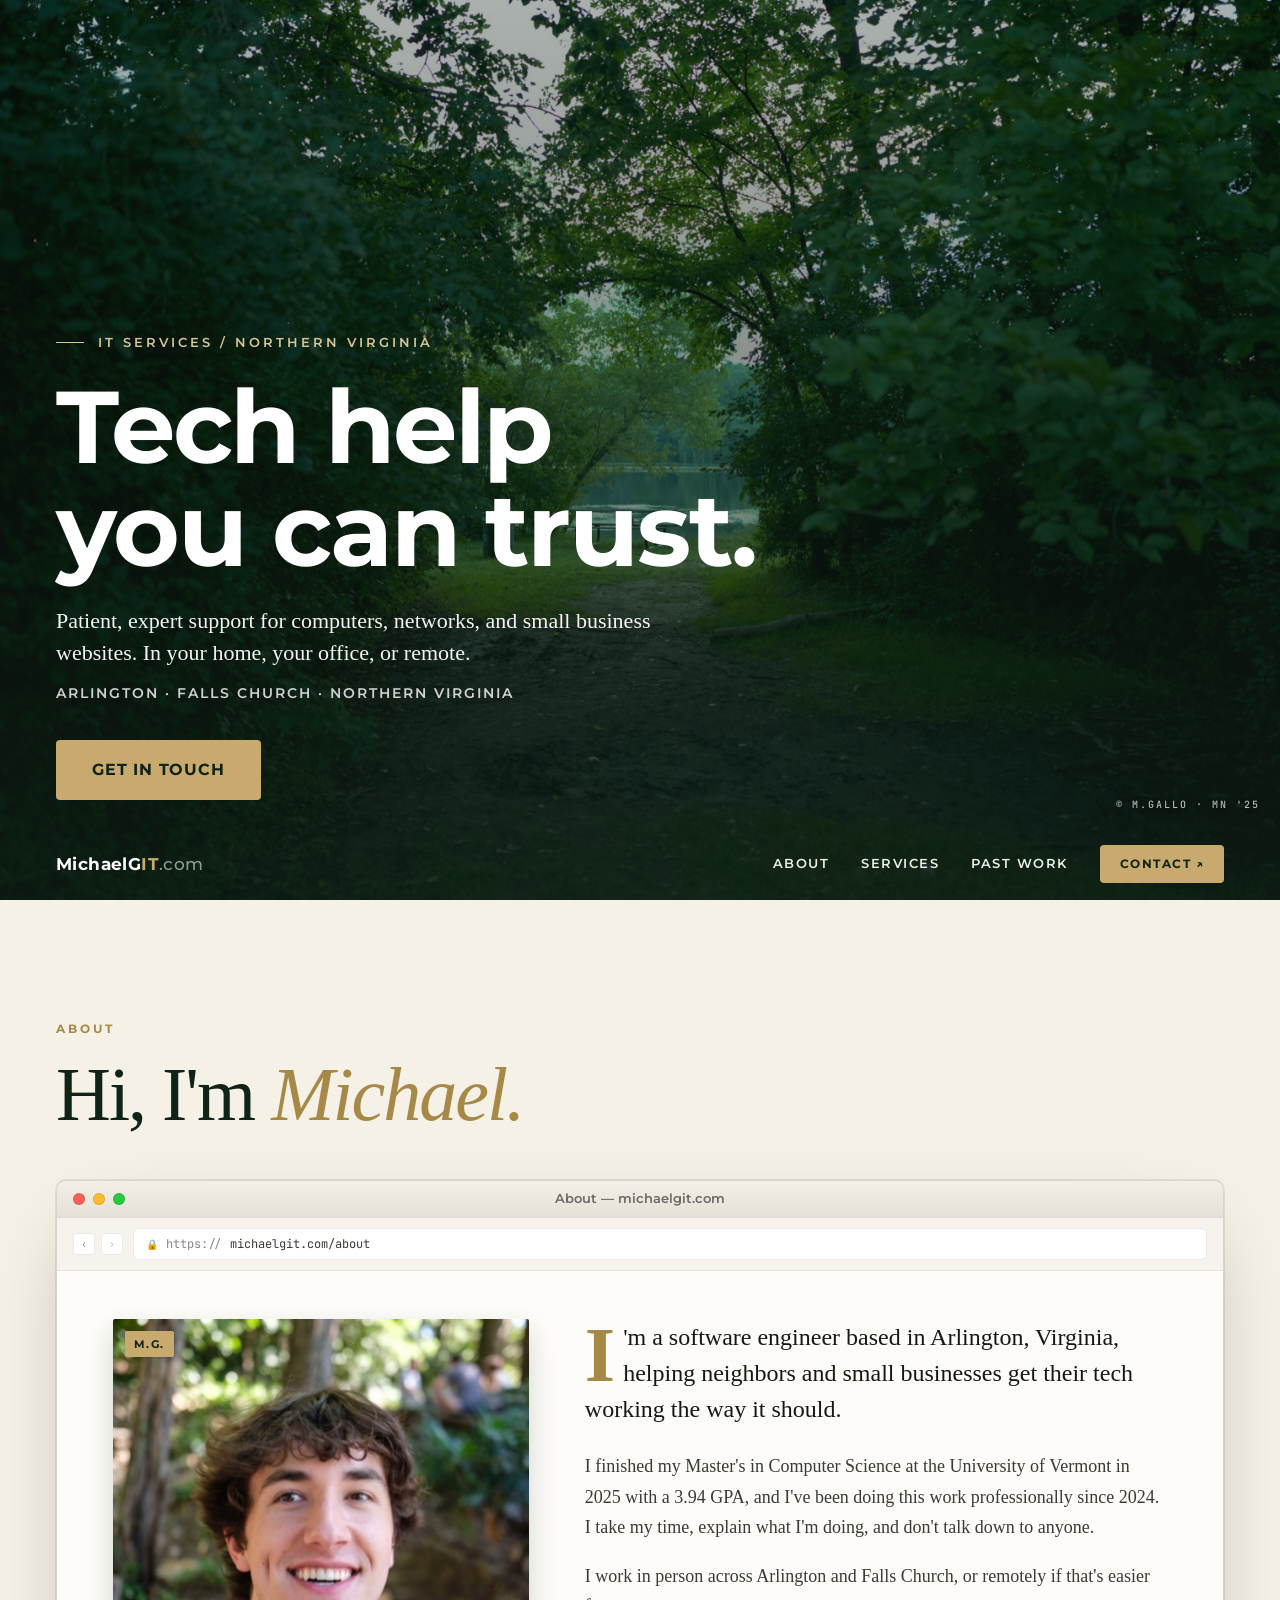
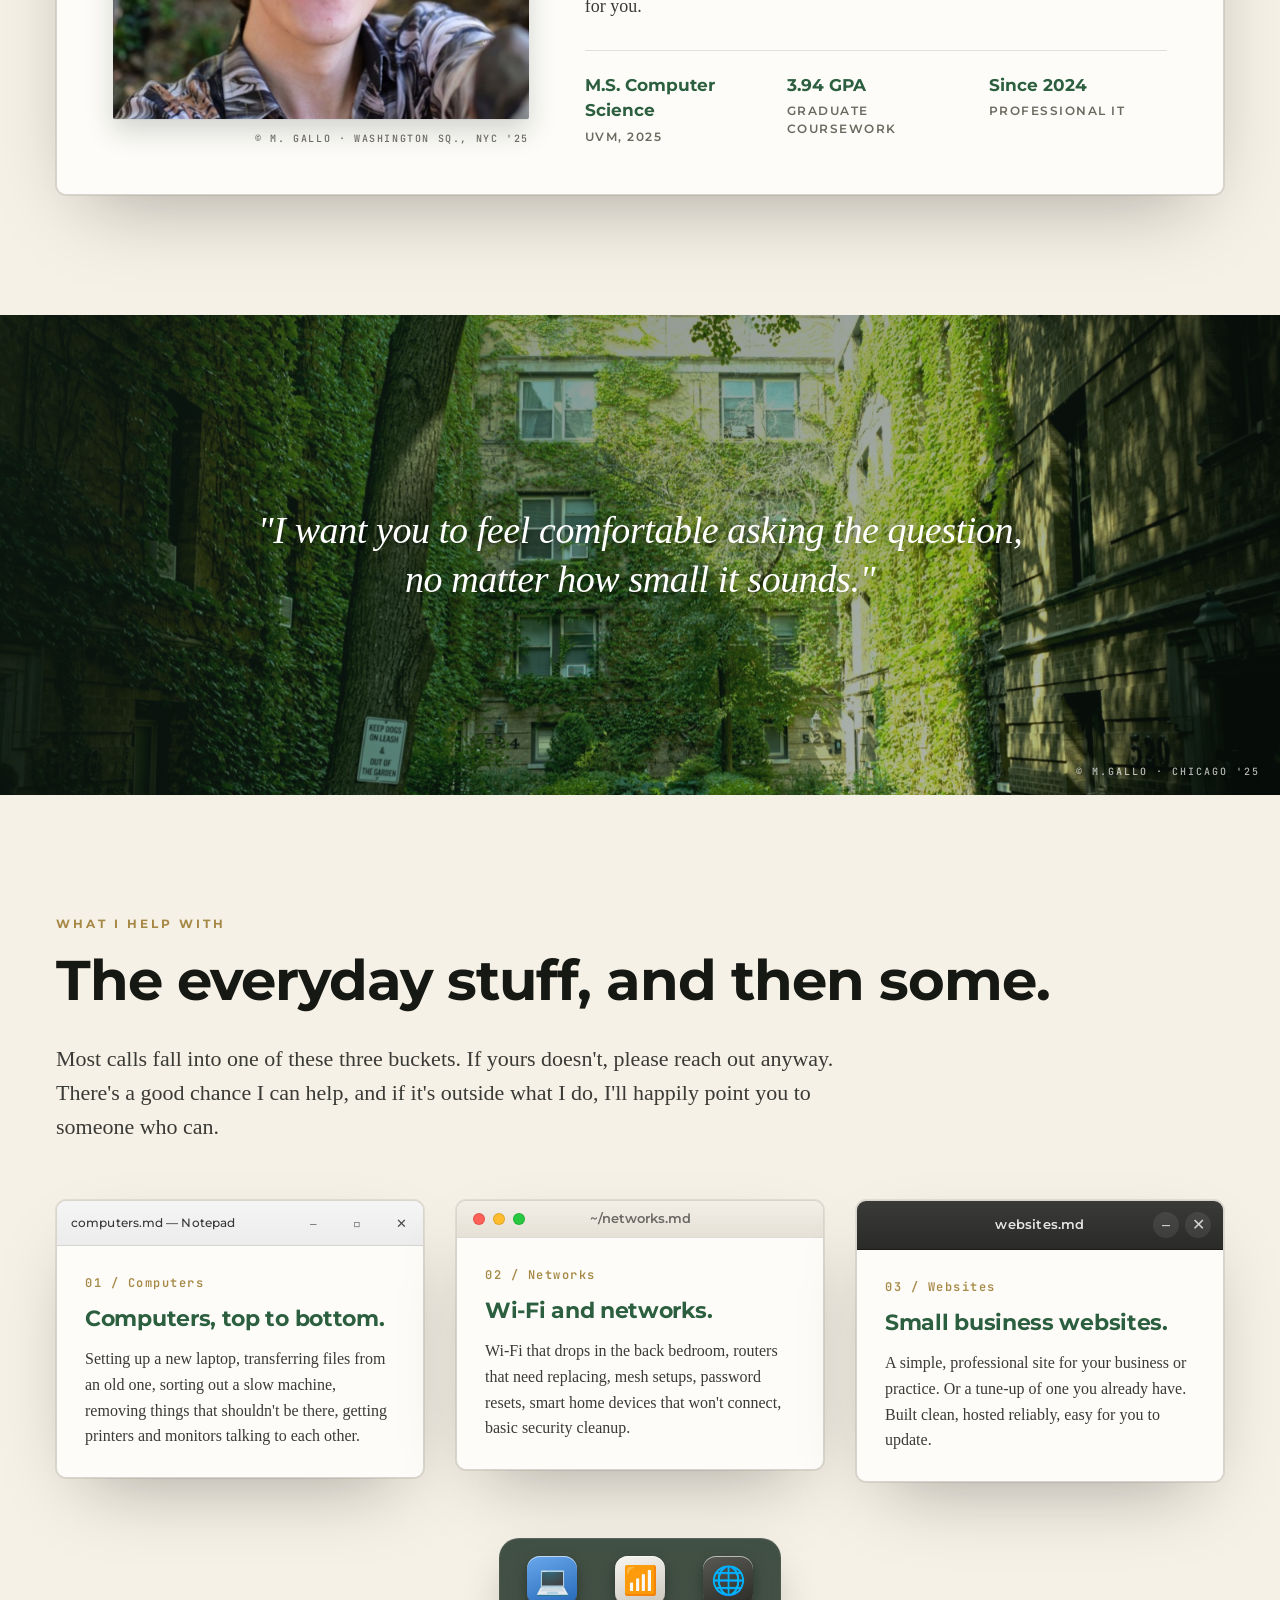
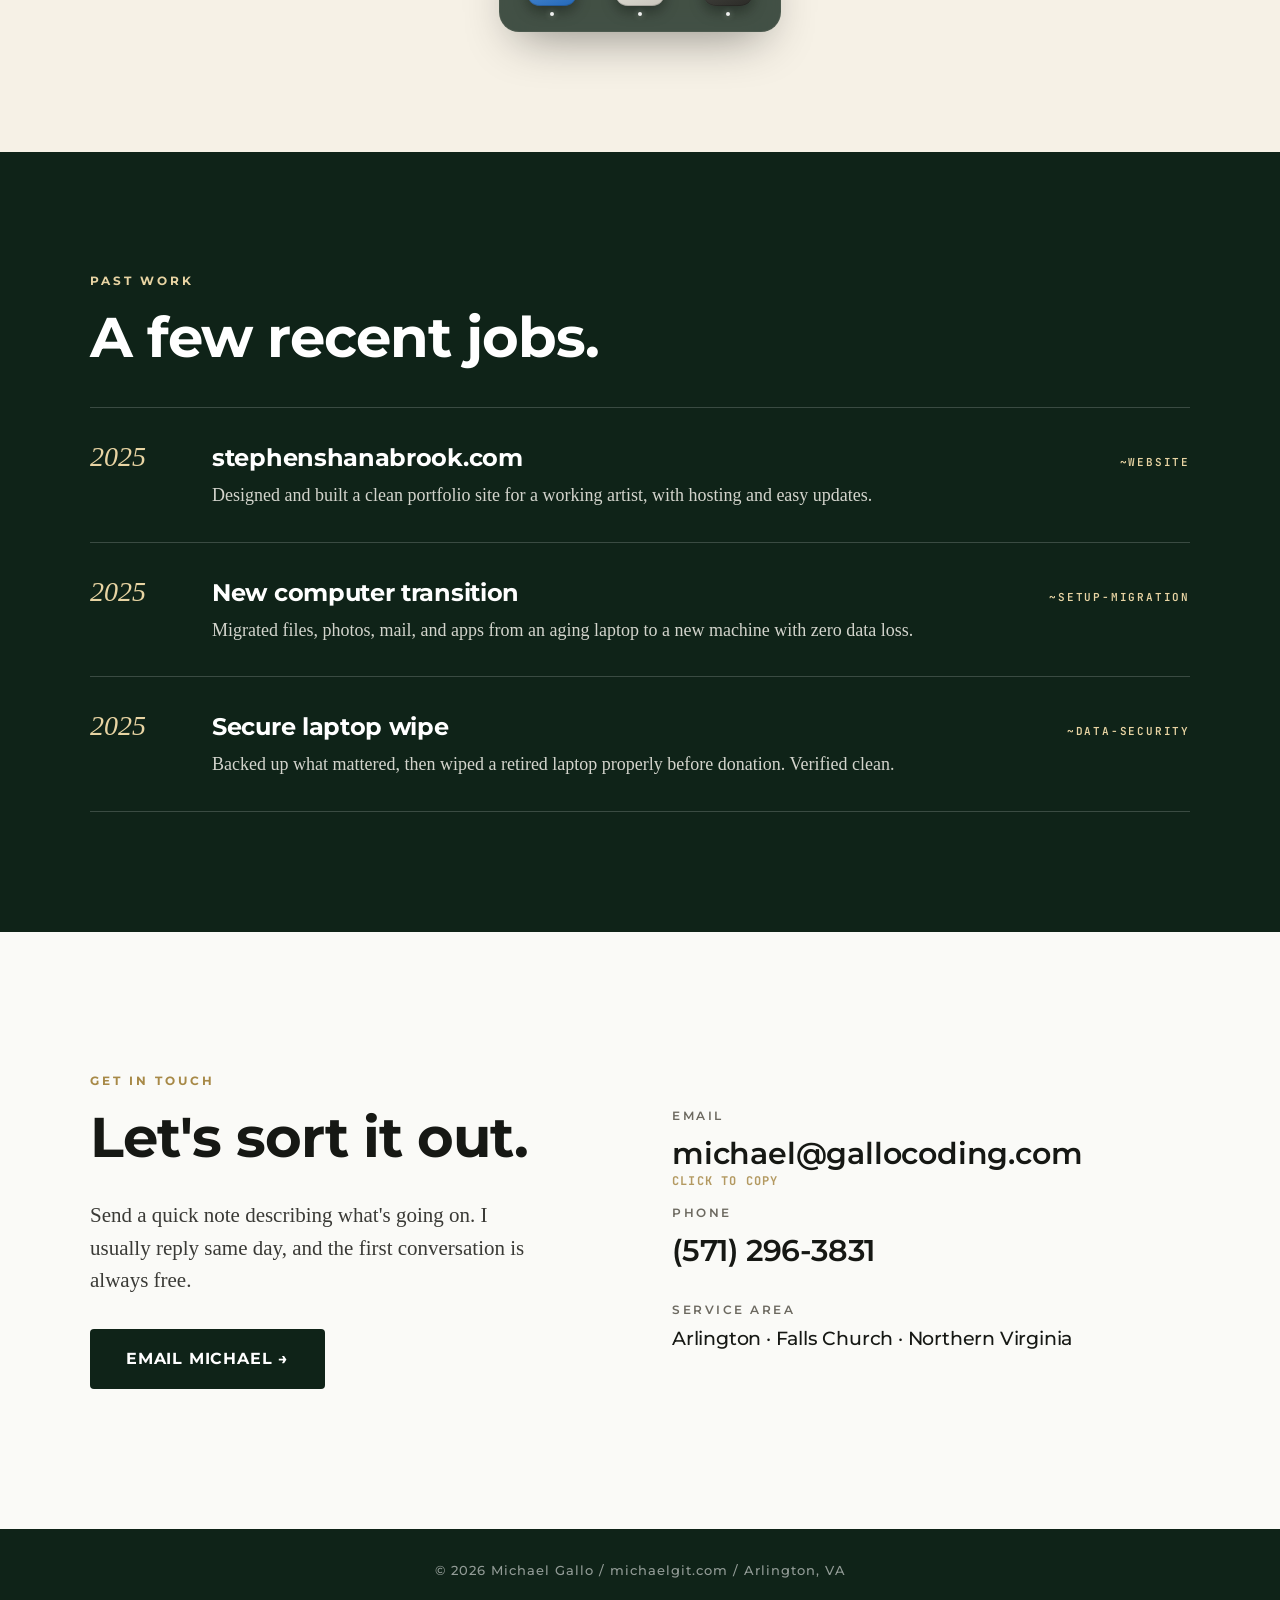
==== index.html @ eb854d28 "Accessibility (skip link, landmarks, reduced motion), email copy button, cursor cross-browser fix" ====
<!DOCTYPE html>
<html lang="en">
<head>
    <meta charset="UTF-8">
    <meta name="viewport" content="width=device-width, initial-scale=1.0">
    <meta name="description" content="Michael Gallo — IT and tech help in Arlington and Falls Church, VA. Computer setup, repair, networks, and small business websites.">
    <title>MichaelGIT.com — Tech Help You Can Trust</title>
    <link rel="preconnect" href="https://fonts.googleapis.com">
    <link rel="preconnect" href="https://fonts.gstatic.com" crossorigin>
    <link href="https://fonts.googleapis.com/css2?family=Montserrat:wght@500;600;700&family=JetBrains+Mono:wght@500;600&display=swap" rel="stylesheet">
    <link rel="stylesheet" href="styles.css">
</head>
<body>

<a class="skip-link" href="#about">Skip to content</a>

<main id="main">

<!-- HERO -->
<section class="hero" aria-label="Tech help you can trust">
    <img class="hero-img" src="pink-lake.jpg" alt="">
    <div class="hero-overlay"></div>

    <div class="hero-content">
        <div class="hero-eyebrow"><span class="eyebrow-rule" aria-hidden="true"></span>IT Services / Northern Virginia</div>
        <h1 class="hero-title">Tech help<br>you can trust.</h1>
        <p class="hero-tag">Patient, expert support for computers, networks, and small business websites. In your home, your office, or remote.</p>
        <div class="hero-loc">Arlington · Falls Church · Northern Virginia</div>
        <a href="#contact" class="btn-gold">Get In Touch</a>
    </div>

    <div class="credit credit-hero" aria-hidden="true">© M.GALLO · MN '25</div>

    <!-- StickyNav: lives at the bottom of the hero by default, pins to top when scrolled past -->
    <nav class="nav" id="navBar" data-pinned="false" aria-label="Primary">
        <a href="/" class="wordmark" aria-label="MichaelGIT.com home">MichaelG<span class="wm-it">IT</span><span class="wm-com">.com</span></a>
        <div class="nav-right">
            <a href="#about" class="nav-link">About</a>
            <a href="#services" class="nav-link">Services</a>
            <a href="#work" class="nav-link">Past Work</a>
            <a href="#contact" class="nav-cta">Contact <span aria-hidden="true">↗</span></a>
        </div>
    </nav>
</section>

<!-- ABOUT (Mac window wrapping profile + body) -->
<section class="about" id="about" tabindex="-1" aria-label="About Michael">
    <div class="container">
        <div class="eyebrow">About</div>
        <h2 class="about-h">Hi, I'm <em>Michael.</em></h2>

        <div class="mac-window about-window">
            <div class="mw-titlebar">
                <span class="mw-dots"><span class="mw-dot dr"></span><span class="mw-dot dy"></span><span class="mw-dot dg"></span></span>
                <span class="mw-title">About — michaelgit.com</span>
            </div>
            <div class="mw-addr">
                <span class="mw-arrows">
                    <span class="mw-arrow">‹</span>
                    <span class="mw-arrow disabled">›</span>
                </span>
                <span class="mw-url">
                    <span class="mw-lock">🔒</span>
                    <span class="mw-proto">https://</span>michaelgit.com/about
                </span>
            </div>
            <div class="mw-body">
                <div class="about-grid">
                    <div class="about-photo-wrap">
                        <img class="about-photo" src="profile.jpg" alt="Michael Gallo portrait">
                        <span class="about-photo-tag">M.G.</span>
                        <div class="about-photo-credit">© M. GALLO · WASHINGTON SQ., NYC '25</div>
                    </div>
                    <div class="about-body">
                        <p class="about-lede"><span class="dropcap">I</span>'m a software engineer based in Arlington, Virginia, helping neighbors and small businesses get their tech working the way it should.</p>
                        <p class="about-p">I finished my Master's in Computer Science at the University of Vermont in 2025 with a 3.94 GPA, and I've been doing this work professionally since 2024. I take my time, explain what I'm doing, and don't talk down to anyone.</p>
                        <p class="about-p">I work in person across Arlington and Falls Church, or remotely if that's easier for you.</p>

                        <div class="about-stats">
                            <div class="stat">
                                <div class="stat-v">M.S. Computer Science</div>
                                <div class="stat-l">UVM, 2025</div>
                            </div>
                            <div class="stat">
                                <div class="stat-v">3.94 GPA</div>
                                <div class="stat-l">Graduate Coursework</div>
                            </div>
                            <div class="stat">
                                <div class="stat-v">Since 2024</div>
                                <div class="stat-l">Professional IT</div>
                            </div>
                        </div>
                    </div>
                </div>
            </div>
        </div>
    </div>
</section>

<!-- DIVIDER -->
<section class="divider" aria-hidden="true">
    <img src="ivy-courtyard.jpg" alt="">
    <div class="divider-overlay"></div>
    <p class="divider-quote">"I want you to feel comfortable asking the question, no matter how small it sounds."</p>
    <div class="credit credit-light">© M.GALLO · CHICAGO '25</div>
</section>

<!-- SERVICES (3 Mac-window cards) -->
<section class="services" id="services" aria-label="What I help with">
    <div class="container">
        <div class="eyebrow">What I Help With</div>
        <h2 class="section-h">The everyday stuff, and then some.</h2>
        <p class="section-lead">Most calls fall into one of these three buckets. If yours doesn't, please reach out anyway. There's a good chance I can help, and if it's outside what I do, I'll happily point you to someone who can.</p>

        <div class="services-grid">
            <!-- Windows -->
            <div class="mac-window win-window">
                <div class="mw-titlebar">
                    <span class="mw-title">computers.md — Notepad</span>
                    <span class="mw-controls">
                        <span class="ctrl minimize" aria-label="Minimize">&#x2013;</span>
                        <span class="ctrl maximize" aria-label="Maximize">&#x25A1;</span>
                        <span class="ctrl close" aria-label="Close">&#x2715;</span>
                    </span>
                </div>
                <div class="mw-body service-body">
                    <div class="svc-num">01 / Computers</div>
                    <h3 class="svc-h">Computers, top to bottom.</h3>
                    <p class="svc-p">Setting up a new laptop, transferring files from an old one, sorting out a slow machine, removing things that shouldn't be there, getting printers and monitors talking to each other.</p>
                </div>
            </div>
            <!-- macOS -->
            <div class="mac-window">
                <div class="mw-titlebar">
                    <span class="mw-dots"><span class="mw-dot dr"></span><span class="mw-dot dy"></span><span class="mw-dot dg"></span></span>
                    <span class="mw-title">~/networks.md</span>
                </div>
                <div class="mw-body service-body">
                    <div class="svc-num">02 / Networks</div>
                    <h3 class="svc-h">Wi-Fi and networks.</h3>
                    <p class="svc-p">Wi-Fi that drops in the back bedroom, routers that need replacing, mesh setups, password resets, smart home devices that won't connect, basic security cleanup.</p>
                </div>
            </div>
            <!-- Linux / GNOME -->
            <div class="mac-window nix-window">
                <div class="mw-titlebar">
                    <span class="mw-title">websites.md</span>
                    <span class="mw-controls-nix">
                        <span class="mw-min" aria-label="Minimize">&#x2013;</span>
                        <span class="mw-x" aria-label="Close">&#x2715;</span>
                    </span>
                </div>
                <div class="mw-body service-body">
                    <div class="svc-num">03 / Websites</div>
                    <h3 class="svc-h">Small business websites.</h3>
                    <p class="svc-p">A simple, professional site for your business or practice. Or a tune-up of one you already have. Built clean, hosted reliably, easy for you to update.</p>
                </div>
            </div>
        </div>

        <div class="dock" role="toolbar" aria-label="Reopen a closed window">
            <button class="dock-app dock-win" type="button" aria-label="Reopen Computers">
                <span class="dock-icon" aria-hidden="true">💻</span>
                <span class="dock-tip">computers.md</span>
            </button>
            <button class="dock-app dock-mac" type="button" aria-label="Reopen Networks">
                <span class="dock-icon" aria-hidden="true">📶</span>
                <span class="dock-tip">networks.md</span>
            </button>
            <button class="dock-app dock-nix" type="button" aria-label="Reopen Websites">
                <span class="dock-icon" aria-hidden="true">🌐</span>
                <span class="dock-tip">websites.md</span>
            </button>
        </div>
    </div>
</section>

<!-- PAST WORK -->
<section class="past-work" id="work" aria-label="Past work">
    <div class="container">
        <div class="eyebrow eyebrow-light">Past Work</div>
        <h2 class="section-h light">A few recent jobs.</h2>
        <ul class="work-list">
            <li class="work-item">
                <span class="work-yr">2025</span>
                <span class="work-desc">
                    <strong>stephenshanabrook.com</strong>
                    <span>Designed and built a clean portfolio site for a working artist, with hosting and easy updates.</span>
                </span>
                <span class="work-tag">~website</span>
            </li>
            <li class="work-item">
                <span class="work-yr">2025</span>
                <span class="work-desc">
                    <strong>New computer transition</strong>
                    <span>Migrated files, photos, mail, and apps from an aging laptop to a new machine with zero data loss.</span>
                </span>
                <span class="work-tag">~setup-migration</span>
            </li>
            <li class="work-item last">
                <span class="work-yr">2025</span>
                <span class="work-desc">
                    <strong>Secure laptop wipe</strong>
                    <span>Backed up what mattered, then wiped a retired laptop properly before donation. Verified clean.</span>
                </span>
                <span class="work-tag">~data-security</span>
            </li>
        </ul>
    </div>
</section>

<!-- CONTACT -->
<section class="contact" id="contact" aria-label="Contact">
    <div class="container">
        <div class="contact-grid">
            <div>
                <div class="eyebrow">Get In Touch</div>
                <h2 class="section-h">Let's sort it out.</h2>
                <p class="contact-lead">Send a quick note describing what's going on. I usually reply same day, and the first conversation is always free.</p>
                <a href="mailto:michael@gallocoding.com" class="btn-dark email-link">Email Michael <span aria-hidden="true">→</span></a>
            </div>
            <div class="contact-block">
                <div class="contact-item">
                    <div class="ci-label">Email</div>
                    <div class="ci-val ci-big">
                        <button type="button" class="copy-email" data-email="michael@gallocoding.com" aria-label="Copy email address to clipboard">
                            michael@gallocoding.com
                            <span class="copy-hint" aria-hidden="true">Click to copy</span>
                        </button>
                    </div>
                </div>
                <div class="contact-item">
                    <div class="ci-label">Phone</div>
                    <div class="ci-val ci-big"><a href="tel:+15712963831">(571) 296-3831</a></div>
                </div>
                <div class="contact-item">
                    <div class="ci-label">Service Area</div>
                    <div class="ci-val ci-area">Arlington · Falls Church · Northern Virginia</div>
                </div>
            </div>
        </div>
    </div>
</section>

</main>

<footer>
    © 2026 Michael Gallo / michaelgit.com / Arlington, VA
</footer>

<script>
(function() {
    var nav = document.getElementById('navBar');
    var hero = document.querySelector('.hero');
    if (!nav || !hero) return;
    var lastPinned = false;
    var raf = 0;
    function update() {
        var heroBottom = hero.getBoundingClientRect().bottom;
        var navH = nav.offsetHeight || 72;
        var pinned = heroBottom <= navH;
        if (pinned !== lastPinned) {
            nav.setAttribute('data-pinned', pinned ? 'true' : 'false');
            lastPinned = pinned;
        }
    }
    function onScroll() {
        cancelAnimationFrame(raf);
        raf = requestAnimationFrame(update);
    }
    window.addEventListener('scroll', onScroll, { passive: true });
    window.addEventListener('resize', onScroll, { passive: true });
    update();
})();

// Click-to-copy email button (the long display version in the contact items).
// The dark "Email Michael →" CTA on the left still opens the mail client.
(function() {
    var btn = document.querySelector('.copy-email');
    if (!btn) return;
    var hint = btn.querySelector('.copy-hint');
    var defaultText = hint ? hint.textContent : 'Click to copy';
    btn.addEventListener('click', function() {
        var email = btn.dataset.email || btn.textContent.trim();
        var done = function() {
            if (hint) hint.textContent = 'Copied!';
            btn.classList.add('is-copied');
            setTimeout(function() {
                btn.classList.remove('is-copied');
                if (hint) hint.textContent = defaultText;
            }, 1800);
        };
        if (navigator.clipboard && navigator.clipboard.writeText) {
            navigator.clipboard.writeText(email).then(done).catch(function() {
                // Fallback: select the text so the user can Cmd+C
                var range = document.createRange();
                range.selectNodeContents(btn);
                var sel = window.getSelection();
                sel.removeAllRanges();
                sel.addRange(range);
            });
        } else {
            // Old-school fallback: select text
            var range = document.createRange();
            range.selectNodeContents(btn);
            var sel = window.getSelection();
            sel.removeAllRanges();
            sel.addRange(range);
        }
    });
})();

// Lock the services grid height once the page has laid out, so the dock
// below it doesn't jump when windows are minimized/closed/restored.
// Recalculated on resize.
(function() {
    var grid = document.querySelector('.services-grid');
    if (!grid) return;
    function lock() {
        // Strip any previously-locked height before measuring
        grid.style.minHeight = '';
        // requestAnimationFrame so the browser uses the unlocked height
        requestAnimationFrame(function() {
            grid.style.minHeight = grid.getBoundingClientRect().height + 'px';
        });
    }
    if (document.readyState === 'complete') lock();
    else window.addEventListener('load', lock);
    var raf = 0;
    window.addEventListener('resize', function() {
        cancelAnimationFrame(raf);
        raf = requestAnimationFrame(lock);
    }, { passive: true });
})();

// Functioning dock for the three service windows.
//   Close (red dot / Windows ✕ / Linux ✕): instant fade out
//   Minimize (yellow dot / Windows – / Linux –): genie warp into the dock
//   Click a dock app: genie warp back from the dock
// In all three cases, the remaining windows slide smoothly to their new
// grid positions via a FLIP animation (record positions, snap to old via
// transform, transition back to identity).
(function() {
    var windows = Array.prototype.slice.call(document.querySelectorAll('.services .mac-window'));
    var apps = Array.prototype.slice.call(document.querySelectorAll('.dock-app'));
    if (!windows.length || windows.length !== apps.length) return;

    var REDUCED_MOTION = window.matchMedia &&
        window.matchMedia('(prefers-reduced-motion: reduce)').matches;
    var MIN_MS = REDUCED_MOTION ? 1 : 500;
    var CLOSE_MS = REDUCED_MOTION ? 1 : 180;
    var OPEN_MS = REDUCED_MOTION ? 1 : 420;
    var FLIP_MS = REDUCED_MOTION ? 0 : 420;
    var FLIP_EASE = 'cubic-bezier(0.2, 0.85, 0.35, 1)';

    function setMinimizeTarget(win, app) {
        var wr = win.getBoundingClientRect();
        var ar = app.getBoundingClientRect();
        var winCx = wr.left + wr.width / 2;
        var winCy = wr.top + wr.height / 2;
        var appCx = ar.left + ar.width / 2;
        var appCy = ar.top + ar.height / 2;
        win.style.setProperty('--mdx', (appCx - winCx) + 'px');
        win.style.setProperty('--mdy', (appCy - winCy) + 'px');
        var moxPct = ((appCx - wr.left) / wr.width) * 100;
        moxPct = Math.max(0, Math.min(100, moxPct));
        win.style.setProperty('--mox', moxPct + '%');
    }

    // FLIP: capture positions of `siblings` before a layout change, then
    // call `mutate()`, then animate each sibling from its old → new position.
    function flipSiblings(siblings, mutate) {
        var firsts = siblings.map(function(s) {
            return s.getBoundingClientRect();
        });
        mutate();
        siblings.forEach(function(s, i) {
            var last = s.getBoundingClientRect();
            var dx = firsts[i].left - last.left;
            var dy = firsts[i].top - last.top;
            if (Math.abs(dx) < 0.5 && Math.abs(dy) < 0.5) return;
            // Invert + play
            s.style.transition = 'none';
            s.style.transform = 'translate(' + dx + 'px, ' + dy + 'px)';
            // Two RAFs to ensure the browser paints the inverted state first
            requestAnimationFrame(function() {
                requestAnimationFrame(function() {
                    s.style.transition = 'transform ' + FLIP_MS + 'ms ' + FLIP_EASE;
                    s.style.transform = '';
                });
            });
            setTimeout(function() {
                s.style.transition = '';
                s.style.transform = '';
            }, FLIP_MS + 50);
        });
    }

    function visibleSiblings(except) {
        return windows.filter(function(w) {
            return w !== except && !w.classList.contains('is-hidden');
        });
    }

    function close(win, app) {
        if (app.classList.contains('is-open') === false) return;
        win.classList.add('is-closing-fast');
        app.classList.remove('is-open');
        setTimeout(function() {
            flipSiblings(visibleSiblings(win), function() {
                win.classList.add('is-hidden');
                win.classList.remove('is-closing-fast');
            });
        }, CLOSE_MS);
    }

    function minimize(win, app) {
        if (app.classList.contains('is-open') === false) return;
        setMinimizeTarget(win, app);
        win.classList.add('is-minimizing');
        app.classList.remove('is-open');
        setTimeout(function() {
            flipSiblings(visibleSiblings(win), function() {
                win.classList.add('is-hidden');
                win.classList.remove('is-minimizing');
            });
        }, MIN_MS);
    }

    function restore(win, app) {
        if (app.classList.contains('is-open')) {
            win.scrollIntoView({ behavior: 'smooth', block: 'center' });
            return;
        }
        // Sibling positions before window re-enters layout
        flipSiblings(visibleSiblings(win), function() {
            win.classList.remove('is-hidden');
        });
        // Wait one frame so layout is settled, then measure + run genie open
        requestAnimationFrame(function() {
            setMinimizeTarget(win, app);
            win.classList.add('is-opening');
            app.classList.add('is-open');
            setTimeout(function() { win.classList.remove('is-opening'); }, OPEN_MS);
        });
    }

    windows.forEach(function(win, i) {
        var app = apps[i];
        app.classList.add('is-open');

        var closeBtn, minBtn;
        if (win.classList.contains('win-window')) {
            closeBtn = win.querySelector('.ctrl.close');
            minBtn = win.querySelector('.ctrl.minimize');
        } else if (win.classList.contains('nix-window')) {
            closeBtn = win.querySelector('.mw-x');
            minBtn = win.querySelector('.mw-min');
        } else {
            closeBtn = win.querySelector('.mw-dot.dr');
            minBtn = win.querySelector('.mw-dot.dy');
        }

        if (closeBtn) {
            closeBtn.addEventListener('click', function(e) {
                e.preventDefault();
                close(win, app);
            });
        }
        if (minBtn) {
            minBtn.addEventListener('click', function(e) {
                e.preventDefault();
                minimize(win, app);
            });
        }
        app.addEventListener('click', function() {
            restore(win, app);
        });
    });
})();

// Email-arrow custom cursor — follows the mouse inside #contact, rotates to
// point at the primary email button. Skipped on touch devices.
(function() {
    if (window.matchMedia('(hover: none)').matches) return;
    var contact = document.getElementById('contact');
    if (!contact) return;
    var emailBtn = contact.querySelector('.email-link');
    if (!emailBtn) return;

    var cursor = document.createElement('div');
    cursor.className = 'custom-cursor';
    // U+FE0E (Variation Selector-15) tells the browser to render the glyph as
    // text, not as an emoji. Without it, Safari sometimes upgrades ➜ to a
    // chunky color-emoji version.
    cursor.textContent = '➜︎';
    document.body.appendChild(cursor);

    var inContact = false, overBtn = false;

    contact.addEventListener('mouseenter', function() { inContact = true; });
    contact.addEventListener('mouseleave', function() {
        inContact = false;
        cursor.style.opacity = '0';
    });

    contact.addEventListener('mousemove', function(e) {
        if (!inContact) return;
        cursor.style.left = e.clientX + 'px';
        cursor.style.top = e.clientY + 'px';
        cursor.style.opacity = overBtn ? '0' : '1';
        if (!overBtn) {
            var r = emailBtn.getBoundingClientRect();
            var bx = r.left + r.width / 2;
            var by = r.top + r.height / 2;
            var angle = Math.atan2(by - e.clientY, bx - e.clientX) * (180 / Math.PI);
            // scaleX after rotate stretches along the arrow's pointing axis.
            cursor.style.transform = 'translate(-50%, -50%) rotate(' + angle + 'deg) scaleX(1.15)';
        }
    });

    // Hide the gold pointer arrow whenever the mouse is over ANY interactive
    // thing in the contact section (Email Michael CTA, click-to-copy email,
    // phone link, etc.) so it doesn't compete with the system pointer there.
    var interactives = contact.querySelectorAll('a, button');
    interactives.forEach(function(el) {
        el.addEventListener('mouseenter', function() {
            overBtn = true;
            cursor.style.opacity = '0';
        });
        el.addEventListener('mouseleave', function() {
            overBtn = false;
            cursor.style.opacity = '1';
        });
    });
})();
</script>

</body>
</html>
---- styles.css ----
/* ─────────────────────────────────────────────────────────────
   MichaelGIT.com — V5 (Both Mac Windows) implementation
   Palette: green + gold + cream paper. Pink-lake hero, ivy-courtyard divider.
   ───────────────────────────────────────────────────────────── */

:root {
    --bg: #fafaf7;
    --paper: #ffffff;
    --cream: #f6f1e6;
    --ink: #161814;
    --ink-soft: #3a3a36;
    --ink-mute: #6c6960;
    --green: #2c5f3f;
    --green-dk: #1e4530;
    --green-deepest: #0f2318;
    --gold: #c8a96e;
    --gold-dk: #a78947;
    --gold-lt: #e8d4a3;
    --rule: rgba(28, 28, 28, 0.12);

    --sans: Montserrat, -apple-system, BlinkMacSystemFont, "Helvetica Neue", Arial, sans-serif;
    --serif: Georgia, "Times New Roman", serif;
    --mono: "JetBrains Mono", ui-monospace, Menlo, monospace;
}

*, *::before, *::after { box-sizing: border-box; }
html, body { margin: 0; padding: 0; }
body {
    font-family: var(--sans);
    color: var(--ink);
    background: var(--bg);
    -webkit-font-smoothing: antialiased;
    line-height: 1.5;
}
img { display: block; max-width: 100%; height: auto; }
a { color: inherit; text-decoration: none; }

/* Skip link — visually hidden until focused, then drops down with a gold tab */
.skip-link {
    position: absolute;
    top: -56px;
    left: 12px;
    z-index: 250;
    background: var(--gold);
    color: var(--green-deepest);
    font-family: var(--sans);
    font-size: 13px;
    font-weight: 700;
    letter-spacing: 1.4px;
    text-transform: uppercase;
    padding: 11px 18px;
    border-radius: 0 0 4px 4px;
    box-shadow: 0 4px 14px rgba(0, 0, 0, 0.28);
    transition: top 0.18s ease;
}
.skip-link:focus,
.skip-link:focus-visible {
    top: 0;
    outline: 2px solid var(--green-deepest);
    outline-offset: 2px;
}
:focus-visible {
    /* Browser default focus ring is fine, but make it consistent on dark sections */
    outline-color: var(--gold-lt);
    outline-offset: 3px;
}
/* Sections / main get programmatic focus from the skip link — no outline */
main:focus, main:focus-visible,
section:focus, section:focus-visible { outline: none; }

/* ─── HERO ─── */
.hero {
    position: relative;
    height: 100vh;
    height: 100dvh;
    min-height: 640px;
    width: 100%;
    overflow: hidden;
    color: #fff;
}
.hero-img {
    position: absolute; inset: 0;
    width: 100%; height: 100%;
    object-fit: cover;
    object-position: 78% 50%;
    z-index: 0;
}
.hero-overlay {
    position: absolute; inset: 0; z-index: 1;
    background: linear-gradient(180deg,
        rgba(15, 30, 22, 0.35) 0%,
        rgba(15, 30, 22, 0.55) 60%,
        rgba(15, 30, 22, 0.78) 100%);
}
.hero-content {
    position: absolute; z-index: 2;
    left: 0; right: 0; bottom: 100px;
    padding: 0 56px;
    max-width: 1100px;
}
.hero-eyebrow {
    display: flex; align-items: center; gap: 14px;
    font-size: 13px; font-weight: 600;
    letter-spacing: 3px; text-transform: uppercase;
    color: var(--gold-lt);
    opacity: 0.92;
    margin-bottom: 24px;
}
.eyebrow-rule {
    display: inline-block;
    width: 28px; height: 1px;
    background: var(--gold-lt);
}
.hero-title {
    font-family: var(--sans);
    font-size: clamp(56px, 8vw, 104px);
    line-height: 1.0;
    margin: 0;
    font-weight: 700;
    letter-spacing: -2.2px;
}
.hero-tag {
    font-family: var(--serif);
    font-size: clamp(18px, 2vw, 22px);
    max-width: 620px;
    margin: 24px 0 14px;
    opacity: 0.95;
    line-height: 1.45;
}
.hero-loc {
    font-size: 14px; font-weight: 600;
    letter-spacing: 2px; text-transform: uppercase;
    opacity: 0.8; margin-bottom: 36px;
}
.btn-gold {
    display: inline-block;
    background: var(--gold);
    color: var(--green-deepest);
    font-size: 16px; font-weight: 700;
    letter-spacing: 0.8px; text-transform: uppercase;
    padding: 18px 36px;
    border-radius: 4px;
    transition: background 0.15s ease, transform 0.15s ease;
}
.btn-gold:hover { background: var(--gold-lt); transform: translateY(-1px); }

/* photo credits — clear of the nav bar (which sits at hero bottom 0–72) */
.credit {
    position: absolute;
    z-index: 3;
    color: rgba(255, 255, 255, 0.7);
    font-family: var(--mono);
    font-size: 10px;
    letter-spacing: 2px;
    text-transform: uppercase;
    font-weight: 500;
    text-shadow: 0 1px 4px rgba(0, 0, 0, 0.5);
    pointer-events: none;
}
.credit-hero {
    bottom: 88px;
    right: 20px;
}
.credit-light {
    bottom: 16px;
    right: 20px;
}

/* ─── NAV ─── */
.nav {
    position: absolute;
    left: 0; right: 0; bottom: 0;
    height: 72px;
    z-index: 50;
    padding: 0 56px;
    display: flex;
    justify-content: space-between;
    align-items: center;
    color: #fff;
    background: transparent;
    transition: background 0.25s ease, box-shadow 0.25s ease, color 0.25s ease;
}
.nav[data-pinned="true"] {
    position: fixed;
    top: 0; bottom: auto;
    background: rgba(250, 250, 247, 0.96);
    backdrop-filter: saturate(150%) blur(10px);
    -webkit-backdrop-filter: saturate(150%) blur(10px);
    box-shadow: 0 1px 0 rgba(0, 0, 0, 0.06), 0 8px 30px -12px rgba(0, 0, 0, 0.12);
    color: var(--green-deepest);
}

.wordmark {
    font-family: var(--sans);
    font-weight: 700; font-size: 17px;
    letter-spacing: 0.4px; line-height: 1;
    color: #fff;
    display: inline-flex; align-items: baseline;
}
.nav[data-pinned="true"] .wordmark { color: var(--green-deepest); }
.wm-it { color: var(--gold); }
.wm-com {
    opacity: 0.55;
    font-weight: 500;
}
.nav[data-pinned="true"] .wm-com { opacity: 0.45; }

.nav-right {
    display: flex; align-items: center; gap: 32px;
    font-size: 13px; font-weight: 600;
    letter-spacing: 1.5px; text-transform: uppercase;
}
.nav-link {
    opacity: 0.92;
    transition: opacity 0.15s ease;
}
.nav-link:hover { opacity: 1; }
.nav[data-pinned="true"] .nav-link { opacity: 0.85; }
.nav[data-pinned="true"] .nav-link:hover { opacity: 1; }

.nav-cta {
    background: var(--gold);
    color: var(--green-deepest);
    padding: 10px 20px;
    border-radius: 4px;
    font-size: 12px; font-weight: 700;
    letter-spacing: 1.5px;
    transition: background 0.15s ease;
}
.nav-cta:hover { background: var(--gold-lt); }

/* ─── SHARED LAYOUT ─── */
.container {
    max-width: 1180px;
    margin: 0 auto;
}
.eyebrow {
    font-family: var(--sans);
    font-size: 12px; font-weight: 700;
    letter-spacing: 3px; text-transform: uppercase;
    color: var(--gold-dk);
    margin-bottom: 18px;
}
.eyebrow-light { color: var(--gold-lt); }

.section-h {
    font-family: var(--sans);
    font-size: clamp(40px, 5vw, 56px);
    line-height: 1.05;
    margin: 0 0 32px;
    font-weight: 700;
    letter-spacing: -1px;
    color: var(--ink);
}
.section-h.light { color: #fff; }
.section-lead {
    font-family: var(--serif);
    font-size: clamp(18px, 2vw, 22px);
    line-height: 1.55;
    max-width: 780px;
    margin: 0 0 56px;
    color: var(--ink-soft);
}

/* ─── ABOUT ─── */
.about {
    background: var(--cream);
    padding: 120px 56px;
}
.about-h {
    font-family: var(--serif);
    font-size: clamp(48px, 7vw, 76px);
    line-height: 1;
    margin: 0;
    font-weight: 400;
    letter-spacing: -2px;
    color: var(--green-deepest);
}
.about-h em {
    font-style: italic;
    color: var(--gold-dk);
}
.about-window {
    margin-top: 48px;
}

/* ─── MAC WINDOW CHROME ─── */
.mac-window {
    background: #ebe7df;
    border-radius: 10px;
    overflow: hidden;
    box-shadow: 0 30px 80px -30px rgba(0, 0, 0, 0.35), 0 0 0 1px rgba(0, 0, 0, 0.08);
    border: 1px solid rgba(0, 0, 0, 0.08);
}

/* Windows-style pointer over the Windows-themed service window only.
   Mac and Linux windows keep the system default cursor. */
.win-window {
    cursor: url("data:image/svg+xml;utf8,<svg xmlns='http://www.w3.org/2000/svg' width='20' height='26' viewBox='0 0 20 26'><path d='M3 2 L3 20 L7.4 16.4 L10 22.5 L12.5 21.4 L9.8 15.5 L15 15 Z' fill='white' stroke='%23222' stroke-width='0.9' stroke-linejoin='miter'/></svg>") 3 2, auto;
}
.mw-titlebar {
    display: flex; align-items: center; gap: 12px;
    padding: 12px 16px;
    background: linear-gradient(180deg, #f3efe7, #e6e1d6);
    border-bottom: 1px solid rgba(0, 0, 0, 0.08);
    position: relative;
}
.mw-dots { display: flex; gap: 8px; }
.mw-dot {
    width: 12px; height: 12px;
    border-radius: 50%;
    border: 0.5px solid rgba(0, 0, 0, 0.12);
    display: inline-flex;
    align-items: center;
    justify-content: center;
    font-family: -apple-system, "SF Pro Text", "Helvetica Neue", sans-serif;
    font-size: 10px;
    font-weight: 700;
    line-height: 1;
    color: rgba(0, 0, 0, 0.55);
    cursor: default;
    transition: filter 0.15s ease;
}
.mw-dot::before {
    opacity: 0;
    transition: opacity 0.15s ease;
}
.mw-dots:hover .mw-dot::before,
.mw-dot:hover::before { opacity: 1; }

.mw-dot.dr { background: #ff6058; }
.mw-dot.dr::before { content: '\2715'; /* ✕ */ }
.mw-dot.dy { background: #ffbd2e; }
.mw-dot.dy::before { content: '\2212'; /* − */ }
.mw-dot.dg { background: #28c940; }
.mw-dot.dg::before { content: '\002B'; /* + */ }

/* Mac service window: red = close, yellow = minimize, green decorative */
.services .mw-dot.dr,
.services .mw-dot.dy { cursor: pointer; }
.services .mw-dot.dr:hover,
.services .mw-dot.dy:hover { filter: brightness(1.06); }
.mw-title {
    position: absolute; left: 50%;
    transform: translateX(-50%);
    font-size: 13px; font-weight: 600;
    color: rgba(0, 0, 0, 0.55);
}

/* ─── Windows-style window chrome ─── */
.win-window .mw-titlebar {
    background: linear-gradient(180deg, #f5f5f5, #ececec);
    border-bottom-color: #d4d4d4;
    padding: 8px 0 8px 14px;
    justify-content: space-between;
    gap: 0;
}
.win-window .mw-titlebar .mw-dots { display: none; }
.win-window .mw-title {
    position: static;
    transform: none;
    font-family: var(--sans);
    font-size: 12px;
    font-weight: 500;
    color: rgba(0, 0, 0, 0.78);
    letter-spacing: 0.1px;
}
.win-window .mw-controls {
    display: inline-flex;
    margin-left: auto;
}
.win-window .ctrl {
    width: 44px;
    height: 28px;
    display: inline-flex;
    align-items: center;
    justify-content: center;
    color: rgba(0, 0, 0, 0.7);
    font-family: var(--sans);
    font-size: 13px;
    font-weight: 400;
    line-height: 1;
    cursor: pointer;
    transition: background 0.15s ease, color 0.15s ease;
}
.win-window .ctrl:hover { background: rgba(0, 0, 0, 0.06); }
.win-window .ctrl.close:hover { background: #e81123; color: #fff; }

/* ─── Linux/GNOME-style window chrome ─── */
.nix-window .mw-titlebar {
    background: linear-gradient(180deg, #3a3a38, #2a2a28);
    border-bottom-color: #1d1d1c;
    padding: 11px 12px 11px 18px;
    justify-content: space-between;
}
.nix-window .mw-titlebar .mw-dots { display: none; }
.nix-window .mw-title {
    position: absolute;
    left: 50%;
    transform: translateX(-50%);
    font-family: var(--sans);
    font-size: 13px;
    font-weight: 600;
    color: rgba(255, 255, 255, 0.88);
    letter-spacing: 0.2px;
}
.nix-window .mw-controls-nix {
    margin-left: auto;
    display: inline-flex;
    gap: 6px;
}
.nix-window .mw-x,
.nix-window .mw-min {
    width: 26px;
    height: 26px;
    border-radius: 50%;
    background: rgba(255, 255, 255, 0.08);
    display: inline-flex;
    align-items: center;
    justify-content: center;
    color: rgba(255, 255, 255, 0.78);
    font-size: 16px;
    font-weight: 500;
    line-height: 1;
    cursor: pointer;
    transition: background 0.15s ease;
}
.nix-window .mw-x:hover,
.nix-window .mw-min:hover { background: rgba(255, 255, 255, 0.14); }

.mw-addr {
    padding: 10px 16px;
    background: #f6f3ec;
    border-bottom: 1px solid rgba(0, 0, 0, 0.06);
    display: flex; align-items: center; gap: 10px;
}
.mw-arrows { display: flex; gap: 6px; }
.mw-arrow {
    width: 22px; height: 22px;
    border-radius: 4px;
    background: #fff;
    border: 1px solid rgba(0, 0, 0, 0.08);
    display: inline-flex; align-items: center; justify-content: center;
    font-size: 13px; color: #888;
}
.mw-arrow.disabled { color: #bbb; }
.mw-url {
    flex: 1;
    background: #fff;
    border-radius: 6px;
    border: 1px solid rgba(0, 0, 0, 0.08);
    padding: 6px 12px;
    font-family: var(--mono);
    font-size: 12px;
    color: var(--ink-soft);
    display: flex; align-items: center; gap: 8px;
}
.mw-lock { color: var(--green); font-size: 10px; }
.mw-proto { opacity: 0.6; }

.mw-body {
    background: #fdfcf8;
}

/* ─── ABOUT WINDOW INTERIOR ─── */
.about-grid {
    display: grid;
    grid-template-columns: 5fr 7fr;
    gap: 56px;
    align-items: stretch;
    padding: 48px 56px;
}
.about-photo-wrap {
    position: relative;
    transition: transform 0.4s ease;
    display: flex;
    flex-direction: column;
}
.about-photo-wrap:hover { transform: translateY(-2px); }

.about-photo {
    width: 100%;
    height: 100%;
    flex: 1 1 auto;
    min-height: 0;
    object-fit: cover;
    object-position: 41% 20%;
    border-radius: 2px;
    box-shadow:
        0 1px 1px rgba(0, 0, 0, 0.04),
        0 12px 28px rgba(15, 35, 25, 0.18),
        inset 0 0 0 1px rgba(0, 0, 0, 0.06);
    transition: box-shadow 0.4s ease;
}
.about-photo-wrap:hover .about-photo {
    box-shadow:
        0 1px 1px rgba(0, 0, 0, 0.04),
        0 18px 40px rgba(15, 35, 25, 0.24),
        inset 0 0 0 1px rgba(0, 0, 0, 0.06);
}

/* Tiny gold monogram tab in the upper-left corner of the photo */
.about-photo-tag {
    position: absolute;
    top: 12px;
    left: 12px;
    background: var(--gold);
    color: var(--green-deepest);
    font-family: var(--sans);
    font-size: 11px;
    font-weight: 700;
    letter-spacing: 1.4px;
    padding: 5px 9px 4px;
    border-radius: 2px;
    box-shadow: 0 2px 6px rgba(0, 0, 0, 0.18);
    text-transform: uppercase;
}

/* Mono caption underneath the photo, sized to match its width */
.about-photo-credit {
    margin-top: 12px;
    font-family: var(--mono);
    font-size: 10px;
    letter-spacing: 1.6px;
    text-transform: uppercase;
    color: var(--ink-mute);
    text-align: right;
    font-weight: 500;
}
.about-body {
    font-family: var(--serif);
}
.about-lede {
    font-size: 24px;
    line-height: 1.5;
    margin: 0 0 24px;
    color: var(--ink);
}
.dropcap {
    float: left;
    font-size: 78px;
    line-height: 0.78;
    font-weight: 700;
    color: var(--gold-dk);
    margin-right: 8px;
    margin-top: 6px;
    font-family: var(--serif);
}
.about-p {
    font-size: 18px;
    line-height: 1.7;
    margin: 0 0 18px;
    color: var(--ink-soft);
}
.about-p:last-child { margin-bottom: 0; }

.about-stats {
    margin-top: 28px;
    padding-top: 22px;
    margin-bottom: 0;
    border-top: 1px solid var(--rule);
    display: grid;
    grid-template-columns: repeat(3, 1fr);
    gap: 24px;
    font-family: var(--sans);
}
.stat-v {
    font-size: 17px;
    font-weight: 700;
    color: var(--green);
    margin-bottom: 4px;
}
.stat-l {
    font-size: 12px;
    letter-spacing: 1.5px;
    text-transform: uppercase;
    color: var(--ink-mute);
    font-weight: 600;
}

/* ─── DIVIDER ─── */
.divider {
    position: relative;
    height: 480px;
    overflow: hidden;
}
.divider img {
    position: absolute; inset: 0;
    width: 100%; height: 100%;
    object-fit: cover;
}
.divider-overlay {
    position: absolute; inset: 0;
    background: linear-gradient(135deg, rgba(20, 40, 28, 0.55), rgba(20, 40, 28, 0.3));
}
.divider-quote {
    position: absolute; inset: 0;
    display: flex; align-items: center; justify-content: center;
    text-align: center;
    padding: 0 56px;
    font-family: var(--serif);
    font-style: italic;
    color: #fff;
    font-size: clamp(24px, 3.5vw, 38px);
    line-height: 1.3;
    max-width: 880px;
    margin: 0 auto;
    font-weight: 400;
    letter-spacing: -0.4px;
    text-shadow: 0 2px 12px rgba(0, 0, 0, 0.3);
}

/* ─── SERVICES ─── */
.services {
    background: var(--cream);
    padding: 120px 56px;
}
.services-grid {
    display: grid;
    grid-template-columns: repeat(3, 1fr);
    gap: 32px;
    margin-bottom: 56px;
    align-items: start;
}
.service-body {
    padding: 28px 28px 28px;
}
.svc-num {
    font-family: var(--mono);
    font-size: 12px;
    color: var(--gold-dk);
    font-weight: 600;
    letter-spacing: 1.5px;
    margin-bottom: 14px;
}
.svc-h {
    font-family: var(--sans);
    font-size: 22px;
    font-weight: 700;
    margin: 0 0 14px;
    letter-spacing: -0.3px;
    color: var(--green);
    line-height: 1.2;
}
.svc-p {
    font-family: var(--serif);
    font-size: 16px;
    line-height: 1.6;
    color: var(--ink-soft);
    margin: 0;
}

.aside {
    padding: 32px 36px;
    background: rgba(200, 169, 110, 0.18);
    border-left: 4px solid var(--gold);
    font-family: var(--serif);
    font-size: 20px;
    line-height: 1.55;
    color: var(--ink);
    border-radius: 2px;
}
.aside strong {
    color: var(--green-dk);
    font-family: var(--sans);
    font-weight: 700;
}

/* Window minimize/restore — warps toward (and back from) the dock icon */
.mac-window {
    transform-origin: var(--mox, 50%) bottom;
    will-change: transform, opacity, clip-path;
}
.mac-window.is-hidden { display: none; }
.mac-window.is-minimizing {
    animation: minimizeToDock 0.5s cubic-bezier(0.4, 0, 0.7, 1) forwards;
    pointer-events: none;
}
.mac-window.is-opening {
    animation: maximizeFromDock 0.42s cubic-bezier(0.25, 0.6, 0.35, 1) backwards;
}
.mac-window.is-closing-fast {
    animation: closeFast 0.18s ease forwards;
    pointer-events: none;
}
@keyframes closeFast {
    0%   { opacity: 1; transform: scale(1); }
    100% { opacity: 0; transform: scale(0.92); }
}
/* Smooth 2-stop minimize: linearly interpolated transform + a single warp
   waypoint via clip-path so the bottom necks down naturally. */
@keyframes minimizeToDock {
    0% {
        transform: translate(0, 0) scale(1);
        clip-path: polygon(0% 0%, 100% 0%, 100% 100%, 0% 100%);
        opacity: 1;
    }
    100% {
        transform: translate(var(--mdx, 0px), var(--mdy, 0px)) scale(0.04);
        clip-path: polygon(42% 0%, 58% 0%, 54% 100%, 46% 100%);
        opacity: 0;
    }
}
@keyframes maximizeFromDock {
    0% {
        transform: translate(var(--mdx, 0px), var(--mdy, 0px)) scale(0.04);
        clip-path: polygon(42% 0%, 58% 0%, 54% 100%, 46% 100%);
        opacity: 0;
    }
    100% {
        transform: translate(0, 0) scale(1);
        clip-path: polygon(0% 0%, 100% 0%, 100% 100%, 0% 100%);
        opacity: 1;
    }
}

@media (prefers-reduced-motion: reduce) {
    /* Window minimize/close/open: instant cross-fade instead of warp */
    .mac-window.is-minimizing,
    .mac-window.is-opening,
    .mac-window.is-closing-fast {
        animation-duration: 0.001s !important;
        animation-timing-function: linear !important;
    }
    /* Disable hover-lift micro-animations */
    .dock-app:hover,
    .dock-app:active,
    .about-photo-wrap:hover { transform: none; }
    .about-photo-wrap:hover .about-photo,
    .about-photo { box-shadow: 0 1px 1px rgba(0, 0, 0, 0.04), 0 12px 28px rgba(15, 35, 25, 0.18), inset 0 0 0 1px rgba(0, 0, 0, 0.06); }
    /* Smooth scroll → instant */
    html { scroll-behavior: auto; }
}

/* Dock — sits below the service windows */
.dock {
    margin: 56px auto 0;
    width: fit-content;
    max-width: 100%;
    display: flex;
    align-items: flex-end;
    gap: 18px;
    padding: 12px 18px;
    background: rgba(15, 35, 25, 0.78);
    backdrop-filter: saturate(160%) blur(18px);
    -webkit-backdrop-filter: saturate(160%) blur(18px);
    border-radius: 20px;
    box-shadow:
        0 20px 50px -18px rgba(0, 0, 0, 0.45),
        inset 0 1px 0 rgba(255, 255, 255, 0.08),
        inset 0 0 0 1px rgba(255, 255, 255, 0.05);
}
.dock-app {
    background: transparent;
    border: 0;
    cursor: pointer;
    padding: 6px 4px 14px;
    width: 70px;
    display: flex;
    flex-direction: column;
    align-items: center;
    gap: 6px;
    color: rgba(255, 255, 255, 0.95);
    position: relative;
    transition: transform 0.2s cubic-bezier(0.2, 0.8, 0.3, 1.1);
}
.dock-app:hover { transform: translateY(-10px) scale(1.08); }
.dock-app:active { transform: translateY(-6px) scale(1.04); }
.dock-app:focus-visible {
    outline: 2px solid var(--gold-lt);
    outline-offset: 4px;
    border-radius: 12px;
}

.dock-icon {
    width: 50px;
    height: 50px;
    display: flex;
    align-items: center;
    justify-content: center;
    font-size: 28px;
    line-height: 1;
    border-radius: 13px;
    box-shadow:
        0 6px 14px rgba(0, 0, 0, 0.35),
        inset 0 1px 0 rgba(255, 255, 255, 0.6),
        inset 0 -1px 0 rgba(0, 0, 0, 0.18);
}
.dock-win .dock-icon { background: linear-gradient(160deg, #6aa8ec, #2367b7); }
.dock-mac .dock-icon { background: linear-gradient(160deg, #f7f6f1, #c8c4ba); }
.dock-nix .dock-icon { background: linear-gradient(160deg, #5a5a55, #2a2a26); color: #fff; }

/* Tooltip / label below icon, only shown on hover */
.dock-tip {
    font-family: var(--mono);
    font-size: 10px;
    letter-spacing: 0.6px;
    color: rgba(255, 255, 255, 0.92);
    background: rgba(0, 0, 0, 0.45);
    padding: 3px 7px;
    border-radius: 4px;
    opacity: 0;
    transform: translateY(4px);
    transition: opacity 0.15s ease, transform 0.15s ease;
    position: absolute;
    top: -28px;
    white-space: nowrap;
    pointer-events: none;
}
.dock-app:hover .dock-tip { opacity: 1; transform: translateY(0); }

/* "App is open" indicator dot below the icon */
.dock-app::after {
    content: '';
    position: absolute;
    bottom: 4px;
    left: 50%;
    transform: translateX(-50%);
    width: 4px;
    height: 4px;
    border-radius: 50%;
    background: rgba(255, 255, 255, 0.92);
    box-shadow: 0 0 6px rgba(255, 255, 255, 0.4);
    opacity: 0;
    transition: opacity 0.2s ease;
}
.dock-app.is-open::after { opacity: 1; }

/* ─── PAST WORK ─── */
.past-work {
    background: var(--green-deepest);
    color: #f6f3ec;
    padding: 120px 56px;
}
.past-work .container { max-width: 1100px; }
.work-list {
    list-style: none;
    padding: 0;
    margin: 40px 0 0;
}
.work-item {
    display: grid;
    grid-template-columns: 90px 1fr auto;
    gap: 32px;
    align-items: baseline;
    padding: 32px 0;
    border-top: 1px solid rgba(255, 255, 255, 0.18);
}
.work-item.last { border-bottom: 1px solid rgba(255, 255, 255, 0.18); }
.work-yr {
    font-family: var(--serif);
    font-style: italic;
    color: var(--gold-lt);
    font-size: 28px;
    font-weight: 400;
    line-height: 1;
}
.work-desc strong {
    display: block;
    font-family: var(--sans);
    font-size: 24px;
    font-weight: 700;
    margin-bottom: 6px;
    color: #fff;
    letter-spacing: -0.3px;
}
.work-desc span {
    font-family: var(--serif);
    font-size: 18px;
    line-height: 1.55;
    color: rgba(246, 243, 236, 0.85);
}
.work-tag {
    font-family: var(--mono);
    font-size: 11px;
    letter-spacing: 1.8px;
    text-transform: uppercase;
    color: var(--gold-lt);
    font-weight: 600;
}

/* ─── CONTACT ─── */
.contact {
    background: var(--bg);
    padding: 140px 56px;
    cursor: none;
}
.contact a,
.contact .btn-dark { cursor: pointer; }
.contact .container { max-width: 1100px; }

/* Email-arrow custom cursor (scoped to #contact) */
.custom-cursor {
    position: fixed;
    pointer-events: none;
    z-index: 200;
    font-size: 54px;
    line-height: 1;
    color: var(--gold);
    opacity: 0;
    transition: opacity 0.15s ease;
    text-shadow: 0 2px 8px rgba(0, 0, 0, 0.22);
    will-change: transform, left, top, opacity;
    /* Bypass Montserrat (which lacks the ➜ dingbat) so Safari/Chrome agree.
       Explicit symbol-bearing system fonts + text-presentation glyph. */
    font-family: -apple-system, BlinkMacSystemFont, "Apple Symbols", "Segoe UI Symbol", "Noto Sans Symbols 2", system-ui, sans-serif;
    font-variant-emoji: text;
}
.contact-grid {
    display: grid;
    grid-template-columns: 1fr 1fr;
    gap: 64px;
    align-items: center;
}
.contact-lead {
    font-family: var(--serif);
    font-size: 21px;
    color: var(--ink-soft);
    line-height: 1.55;
    margin: 0 0 32px;
    max-width: 460px;
}
.btn-dark {
    display: inline-block;
    background: var(--green-deepest);
    color: #fff;
    font-family: var(--sans);
    font-size: 16px;
    font-weight: 700;
    letter-spacing: 0.8px;
    text-transform: uppercase;
    padding: 18px 36px;
    border-radius: 4px;
    transition: background 0.15s ease, transform 0.15s ease;
}
.btn-dark:hover { background: var(--green); transform: translateY(-1px); }

.contact-block {
    display: flex; flex-direction: column;
    gap: 28px;
    font-family: var(--sans);
}
.ci-label {
    font-size: 12px;
    letter-spacing: 2.5px;
    text-transform: uppercase;
    color: var(--ink-mute);
    margin-bottom: 6px;
    font-weight: 600;
}
.ci-val {
    font-weight: 600;
    color: var(--ink);
    letter-spacing: -0.2px;
    word-break: break-word;
}
.ci-big { font-size: clamp(22px, 2.5vw, 30px); }
.ci-area { font-size: 19px; font-weight: 500; }
.ci-val a { color: var(--ink); transition: color 0.15s ease; }
.ci-val a:hover { color: var(--gold-dk); }

/* Email becomes a click-to-copy button. Looks identical to the rest of the
   contact text by default; reveals a subtle "Click to copy" hint on hover. */
.copy-email {
    background: transparent;
    border: 0;
    padding: 0;
    margin: 0;
    color: var(--ink);
    font: inherit;
    letter-spacing: inherit;
    text-align: left;
    cursor: pointer;
    position: relative;
    display: inline-block;
    transition: color 0.15s ease;
}
.copy-email:hover { color: var(--gold-dk); }
.copy-email .copy-hint {
    position: absolute;
    left: 0;
    bottom: -14px;
    font-family: var(--mono);
    font-size: 12px;
    font-weight: 700;
    letter-spacing: 1.2px;
    text-transform: uppercase;
    color: var(--gold-dk);
    opacity: 0.85;
    pointer-events: none;
    transition: opacity 0.15s ease, color 0.15s ease;
    white-space: nowrap;
}
.copy-email:hover .copy-hint,
.copy-email:focus-visible .copy-hint {
    opacity: 1;
    color: var(--green-deepest);
}
.copy-email.is-copied { color: var(--green); }
.copy-email.is-copied .copy-hint {
    opacity: 1;
    color: var(--green);
}

/* ─── FOOTER ─── */
footer {
    background: var(--green-deepest);
    color: rgba(255, 255, 255, 0.55);
    padding: 32px 56px;
    text-align: center;
    font-family: var(--sans);
    font-size: 13px;
    letter-spacing: 1px;
    font-weight: 500;
}

/* ─── RESPONSIVE ─── */
@media (max-width: 980px) {
    .nav { padding: 0 24px; }
    .nav-right { gap: 18px; font-size: 12px; letter-spacing: 1.2px; }
    .hero-content { padding: 0 24px; bottom: 90px; }

    .about, .services, .past-work, .contact { padding: 80px 24px; }
    .about-grid {
        grid-template-columns: 1fr;
        gap: 28px;
        padding: 32px 28px;
    }
    .about-photo { aspect-ratio: 4/3; max-height: 460px; }
    .about-stats { grid-template-columns: 1fr; gap: 16px; }
    .services-grid { grid-template-columns: 1fr; gap: 24px; }
    .service-body { min-height: 0; padding: 26px 26px 28px; }
    .work-item { grid-template-columns: 1fr; gap: 6px; }
    .work-tag { margin-top: 4px; }
    .contact-grid { grid-template-columns: 1fr; gap: 32px; }
    .divider { height: 360px; }
    .credit-hero { bottom: 88px; }
}

@media (max-width: 640px) {
    .nav { padding: 0 18px; }
    .nav-link { display: none; }
    .nav-right { gap: 12px; }
    .nav-cta { padding: 9px 14px; font-size: 11px; letter-spacing: 1.2px; }
    .wordmark { font-size: 15px; }

    /* hero stays full-viewport, just scale type/spacing for narrow */
    .hero-content { padding: 0 20px; bottom: 100px; }
    .hero-img { object-position: 70% 50%; }
    .hero-eyebrow { font-size: 11px; letter-spacing: 2px; gap: 10px; margin-bottom: 16px; }
    .eyebrow-rule { width: 20px; }
    .hero-title { font-size: 48px; letter-spacing: -1.4px; line-height: 1.04; }
    .hero-tag { font-size: 17px; margin: 18px 0 12px; }
    .hero-loc { font-size: 11px; letter-spacing: 1.5px; margin-bottom: 26px; }
    .btn-gold { padding: 14px 26px; font-size: 14px; }
    .credit-hero { bottom: 84px; right: 14px; font-size: 9px; letter-spacing: 1.5px; }

    .about, .services, .past-work, .contact { padding: 64px 18px; }
    .about-h { font-size: 44px; letter-spacing: -1.4px; }
    .about-window { margin-top: 32px; }
    .about-grid { padding: 22px 20px; gap: 22px; }
    .about-lede { font-size: 19px; margin: 24px 0 18px; }
    .dropcap { font-size: 56px; line-height: 0.78; margin-top: 4px; margin-right: 6px; }
    .about-p { font-size: 16px; line-height: 1.65; }
    .stat-v { font-size: 16px; }
    .stat-l { font-size: 11px; letter-spacing: 1.2px; }

    .section-h { font-size: 36px; letter-spacing: -0.6px; }
    .section-lead { font-size: 17px; margin-bottom: 36px; }
    .svc-h { font-size: 20px; }
    .svc-p { font-size: 15px; }
    .aside { font-size: 17px; line-height: 1.55; padding: 22px 24px; }

    .work-list { margin-top: 28px; }
    .work-item { padding: 24px 0; }
    .work-yr { font-size: 22px; }
    .work-desc strong { font-size: 20px; }
    .work-desc span { font-size: 16px; line-height: 1.55; }

    .contact-lead { font-size: 18px; margin-bottom: 26px; }
    .btn-dark { padding: 14px 26px; font-size: 14px; }
    .ci-big { font-size: 22px; }
    .ci-area { font-size: 16px; }

    .divider { height: 280px; }
    .divider-quote { font-size: 22px; line-height: 1.35; padding: 0 24px; }

    footer { padding: 24px 16px; font-size: 12px; }
}
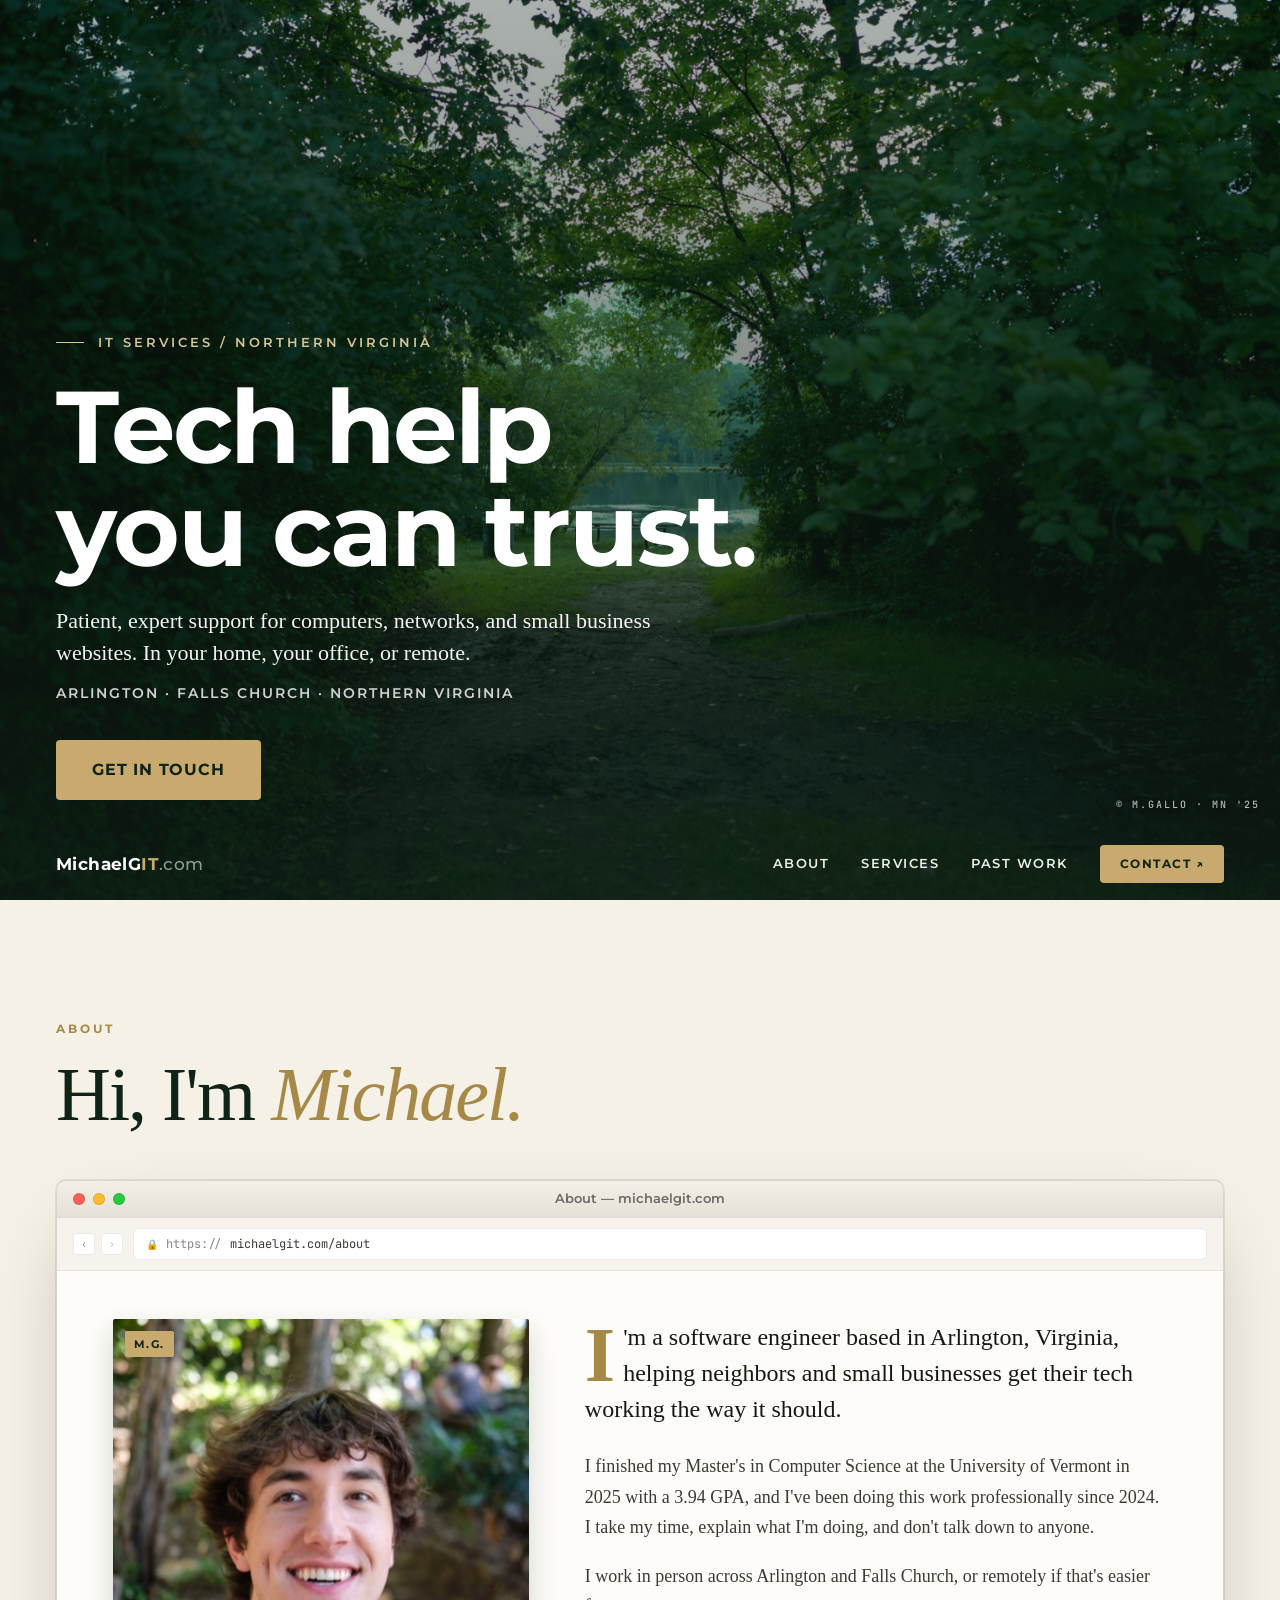
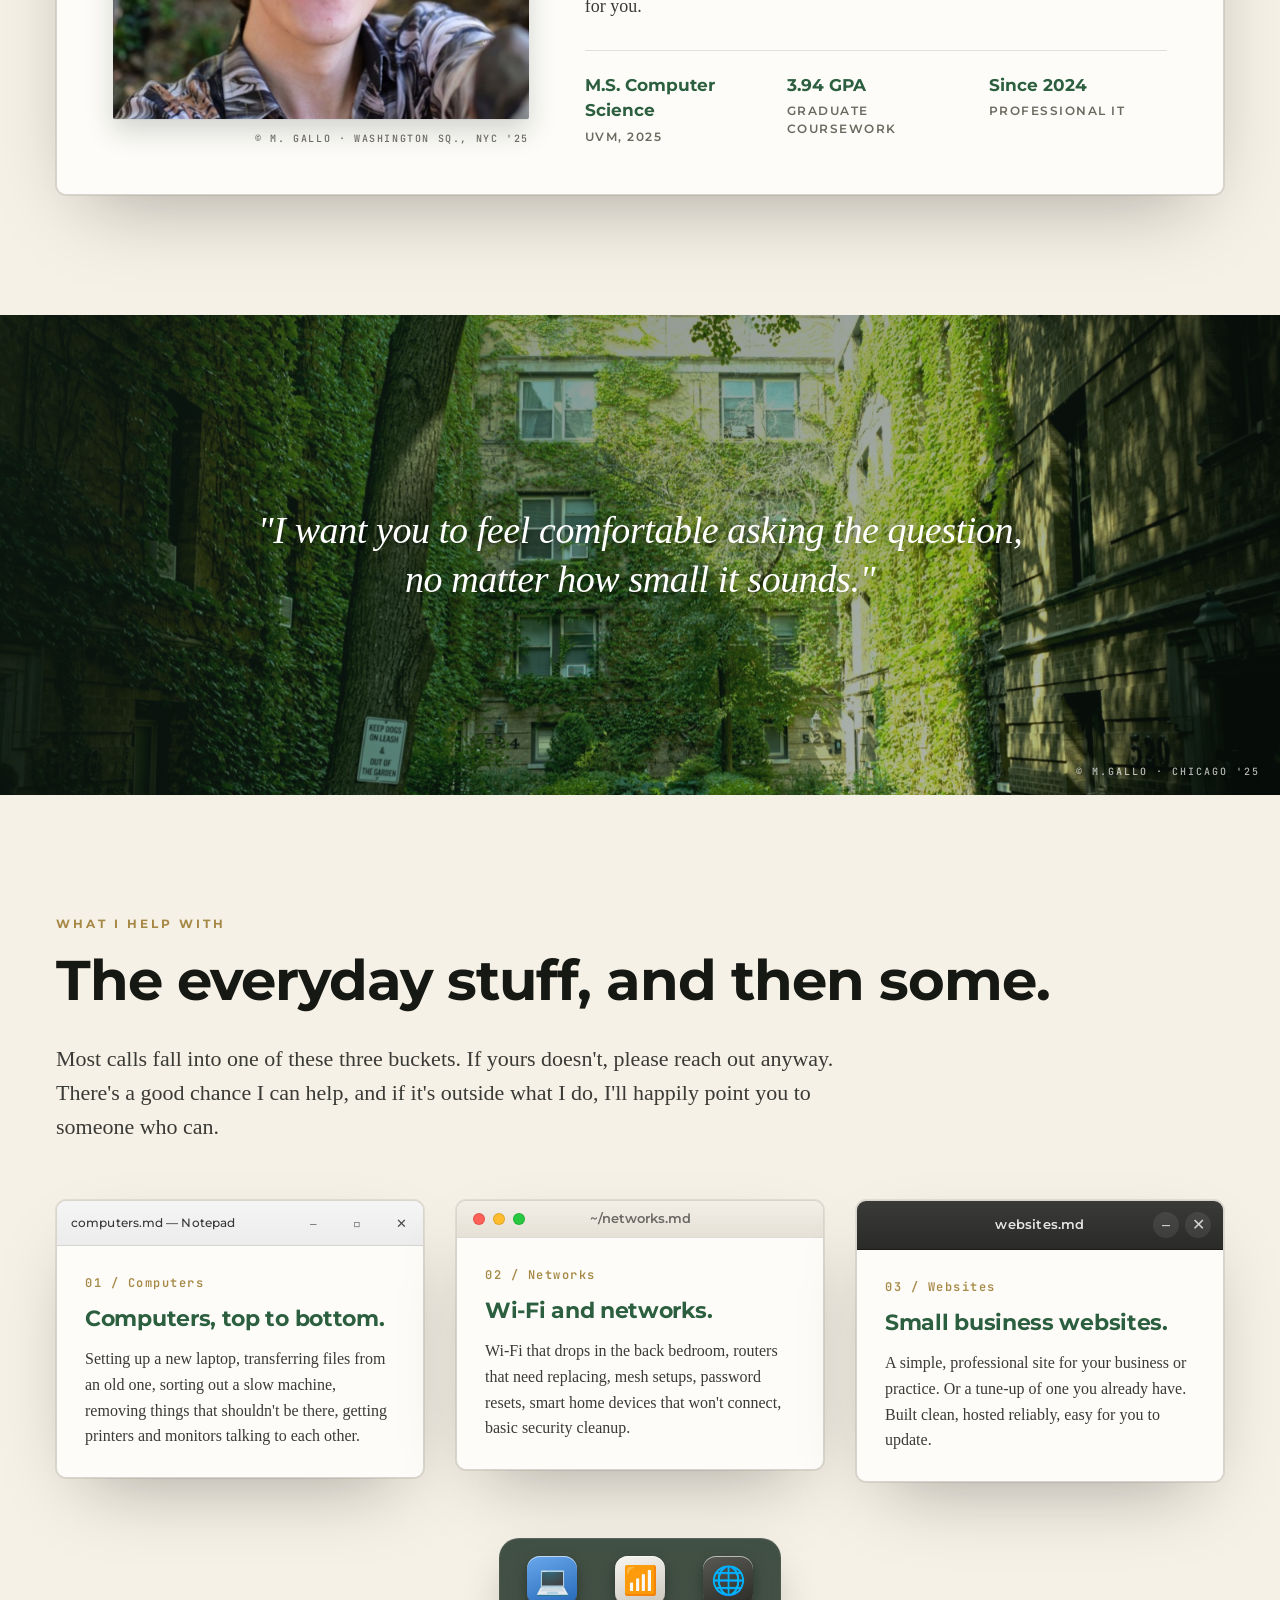
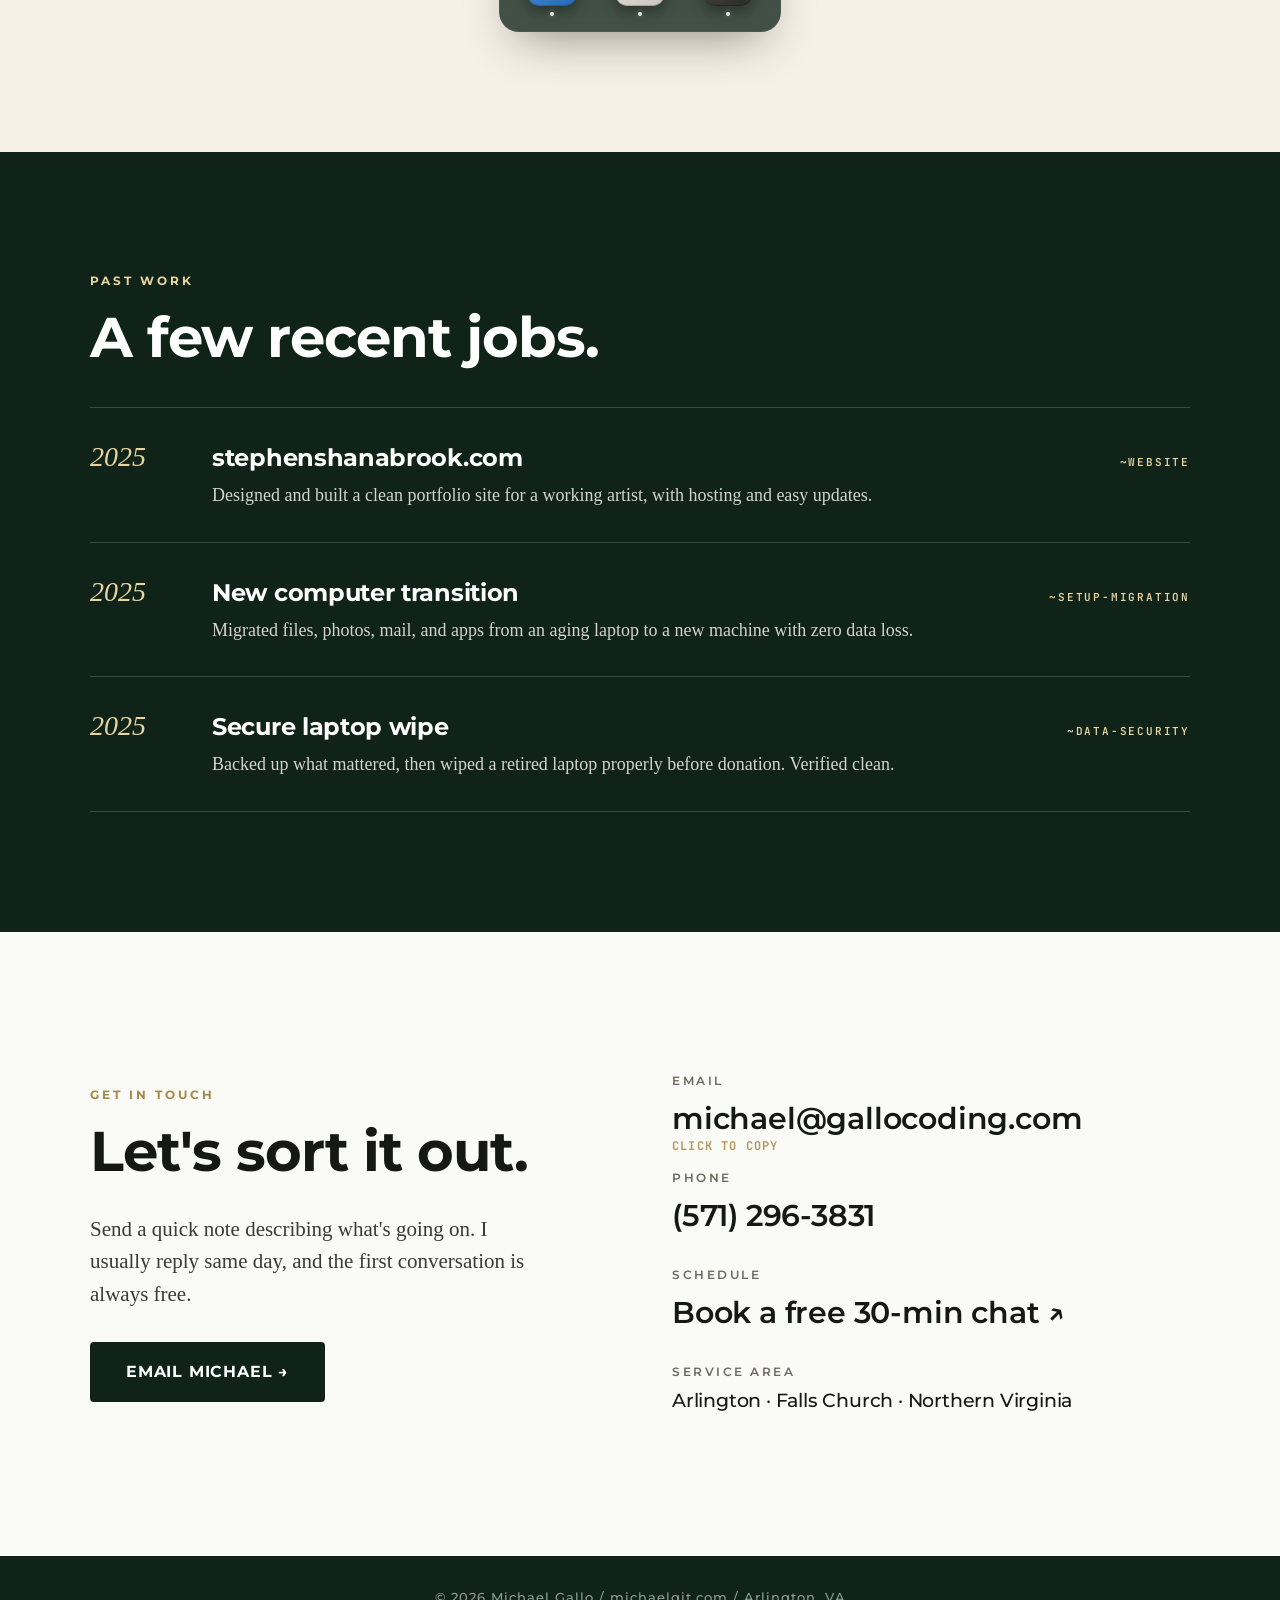
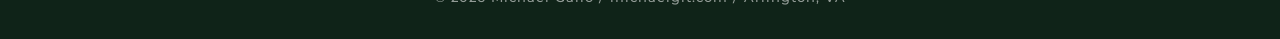
==== commit 8d9bb381: "Add Calendly booking link to contact section" ====
--- a/index.html
+++ b/index.html
@@ -234,6 +234,10 @@
                     <div class="ci-val ci-big"><a href="tel:+15712963831">(571) 296-3831</a></div>
                 </div>
                 <div class="contact-item">
+                    <div class="ci-label">Schedule</div>
+                    <div class="ci-val ci-big"><a href="https://calendly.com/michaelgallo/30min" target="_blank" rel="noopener">Book a free 30-min chat <span aria-hidden="true">↗</span></a></div>
+                </div>
+                <div class="contact-item">
                     <div class="ci-label">Service Area</div>
                     <div class="ci-val ci-area">Arlington · Falls Church · Northern Virginia</div>
                 </div>
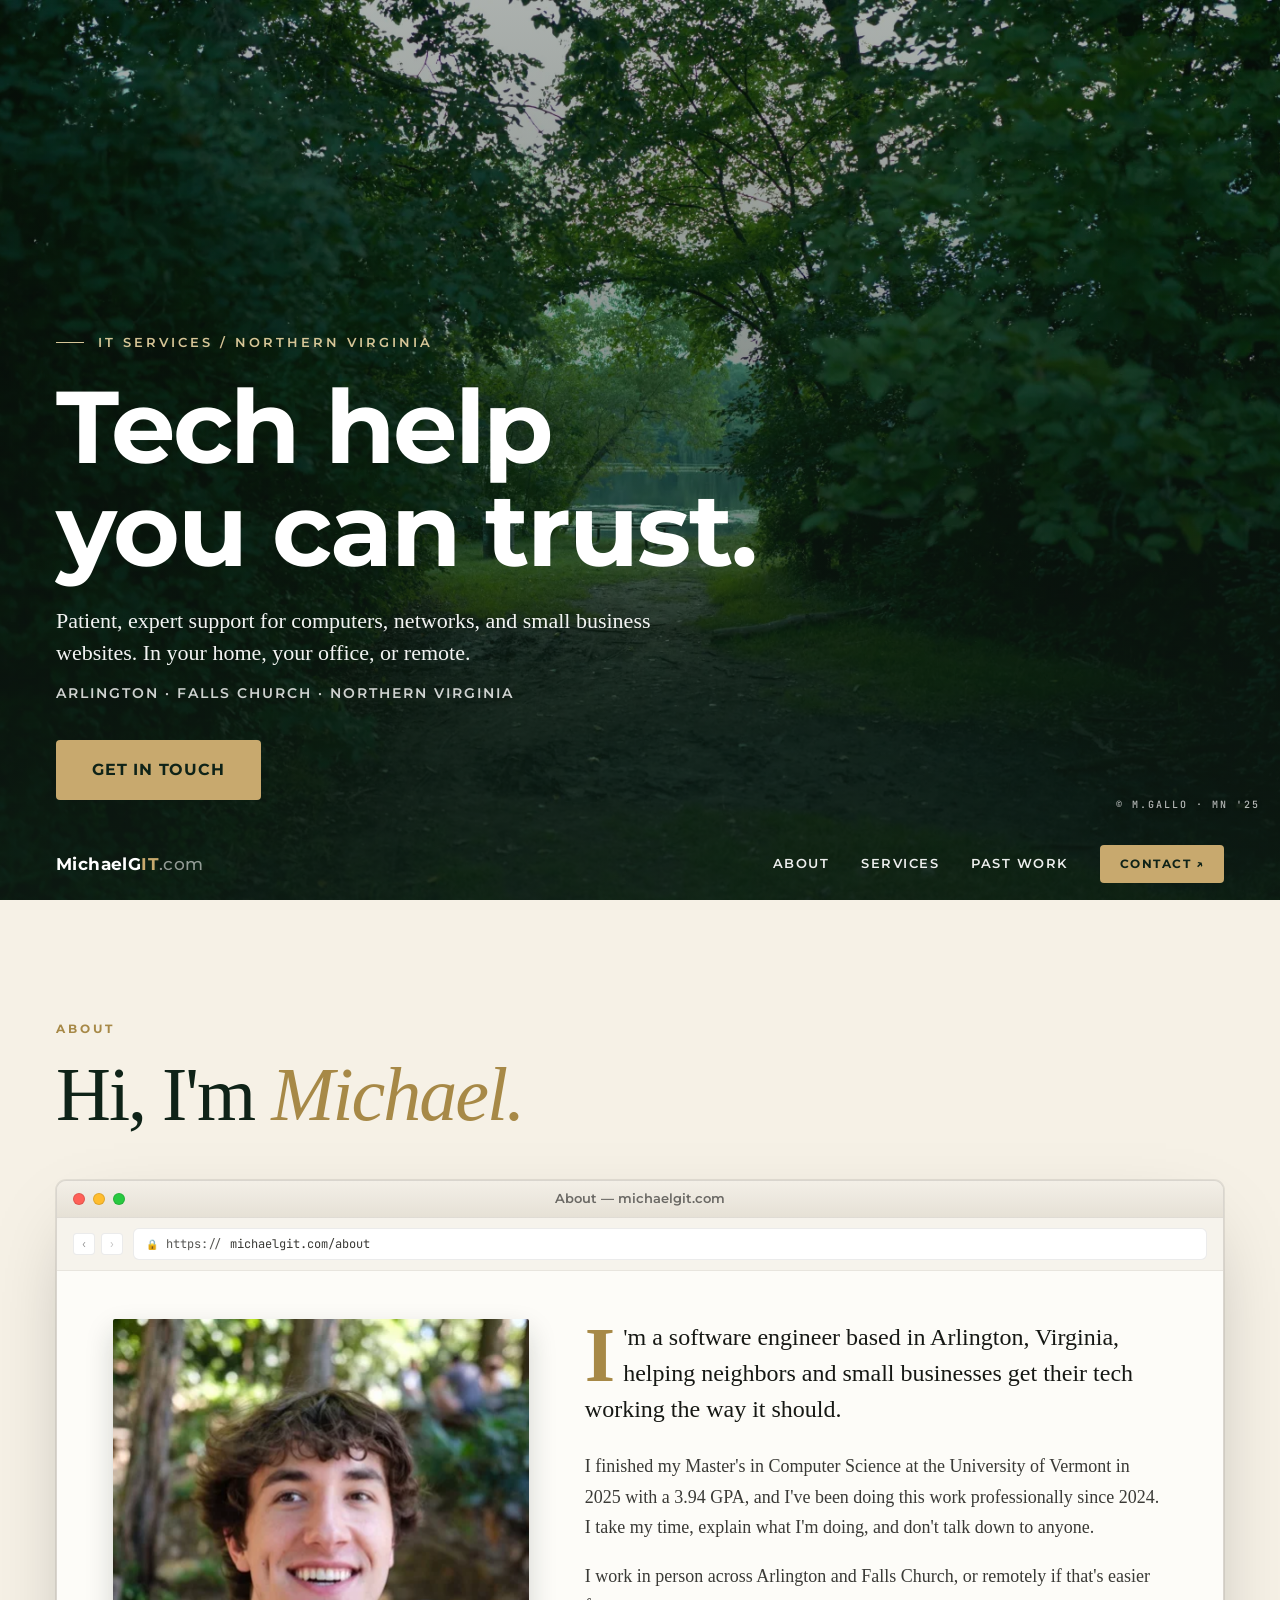
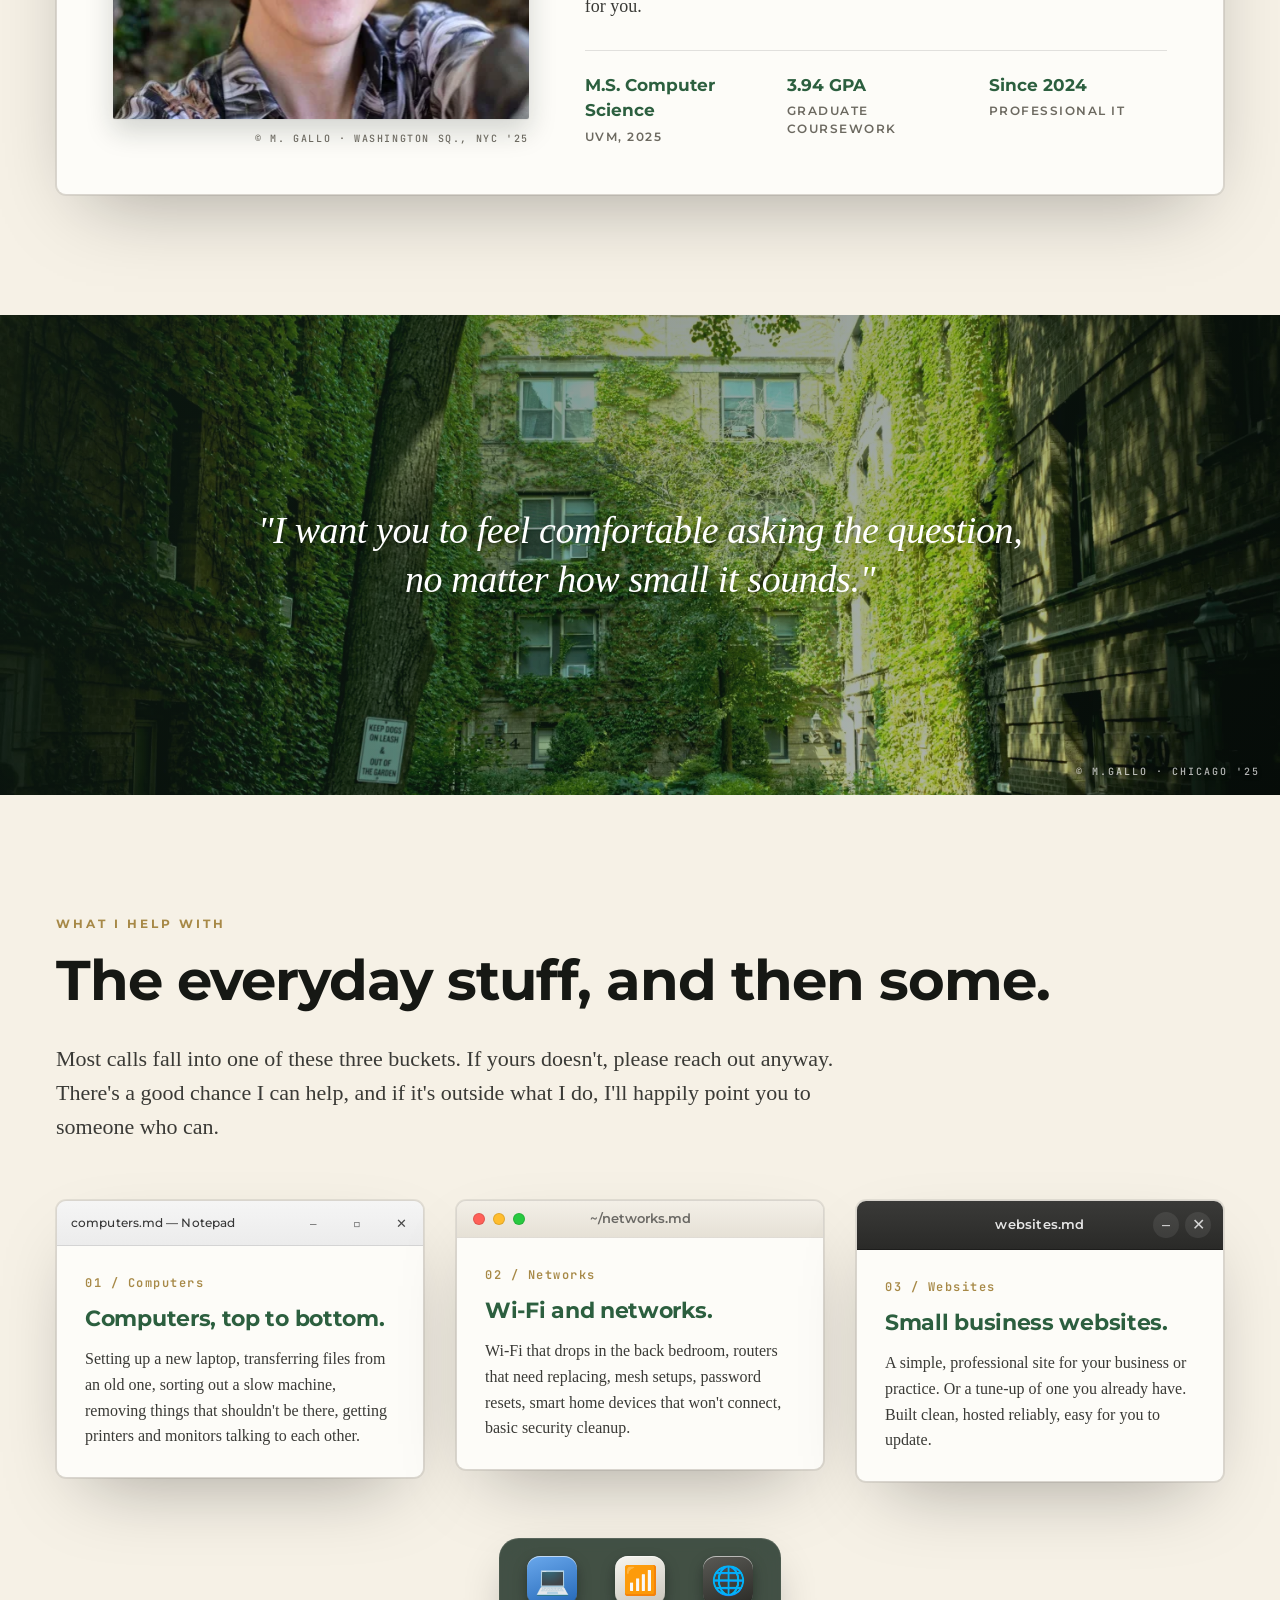
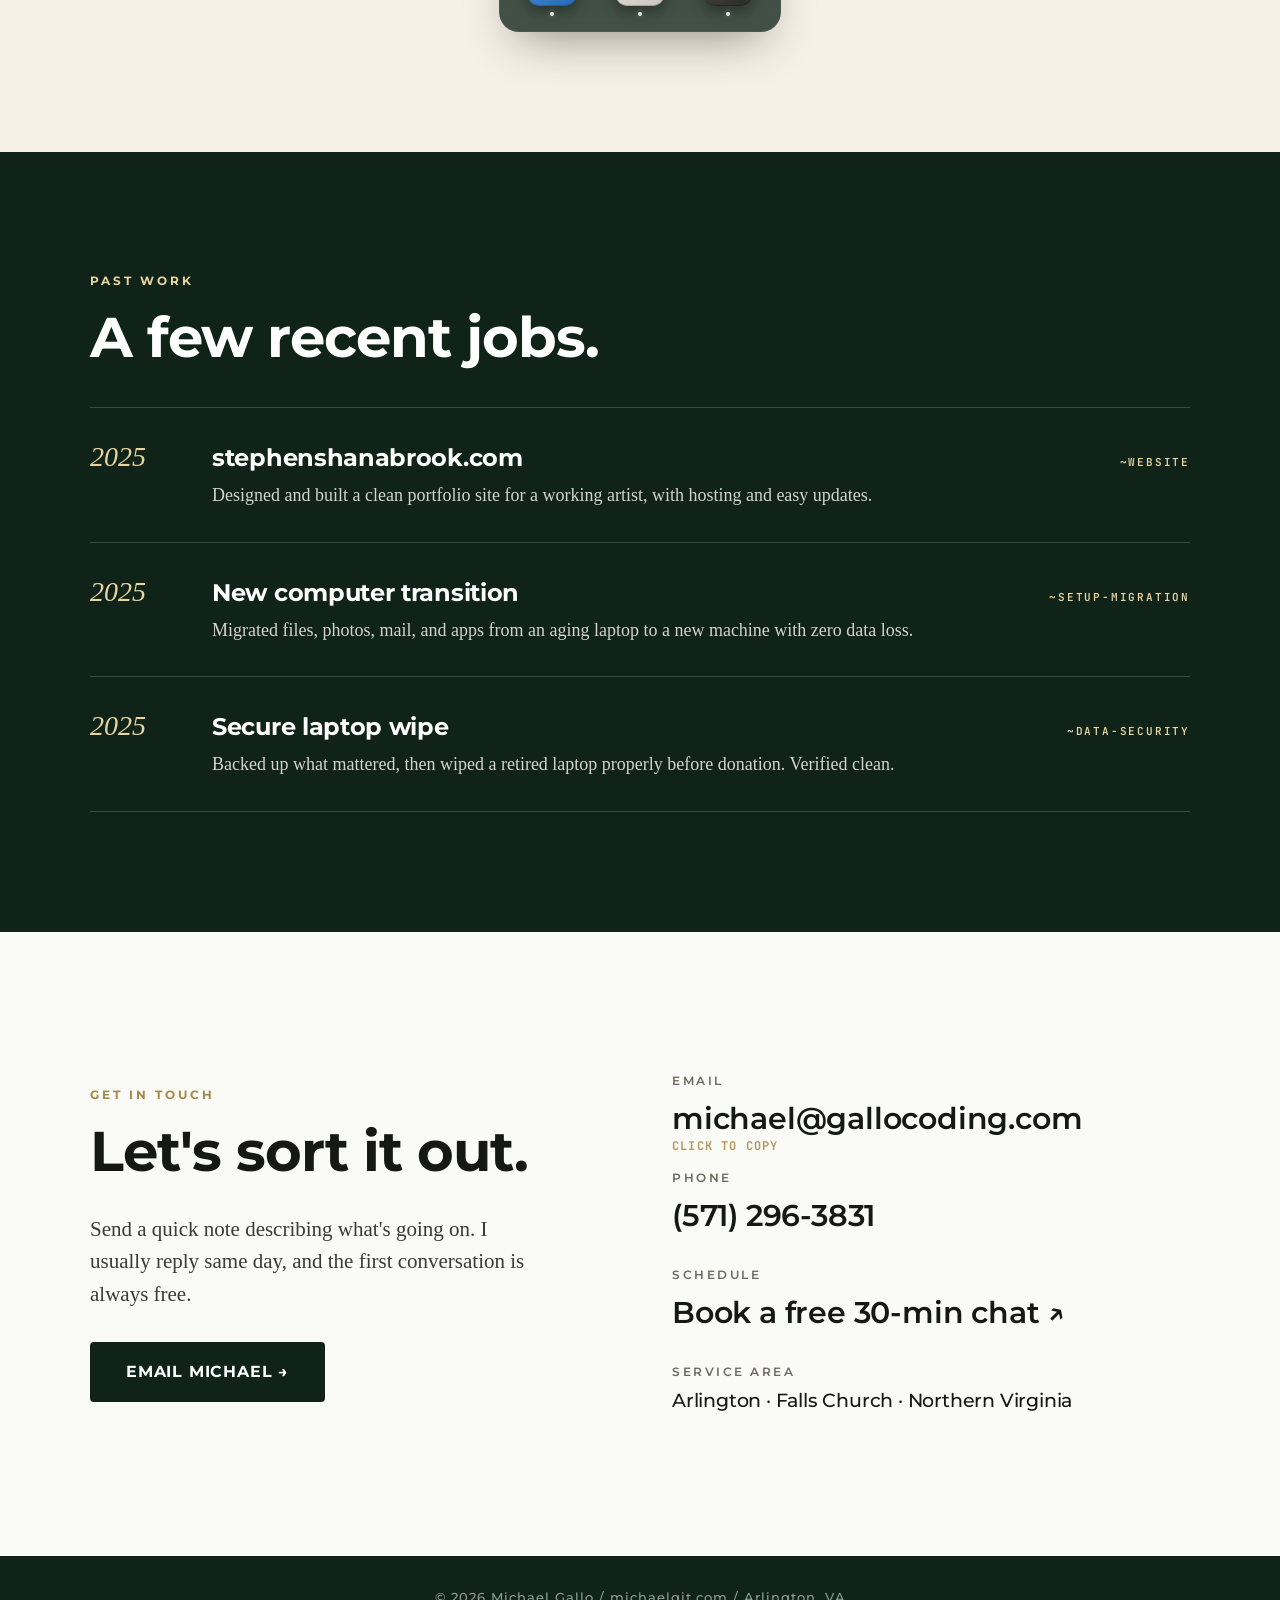
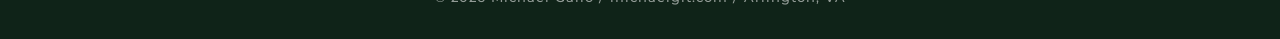
==== commit e222e65f: "Add WebP via picture, accessibility (skip link/landmarks/lazy), email copy, Calendly, drop MG tag" ====
--- a/index.html
+++ b/index.html
@@ -18,7 +18,10 @@
 
 <!-- HERO -->
 <section class="hero" aria-label="Tech help you can trust">
-    <img class="hero-img" src="pink-lake.jpg" alt="">
+    <picture>
+        <source srcset="pink-lake.webp" type="image/webp">
+        <img class="hero-img" src="pink-lake.jpg" alt="" fetchpriority="high">
+    </picture>
     <div class="hero-overlay"></div>
 
     <div class="hero-content">
@@ -67,8 +70,10 @@
             <div class="mw-body">
                 <div class="about-grid">
                     <div class="about-photo-wrap">
-                        <img class="about-photo" src="profile.jpg" alt="Michael Gallo portrait">
-                        <span class="about-photo-tag">M.G.</span>
+                        <picture>
+                            <source srcset="profile.webp" type="image/webp">
+                            <img class="about-photo" src="profile.jpg" alt="Michael Gallo portrait" loading="lazy" decoding="async">
+                        </picture>
                         <div class="about-photo-credit">© M. GALLO · WASHINGTON SQ., NYC '25</div>
                     </div>
                     <div class="about-body">
@@ -99,7 +104,10 @@
 
 <!-- DIVIDER -->
 <section class="divider" aria-hidden="true">
-    <img src="ivy-courtyard.jpg" alt="">
+    <picture>
+        <source srcset="ivy-courtyard.webp" type="image/webp">
+        <img src="ivy-courtyard.jpg" alt="" loading="lazy" decoding="async">
+    </picture>
     <div class="divider-overlay"></div>
     <p class="divider-quote">"I want you to feel comfortable asking the question, no matter how small it sounds."</p>
     <div class="credit credit-light">© M.GALLO · CHICAGO '25</div>
--- a/styles.css
+++ b/styles.css
@@ -456,7 +456,7 @@
     display: flex; align-items: center; gap: 8px;
 }
 .mw-lock { color: var(--green); font-size: 10px; }
-.mw-proto { opacity: 0.6; }
+.mw-proto { opacity: 0.85; }
 
 .mw-body {
     background: #fdfcf8;
@@ -478,11 +478,18 @@
 }
 .about-photo-wrap:hover { transform: translateY(-2px); }
 
+/* The <picture> wrapper needs to be the flex item that stretches; otherwise
+   the inner <img> only gets its intrinsic size and the photo collapses. */
+.about-photo-wrap picture {
+    display: block;
+    flex: 1 1 auto;
+    min-height: 0;
+    width: 100%;
+}
+
 .about-photo {
     width: 100%;
     height: 100%;
-    flex: 1 1 auto;
-    min-height: 0;
     object-fit: cover;
     object-position: 41% 20%;
     border-radius: 2px;
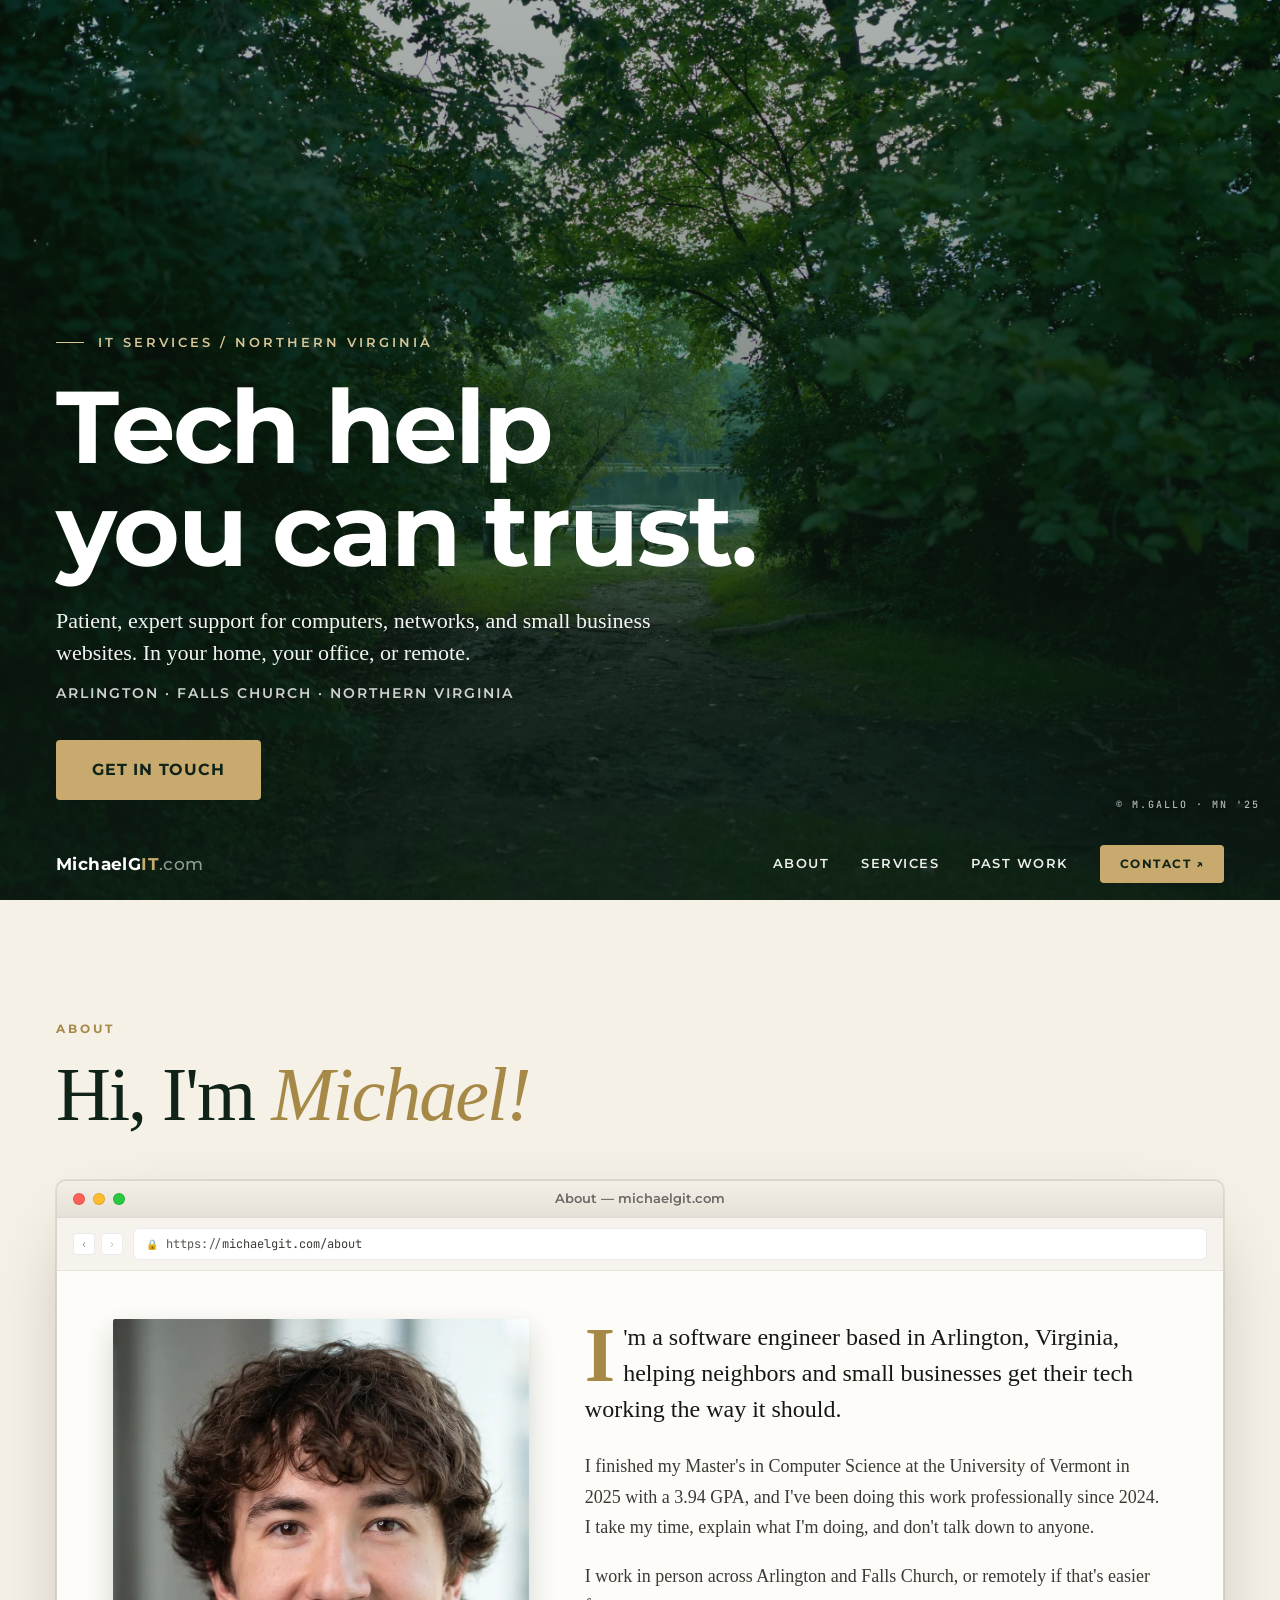
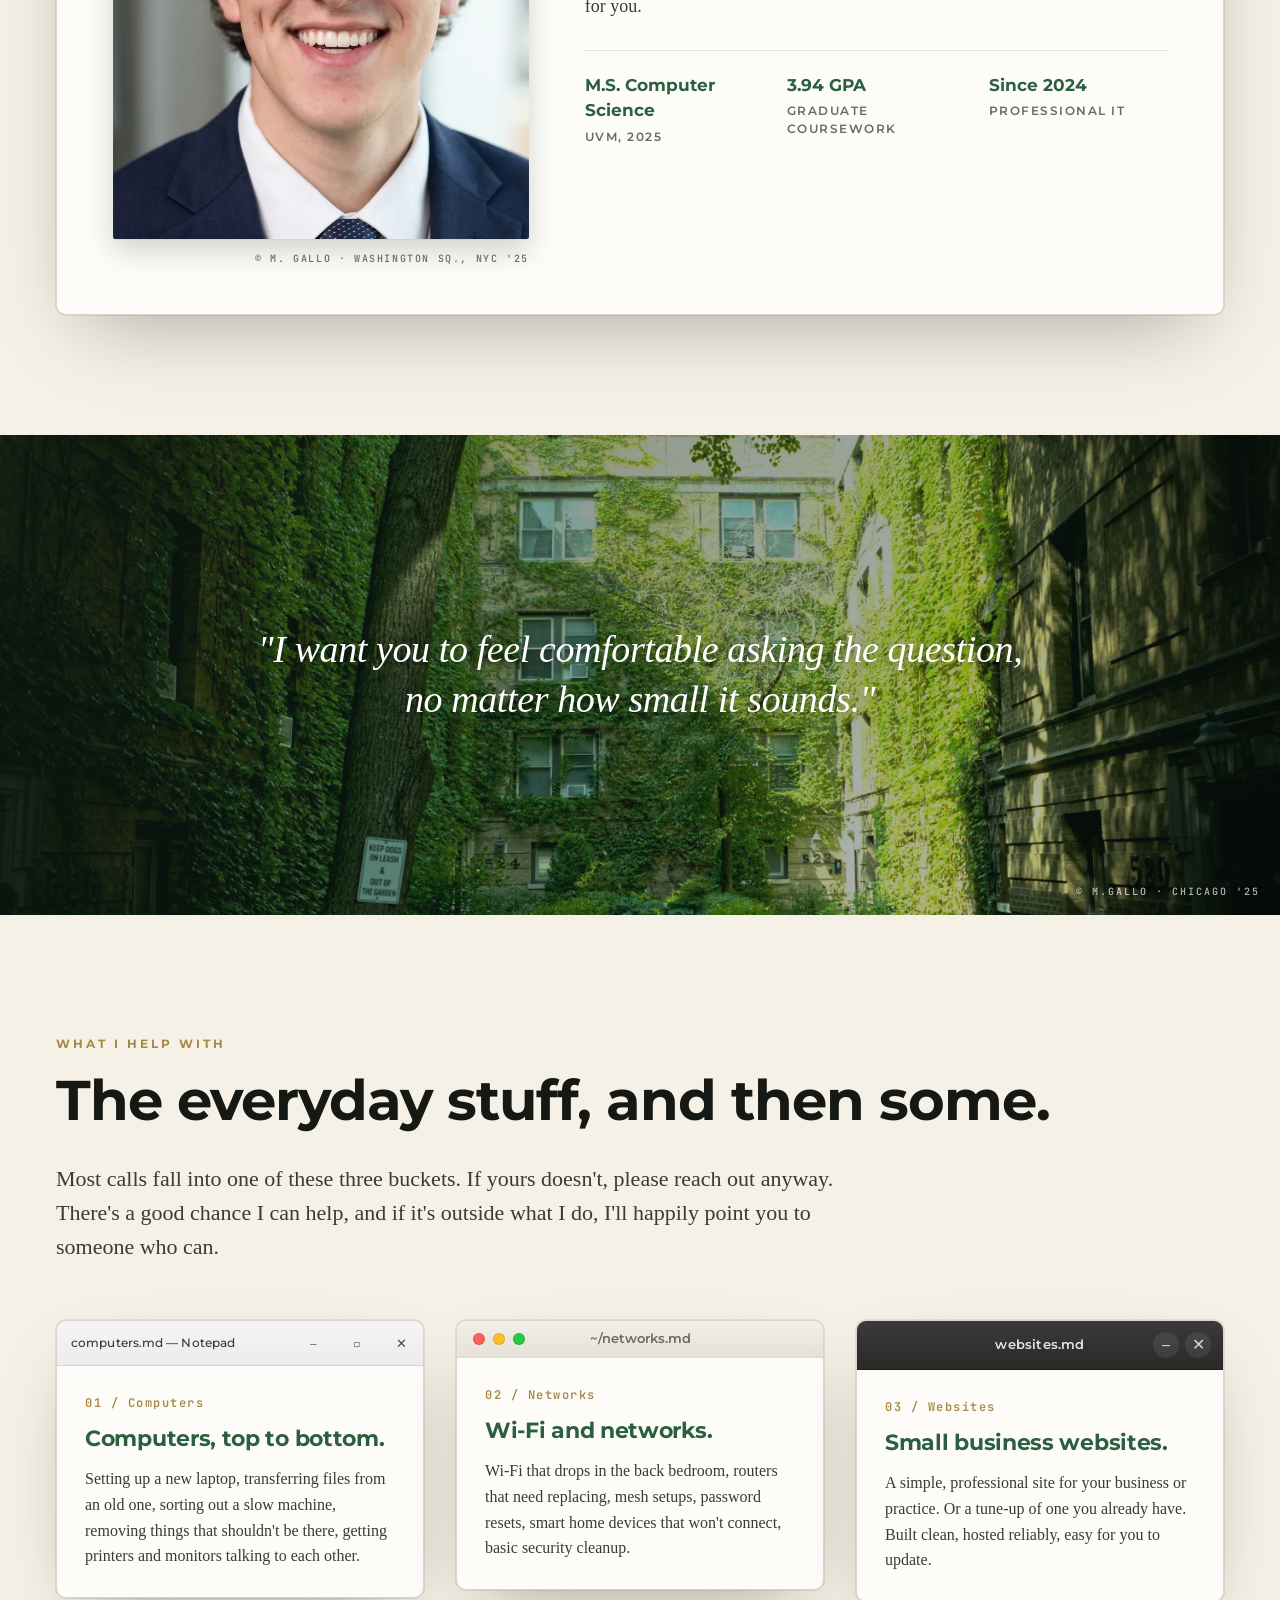
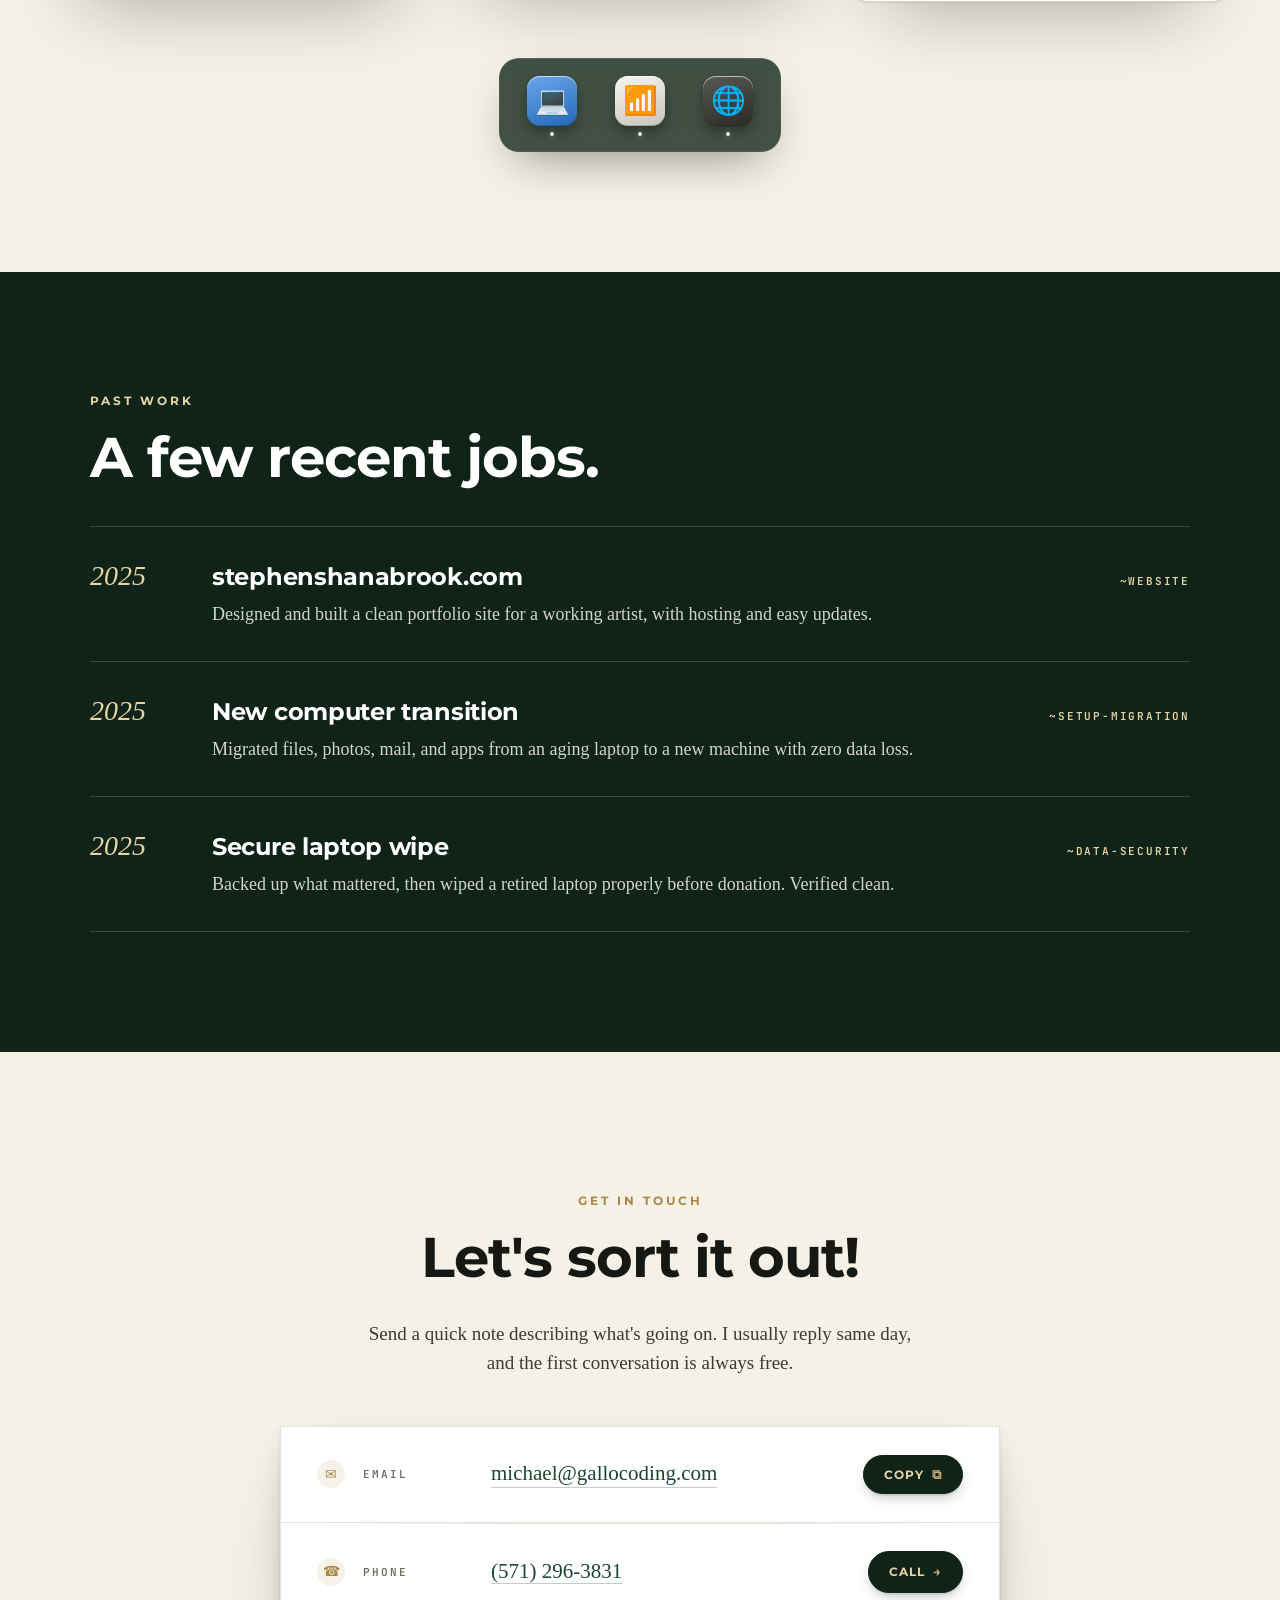
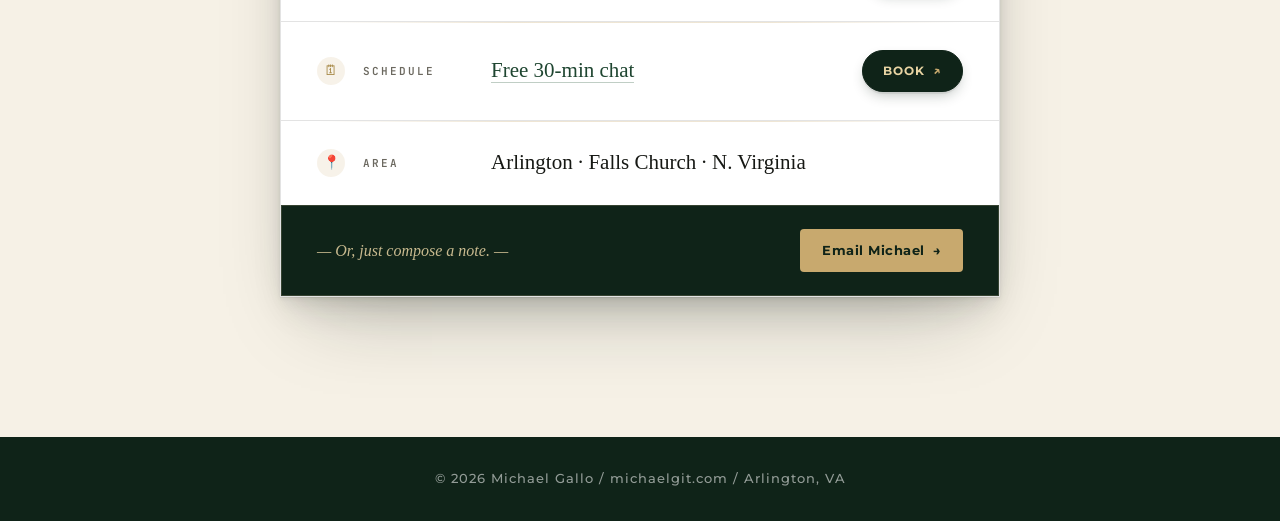
==== commit c65914c4: "Redesign contact as vertical-stack card; new profile photo; sync /dev footer + tweaks" ====
--- a/index.html
+++ b/index.html
@@ -50,7 +50,7 @@
 <section class="about" id="about" tabindex="-1" aria-label="About Michael">
     <div class="container">
         <div class="eyebrow">About</div>
-        <h2 class="about-h">Hi, I'm <em>Michael.</em></h2>
+        <h2 class="about-h">Hi, I'm <em>Michael!</em></h2>
 
         <div class="mac-window about-window">
             <div class="mw-titlebar">
@@ -220,35 +220,39 @@
 <!-- CONTACT -->
 <section class="contact" id="contact" aria-label="Contact">
     <div class="container">
-        <div class="contact-grid">
-            <div>
-                <div class="eyebrow">Get In Touch</div>
-                <h2 class="section-h">Let's sort it out.</h2>
-                <p class="contact-lead">Send a quick note describing what's going on. I usually reply same day, and the first conversation is always free.</p>
-                <a href="mailto:michael@gallocoding.com" class="btn-dark email-link">Email Michael <span aria-hidden="true">→</span></a>
-            </div>
-            <div class="contact-block">
-                <div class="contact-item">
-                    <div class="ci-label">Email</div>
-                    <div class="ci-val ci-big">
-                        <button type="button" class="copy-email" data-email="michael@gallocoding.com" aria-label="Copy email address to clipboard">
-                            michael@gallocoding.com
-                            <span class="copy-hint" aria-hidden="true">Click to copy</span>
-                        </button>
-                    </div>
-                </div>
-                <div class="contact-item">
-                    <div class="ci-label">Phone</div>
-                    <div class="ci-val ci-big"><a href="tel:+15712963831">(571) 296-3831</a></div>
-                </div>
-                <div class="contact-item">
-                    <div class="ci-label">Schedule</div>
-                    <div class="ci-val ci-big"><a href="https://calendly.com/michaelgallo/30min" target="_blank" rel="noopener">Book a free 30-min chat <span aria-hidden="true">↗</span></a></div>
-                </div>
-                <div class="contact-item">
-                    <div class="ci-label">Service Area</div>
-                    <div class="ci-val ci-area">Arlington · Falls Church · Northern Virginia</div>
-                </div>
+        <div class="eyebrow">Get In Touch</div>
+        <h2 class="section-h">Let's sort it out!</h2>
+        <p class="contact-lead">Send a quick note describing what's going on. I usually reply same day, and the first conversation is always free.</p>
+
+        <div class="vs-card">
+            <div class="vs-row">
+                <span class="vs-icon" aria-hidden="true">✉</span>
+                <span class="vs-key">Email</span>
+                <span class="vs-val"><button type="button" class="copy-email" data-email="michael@gallocoding.com" aria-label="Copy email address to clipboard">michael@gallocoding.com</button></span>
+                <button type="button" class="vs-action copy-email" data-email="michael@gallocoding.com" aria-label="Copy email address to clipboard">Copy <span class="arr" aria-hidden="true">⧉</span></button>
+            </div>
+            <div class="vs-row">
+                <span class="vs-icon" aria-hidden="true">☎</span>
+                <span class="vs-key">Phone</span>
+                <span class="vs-val"><a href="tel:+15712963831">(571) 296‑3831</a></span>
+                <a href="tel:+15712963831" class="vs-action">Call <span class="arr" aria-hidden="true">→</span></a>
+            </div>
+            <div class="vs-row">
+                <span class="vs-icon" aria-hidden="true">🗓</span>
+                <span class="vs-key">Schedule</span>
+                <span class="vs-val"><a href="https://calendly.com/michaelgallo/30min" target="_blank" rel="noopener">Free 30‑min chat</a></span>
+                <a href="https://calendly.com/michaelgallo/30min" target="_blank" rel="noopener" class="vs-action">Book <span class="arr" aria-hidden="true">↗</span></a>
+            </div>
+            <div class="vs-row">
+                <span class="vs-icon" aria-hidden="true">📍</span>
+                <span class="vs-key">Area</span>
+                <span class="vs-val">Arlington · Falls Church · N. Virginia</span>
+                <span></span>
+            </div>
+
+            <div class="vs-foot">
+                <span class="vs-foot-text">— Or, just compose a note. —</span>
+                <a href="mailto:michael@gallocoding.com" class="vs-foot-cta email-link">Email Michael <span aria-hidden="true">→</span></a>
             </div>
         </div>
     </div>
@@ -285,26 +289,36 @@
     update();
 })();
 
-// Click-to-copy email button (the long display version in the contact items).
-// The dark "Email Michael →" CTA on the left still opens the mail client.
-(function() {
-    var btn = document.querySelector('.copy-email');
-    if (!btn) return;
+// Click-to-copy: any .copy-email button (the email value in the row, AND the
+// dark "Copy" CTA pill). Both share data-email; clicking either copies and
+// briefly swaps the button's label to "Copied!" before reverting.
+document.querySelectorAll('.copy-email').forEach(function(btn) {
+    // Prefer an explicit .copy-hint span if the button has one; otherwise
+    // grab the first non-empty text node so bare-text buttons (like the
+    // value cell that just contains "michael@gallocoding.com") still get
+    // the feedback swap.
     var hint = btn.querySelector('.copy-hint');
-    var defaultText = hint ? hint.textContent : 'Click to copy';
+    var labelNode = null;
+    if (!hint) {
+        for (var i = 0; i < btn.childNodes.length; i++) {
+            var n = btn.childNodes[i];
+            if (n.nodeType === 3 && n.textContent.trim()) { labelNode = n; break; }
+        }
+    }
+    var defaultText = hint ? hint.textContent
+                            : (labelNode ? labelNode.textContent : '');
     btn.addEventListener('click', function() {
         var email = btn.dataset.email || btn.textContent.trim();
         var done = function() {
             if (hint) hint.textContent = 'Copied!';
-            btn.classList.add('is-copied');
+            else if (labelNode) labelNode.textContent = 'Copied! ';
             setTimeout(function() {
-                btn.classList.remove('is-copied');
                 if (hint) hint.textContent = defaultText;
+                else if (labelNode) labelNode.textContent = defaultText;
             }, 1800);
         };
         if (navigator.clipboard && navigator.clipboard.writeText) {
             navigator.clipboard.writeText(email).then(done).catch(function() {
-                // Fallback: select the text so the user can Cmd+C
                 var range = document.createRange();
                 range.selectNodeContents(btn);
                 var sel = window.getSelection();
@@ -312,7 +326,6 @@
                 sel.addRange(range);
             });
         } else {
-            // Old-school fallback: select text
             var range = document.createRange();
             range.selectNodeContents(btn);
             var sel = window.getSelection();
@@ -320,7 +333,7 @@
             sel.addRange(range);
         }
     });
-})();
+});
 
 // Lock the services grid height once the page has laid out, so the dock
 // below it doesn't jump when windows are minimized/closed/restored.
@@ -491,24 +504,25 @@
     });
 })();
 
-// Email-arrow custom cursor — follows the mouse inside #contact, rotates to
-// point at the primary email button. Skipped on touch devices.
+// Email-arrow custom cursor — visible only in the cream area around the
+// contact card, rotated to point at the card's geometric center. Hides
+// the moment the mouse crosses onto the card itself (system pointer takes
+// over there). Skipped on touch devices.
 (function() {
     if (window.matchMedia('(hover: none)').matches) return;
     var contact = document.getElementById('contact');
     if (!contact) return;
-    var emailBtn = contact.querySelector('.email-link');
-    if (!emailBtn) return;
+    var stack = contact.querySelector('.vs-card');
+    if (!stack) return;
 
     var cursor = document.createElement('div');
     cursor.className = 'custom-cursor';
-    // U+FE0E (Variation Selector-15) tells the browser to render the glyph as
-    // text, not as an emoji. Without it, Safari sometimes upgrades ➜ to a
-    // chunky color-emoji version.
+    // U+FE0E (Variation Selector-15) keeps Safari from upgrading ➜ to a
+    // color emoji — render as a text glyph so Chrome and Safari agree.
     cursor.textContent = '➜︎';
     document.body.appendChild(cursor);
 
-    var inContact = false, overBtn = false;
+    var inContact = false, overCard = false;
 
     contact.addEventListener('mouseenter', function() { inContact = true; });
     contact.addEventListener('mouseleave', function() {
@@ -516,13 +530,22 @@
         cursor.style.opacity = '0';
     });
 
+    stack.addEventListener('mouseenter', function() {
+        overCard = true;
+        cursor.style.opacity = '0';
+    });
+    stack.addEventListener('mouseleave', function() {
+        overCard = false;
+        cursor.style.opacity = '1';
+    });
+
     contact.addEventListener('mousemove', function(e) {
         if (!inContact) return;
         cursor.style.left = e.clientX + 'px';
         cursor.style.top = e.clientY + 'px';
-        cursor.style.opacity = overBtn ? '0' : '1';
-        if (!overBtn) {
-            var r = emailBtn.getBoundingClientRect();
+        cursor.style.opacity = overCard ? '0' : '1';
+        if (!overCard) {
+            var r = stack.getBoundingClientRect();
             var bx = r.left + r.width / 2;
             var by = r.top + r.height / 2;
             var angle = Math.atan2(by - e.clientY, bx - e.clientX) * (180 / Math.PI);
@@ -531,20 +554,6 @@
         }
     });
 
-    // Hide the gold pointer arrow whenever the mouse is over ANY interactive
-    // thing in the contact section (Email Michael CTA, click-to-copy email,
-    // phone link, etc.) so it doesn't compete with the system pointer there.
-    var interactives = contact.querySelectorAll('a, button');
-    interactives.forEach(function(el) {
-        el.addEventListener('mouseenter', function() {
-            overBtn = true;
-            cursor.style.opacity = '0';
-        });
-        el.addEventListener('mouseleave', function() {
-            overBtn = false;
-            cursor.style.opacity = '1';
-        });
-    });
 })();
 </script>
 
--- a/styles.css
+++ b/styles.css
@@ -453,9 +453,9 @@
     font-family: var(--mono);
     font-size: 12px;
     color: var(--ink-soft);
-    display: flex; align-items: center; gap: 8px;
-}
-.mw-lock { color: var(--green); font-size: 10px; }
+    display: flex; align-items: center;
+}
+.mw-lock { color: var(--green); font-size: 10px; margin-right: 8px; }
 .mw-proto { opacity: 0.85; }
 
 .mw-body {
@@ -888,7 +888,7 @@
 
 /* ─── CONTACT ─── */
 .contact {
-    background: var(--bg);
+    background: var(--cream);
     padding: 140px 56px;
     cursor: none;
 }
@@ -913,19 +913,16 @@
     font-family: -apple-system, BlinkMacSystemFont, "Apple Symbols", "Segoe UI Symbol", "Noto Sans Symbols 2", system-ui, sans-serif;
     font-variant-emoji: text;
 }
-.contact-grid {
-    display: grid;
-    grid-template-columns: 1fr 1fr;
-    gap: 64px;
-    align-items: center;
-}
+.contact .container { max-width: 720px; text-align: center; }
+.contact .eyebrow,
+.contact .section-h { text-align: center; }
 .contact-lead {
     font-family: var(--serif);
-    font-size: 21px;
+    font-size: 19px;
     color: var(--ink-soft);
     line-height: 1.55;
-    margin: 0 0 32px;
-    max-width: 460px;
+    max-width: 560px;
+    margin: 0 auto 48px;
 }
 .btn-dark {
     display: inline-block;
@@ -942,72 +939,148 @@
 }
 .btn-dark:hover { background: var(--green); transform: translateY(-1px); }
 
-.contact-block {
-    display: flex; flex-direction: column;
-    gap: 28px;
-    font-family: var(--sans);
-}
-.ci-label {
-    font-size: 12px;
-    letter-spacing: 2.5px;
+/* Vertical-stack contact card (gold-rule rows + dark CTA bar) */
+.vs-card {
+    background: var(--paper);
+    border: 1px solid var(--rule);
+    text-align: left;
+    cursor: default;
+    /* Layered depth: inset highlight → hairline → close contact → ambient */
+    box-shadow:
+      inset 0 1px 0 rgba(255, 255, 255, 0.6),
+      0 1px 0 rgba(20, 30, 22, 0.05),
+      0 2px 4px rgba(20, 30, 22, 0.06),
+      0 8px 16px -4px rgba(20, 30, 22, 0.08),
+      0 18px 36px -10px rgba(20, 30, 22, 0.14),
+      0 40px 80px -30px rgba(20, 30, 22, 0.28);
+}
+.contact .vs-card a,
+.contact .vs-card button { cursor: pointer; }
+.vs-row {
+    background: var(--paper);
+    padding: 28px 36px;
+    display: grid;
+    grid-template-columns: 28px 110px 1fr auto;
+    gap: 18px;
+    align-items: center;
+    border-top: 1px solid var(--rule);
+    position: relative;
+}
+.vs-row:first-child { border-top: 0; }
+.vs-row::before {
+    content: "";
+    position: absolute;
+    top: 0; left: 36px; right: 36px; height: 1px;
+    background: linear-gradient(90deg, transparent 0%, var(--gold) 30%, var(--gold) 70%, transparent 100%);
+    opacity: 0.3;
+}
+.vs-row:first-child::before { display: none; }
+.vs-icon {
+    width: 28px; height: 28px;
+    display: inline-flex; align-items: center; justify-content: center;
+    background: rgba(200, 169, 110, 0.15);
+    border-radius: 50%;
+    font-size: 14px;
+    color: var(--gold-dk);
+}
+.vs-key {
+    font-family: var(--mono);
+    font-size: 11px;
+    letter-spacing: 2px;
     text-transform: uppercase;
     color: var(--ink-mute);
-    margin-bottom: 6px;
     font-weight: 600;
 }
-.ci-val {
-    font-weight: 600;
+.vs-val {
+    font-family: var(--serif);
+    font-size: 21px;
     color: var(--ink);
-    letter-spacing: -0.2px;
+    line-height: 1.3;
     word-break: break-word;
 }
-.ci-big { font-size: clamp(22px, 2.5vw, 30px); }
-.ci-area { font-size: 19px; font-weight: 500; }
-.ci-val a { color: var(--ink); transition: color 0.15s ease; }
-.ci-val a:hover { color: var(--gold-dk); }
-
-/* Email becomes a click-to-copy button. Looks identical to the rest of the
-   contact text by default; reveals a subtle "Click to copy" hint on hover. */
-.copy-email {
-    background: transparent;
-    border: 0;
-    padding: 0;
-    margin: 0;
-    color: var(--ink);
+.vs-val a, .vs-val button {
+    color: var(--green-dk); text-decoration: none;
+    background: none; border: 0; padding: 0;
     font: inherit;
-    letter-spacing: inherit;
+    border-bottom: 1px solid rgba(46, 95, 63, 0.3);
     text-align: left;
+    transition: color 0.15s, border-color 0.15s;
+}
+.vs-val a:hover, .vs-val button:hover {
+    color: var(--gold-dk);
+    border-color: rgba(167, 137, 71, 0.5);
+}
+.vs-action {
+    font-family: var(--sans);
+    font-size: 12px;
+    letter-spacing: 1px;
+    text-transform: uppercase;
+    color: var(--gold-lt);
+    text-decoration: none;
+    background: var(--green-deepest);
+    border: 1px solid var(--green-deepest);
+    padding: 11px 20px;
+    border-radius: 999px;
+    font-weight: 700;
     cursor: pointer;
-    position: relative;
-    display: inline-block;
-    transition: color 0.15s ease;
-}
-.copy-email:hover { color: var(--gold-dk); }
-.copy-email .copy-hint {
-    position: absolute;
-    left: 0;
-    bottom: -14px;
-    font-family: var(--mono);
-    font-size: 12px;
-    font-weight: 700;
-    letter-spacing: 1.2px;
-    text-transform: uppercase;
-    color: var(--gold-dk);
-    opacity: 0.85;
-    pointer-events: none;
-    transition: opacity 0.15s ease, color 0.15s ease;
-    white-space: nowrap;
-}
-.copy-email:hover .copy-hint,
-.copy-email:focus-visible .copy-hint {
-    opacity: 1;
+    display: inline-flex;
+    align-items: center;
+    gap: 8px;
+    box-shadow:
+      0 2px 0 rgba(0, 0, 0, 0.06),
+      0 6px 14px -4px rgba(15, 35, 24, 0.3);
+    transition: transform 0.15s, box-shadow 0.15s, background 0.15s;
+}
+.vs-action:hover {
+    transform: translateY(-1px);
+    background: var(--ink);
+    box-shadow:
+      0 3px 0 rgba(0, 0, 0, 0.08),
+      0 10px 22px -6px rgba(15, 35, 24, 0.4);
+}
+.vs-action .arr {
+    font-size: 13px;
+    line-height: 1;
+    color: var(--gold);
+    transition: transform 0.15s;
+}
+.vs-action:hover .arr { transform: translateX(2px); }
+
+/* Dark green CTA bar at the bottom of the card */
+.vs-foot {
+    background: var(--green-deepest);
+    color: var(--gold-lt);
+    padding: 24px 36px;
+    display: flex; justify-content: space-between; align-items: center;
+    flex-wrap: wrap; gap: 16px;
+    box-shadow: inset 0 0 0 1px rgba(232, 212, 163, 0.18);
+}
+.vs-foot-text {
+    font-family: var(--serif);
+    font-style: italic;
+    font-size: 16px;
+    color: rgba(232, 212, 163, 0.85);
+}
+.vs-foot-cta {
+    background: var(--gold);
     color: var(--green-deepest);
-}
-.copy-email.is-copied { color: var(--green); }
-.copy-email.is-copied .copy-hint {
-    opacity: 1;
-    color: var(--green);
-}
+    padding: 12px 22px;
+    border-radius: 4px;
+    text-decoration: none;
+    font-family: var(--sans);
+    font-weight: 700;
+    font-size: 13px;
+    letter-spacing: 0.5px;
+    display: inline-flex; align-items: center; gap: 8px;
+    transition: transform 0.15s, box-shadow 0.15s;
+}
+.vs-foot-cta:hover {
+    transform: translateY(-1px);
+    box-shadow: 0 8px 18px rgba(200, 169, 110, 0.3);
+}
+
+/* .copy-email is a JS hook only — visual styling comes from the container
+   (.vs-val a/button for the inline email value, .vs-action for the CTA pill). */
 
 /* ─── FOOTER ─── */
 footer {
@@ -1039,7 +1112,18 @@
     .service-body { min-height: 0; padding: 26px 26px 28px; }
     .work-item { grid-template-columns: 1fr; gap: 6px; }
     .work-tag { margin-top: 4px; }
-    .contact-grid { grid-template-columns: 1fr; gap: 32px; }
+    .vs-row {
+        grid-template-columns: 28px 1fr;
+        grid-template-rows: auto auto auto;
+        column-gap: 14px; row-gap: 6px;
+        padding: 22px 24px;
+    }
+    .vs-icon { grid-row: 1 / span 2; align-self: start; margin-top: 4px; }
+    .vs-key { grid-column: 2; }
+    .vs-val { grid-column: 2; font-size: 18px; }
+    .vs-action { grid-column: 1 / -1; justify-self: start; margin-top: 6px; }
+    .vs-row::before { left: 24px; right: 24px; }
+    .vs-foot { padding: 20px 24px; }
     .divider { height: 360px; }
     .credit-hero { bottom: 88px; }
 }
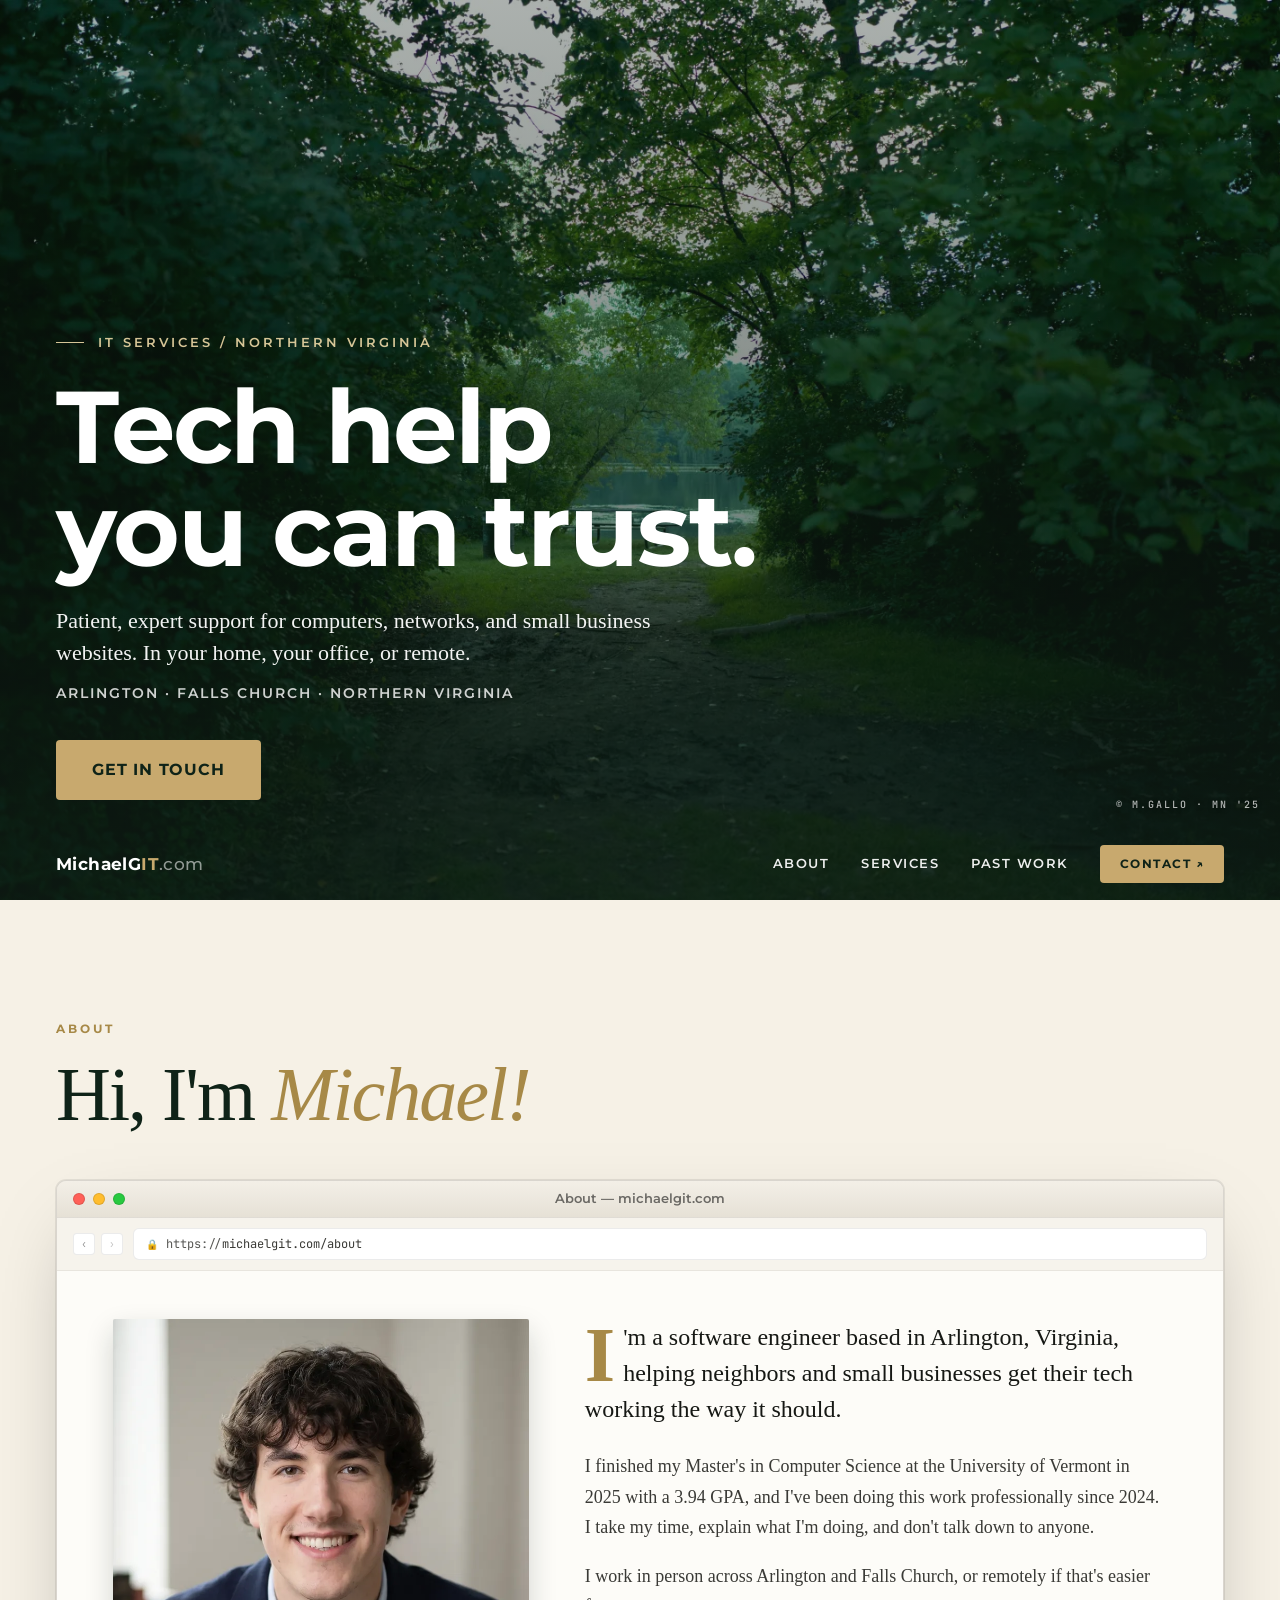
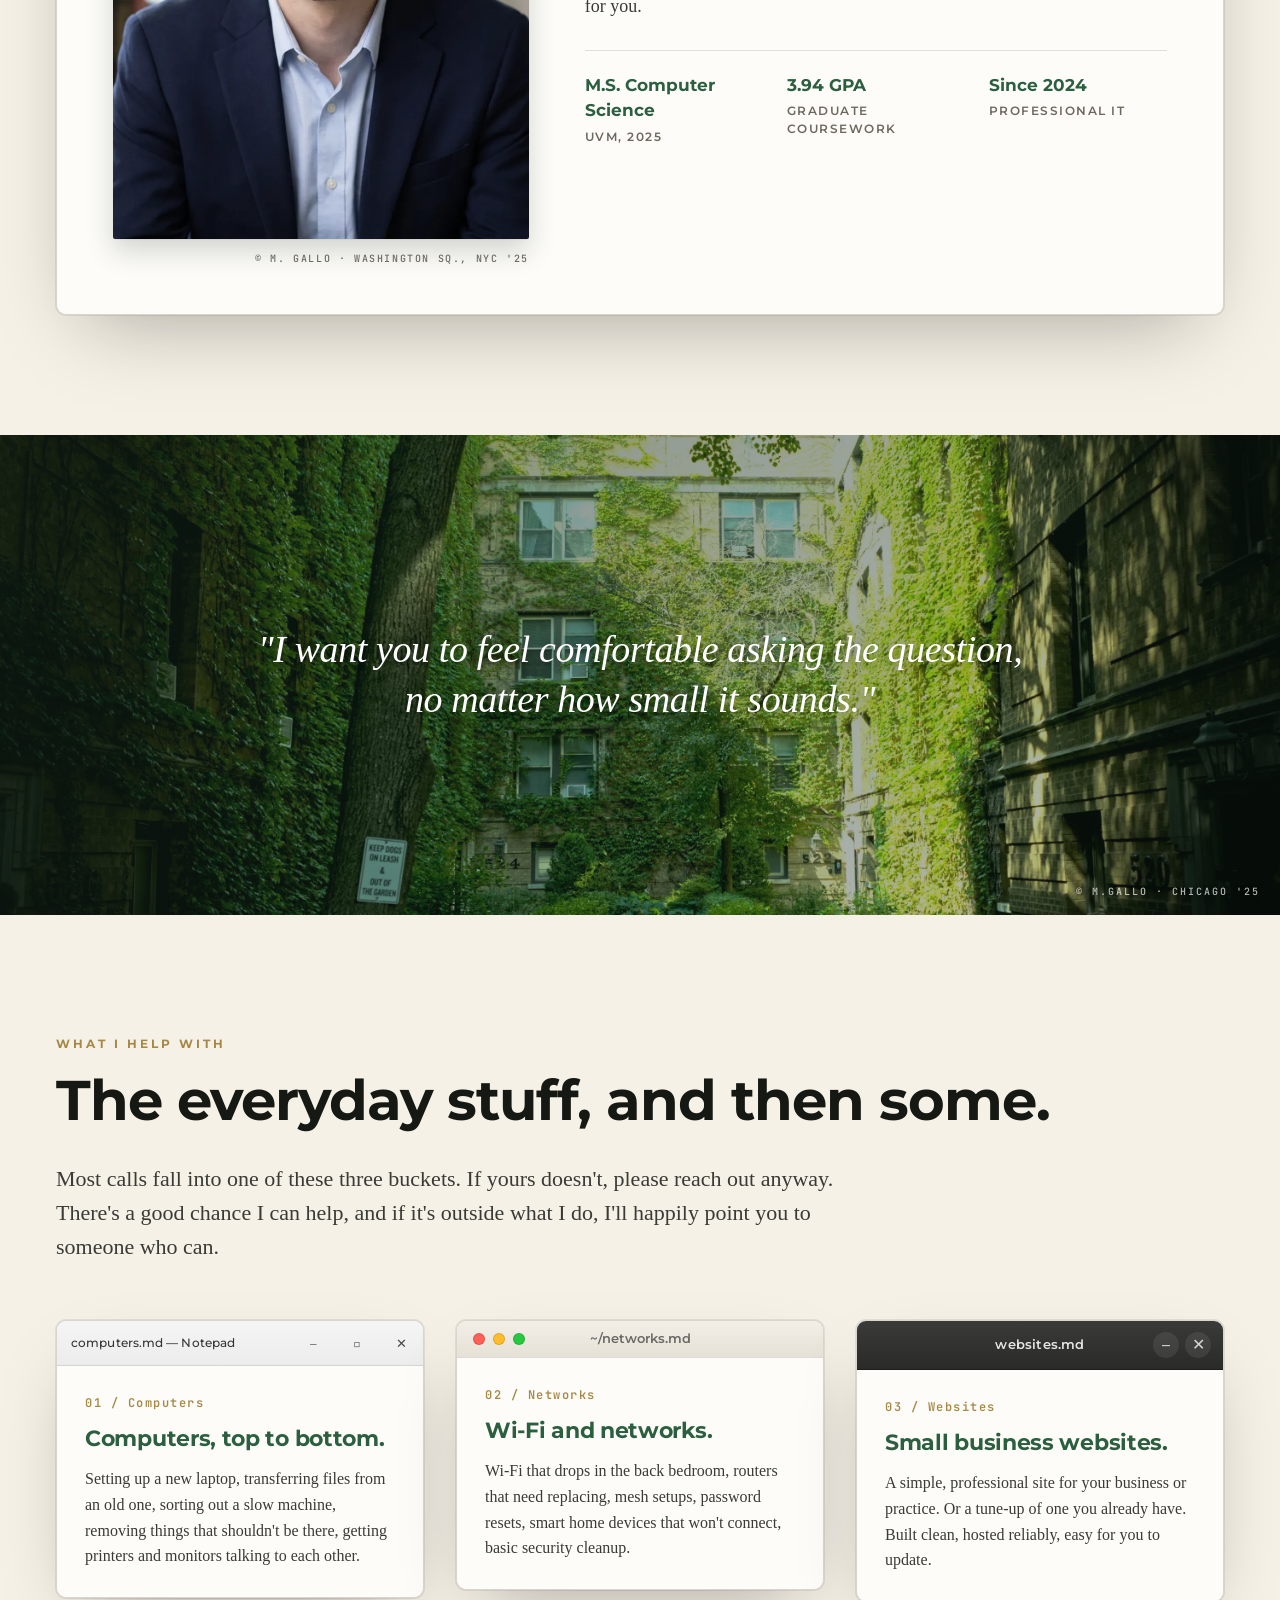
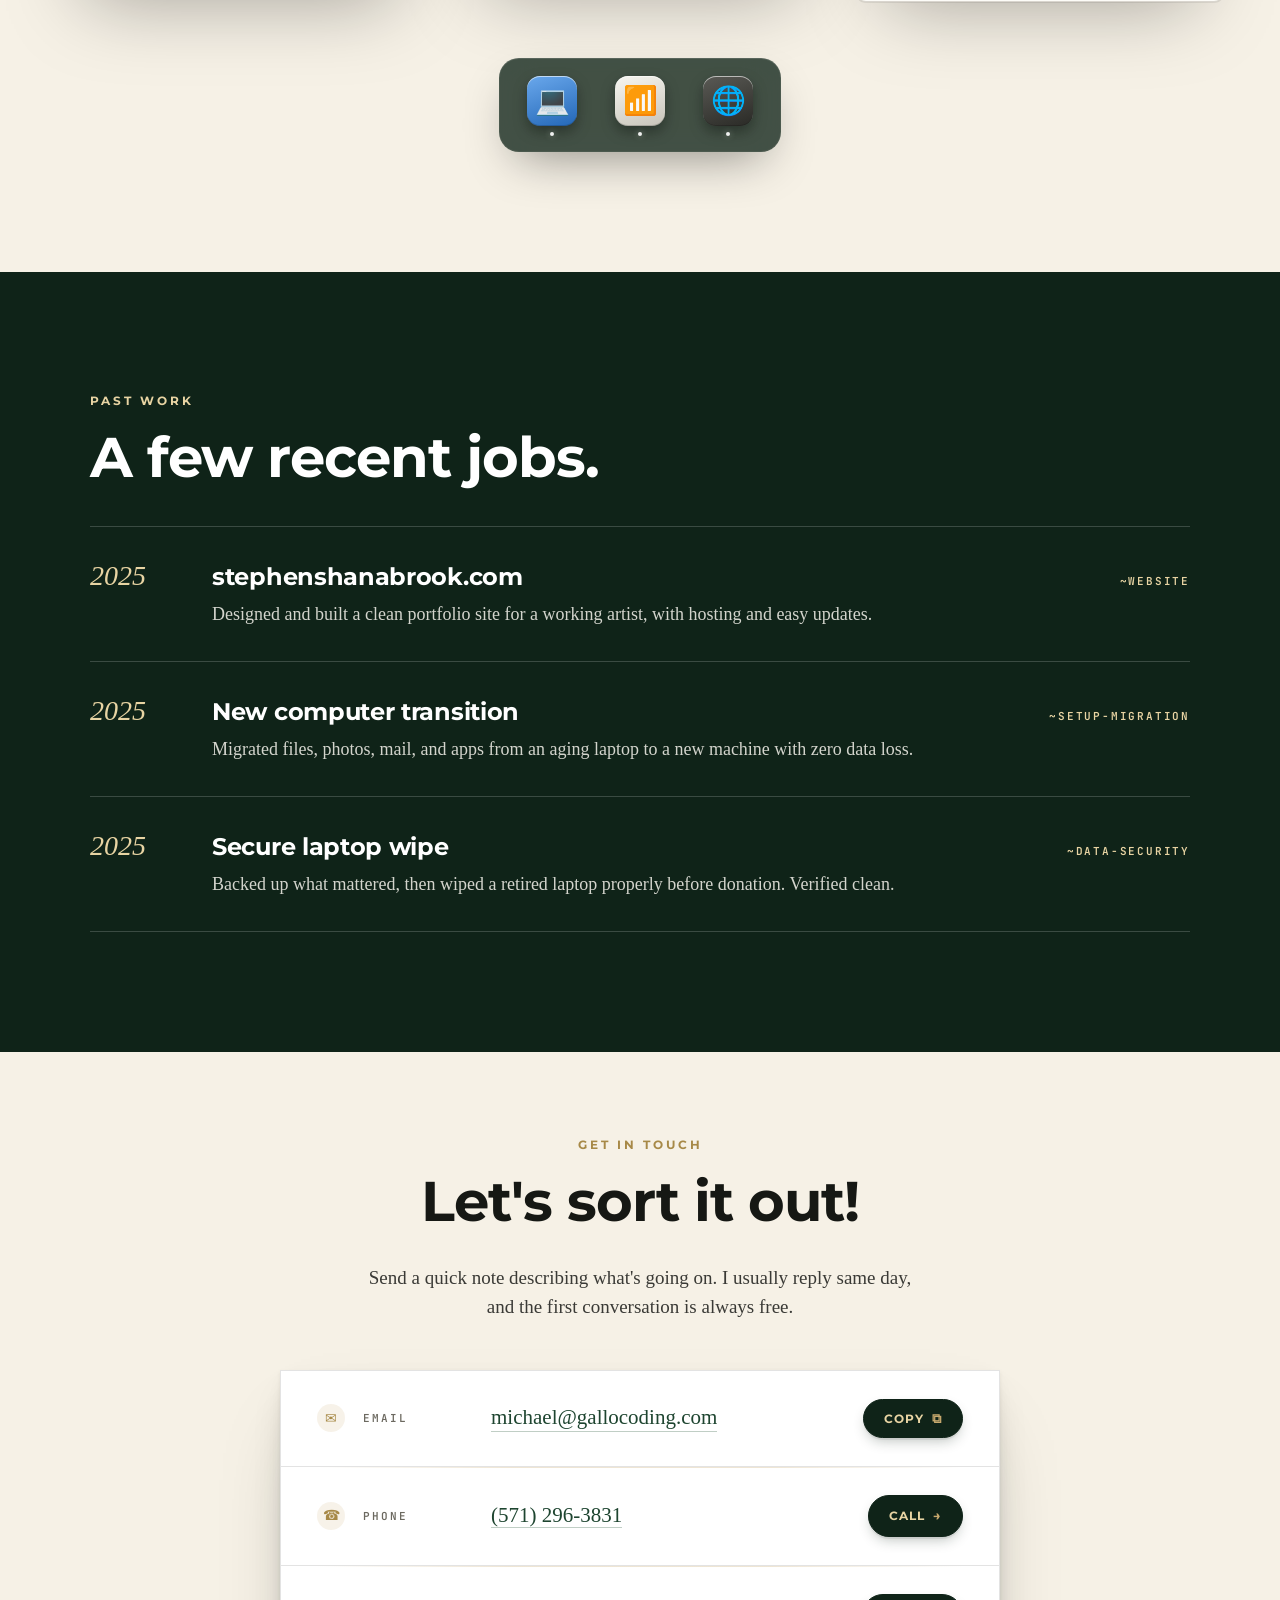
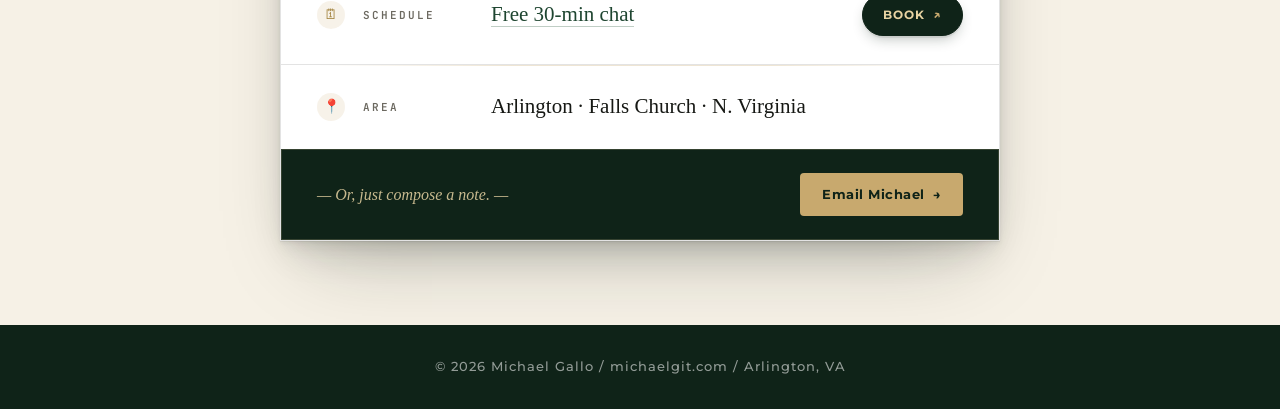
==== commit f408c06f: "Cleanup pass: aria-hide decorative chrome, prune dead CSS, slim contact padding, refresh profile pho" ====
--- a/index.html
+++ b/index.html
@@ -53,11 +53,11 @@
         <h2 class="about-h">Hi, I'm <em>Michael!</em></h2>
 
         <div class="mac-window about-window">
-            <div class="mw-titlebar">
+            <div class="mw-titlebar" aria-hidden="true">
                 <span class="mw-dots"><span class="mw-dot dr"></span><span class="mw-dot dy"></span><span class="mw-dot dg"></span></span>
                 <span class="mw-title">About — michaelgit.com</span>
             </div>
-            <div class="mw-addr">
+            <div class="mw-addr" aria-hidden="true">
                 <span class="mw-arrows">
                     <span class="mw-arrow">‹</span>
                     <span class="mw-arrow disabled">›</span>
@@ -123,60 +123,60 @@
         <div class="services-grid">
             <!-- Windows -->
             <div class="mac-window win-window">
-                <div class="mw-titlebar">
+                <div class="mw-titlebar" aria-hidden="true">
                     <span class="mw-title">computers.md — Notepad</span>
                     <span class="mw-controls">
-                        <span class="ctrl minimize" aria-label="Minimize">&#x2013;</span>
-                        <span class="ctrl maximize" aria-label="Maximize">&#x25A1;</span>
-                        <span class="ctrl close" aria-label="Close">&#x2715;</span>
+                        <span class="ctrl minimize">&#x2013;</span>
+                        <span class="ctrl maximize">&#x25A1;</span>
+                        <span class="ctrl close">&#x2715;</span>
                     </span>
                 </div>
                 <div class="mw-body service-body">
-                    <div class="svc-num">01 / Computers</div>
+                    <div class="svc-num" aria-hidden="true">01 / Computers</div>
                     <h3 class="svc-h">Computers, top to bottom.</h3>
                     <p class="svc-p">Setting up a new laptop, transferring files from an old one, sorting out a slow machine, removing things that shouldn't be there, getting printers and monitors talking to each other.</p>
                 </div>
             </div>
             <!-- macOS -->
             <div class="mac-window">
-                <div class="mw-titlebar">
+                <div class="mw-titlebar" aria-hidden="true">
                     <span class="mw-dots"><span class="mw-dot dr"></span><span class="mw-dot dy"></span><span class="mw-dot dg"></span></span>
                     <span class="mw-title">~/networks.md</span>
                 </div>
                 <div class="mw-body service-body">
-                    <div class="svc-num">02 / Networks</div>
+                    <div class="svc-num" aria-hidden="true">02 / Networks</div>
                     <h3 class="svc-h">Wi-Fi and networks.</h3>
                     <p class="svc-p">Wi-Fi that drops in the back bedroom, routers that need replacing, mesh setups, password resets, smart home devices that won't connect, basic security cleanup.</p>
                 </div>
             </div>
             <!-- Linux / GNOME -->
             <div class="mac-window nix-window">
-                <div class="mw-titlebar">
+                <div class="mw-titlebar" aria-hidden="true">
                     <span class="mw-title">websites.md</span>
                     <span class="mw-controls-nix">
-                        <span class="mw-min" aria-label="Minimize">&#x2013;</span>
-                        <span class="mw-x" aria-label="Close">&#x2715;</span>
+                        <span class="mw-min">&#x2013;</span>
+                        <span class="mw-x">&#x2715;</span>
                     </span>
                 </div>
                 <div class="mw-body service-body">
-                    <div class="svc-num">03 / Websites</div>
+                    <div class="svc-num" aria-hidden="true">03 / Websites</div>
                     <h3 class="svc-h">Small business websites.</h3>
                     <p class="svc-p">A simple, professional site for your business or practice. Or a tune-up of one you already have. Built clean, hosted reliably, easy for you to update.</p>
                 </div>
             </div>
         </div>
 
-        <div class="dock" role="toolbar" aria-label="Reopen a closed window">
-            <button class="dock-app dock-win" type="button" aria-label="Reopen Computers">
-                <span class="dock-icon" aria-hidden="true">💻</span>
+        <div class="dock" aria-hidden="true">
+            <button class="dock-app dock-win" type="button" tabindex="-1">
+                <span class="dock-icon">💻</span>
                 <span class="dock-tip">computers.md</span>
             </button>
-            <button class="dock-app dock-mac" type="button" aria-label="Reopen Networks">
-                <span class="dock-icon" aria-hidden="true">📶</span>
+            <button class="dock-app dock-mac" type="button" tabindex="-1">
+                <span class="dock-icon">📶</span>
                 <span class="dock-tip">networks.md</span>
             </button>
-            <button class="dock-app dock-nix" type="button" aria-label="Reopen Websites">
-                <span class="dock-icon" aria-hidden="true">🌐</span>
+            <button class="dock-app dock-nix" type="button" tabindex="-1">
+                <span class="dock-icon">🌐</span>
                 <span class="dock-tip">websites.md</span>
             </button>
         </div>
@@ -247,7 +247,6 @@
                 <span class="vs-icon" aria-hidden="true">📍</span>
                 <span class="vs-key">Area</span>
                 <span class="vs-val">Arlington · Falls Church · N. Virginia</span>
-                <span></span>
             </div>
 
             <div class="vs-foot">
@@ -289,32 +288,22 @@
     update();
 })();
 
-// Click-to-copy: any .copy-email button (the email value in the row, AND the
-// dark "Copy" CTA pill). Both share data-email; clicking either copies and
-// briefly swaps the button's label to "Copied!" before reverting.
+// Click-to-copy: any .copy-email button (the email value cell AND the dark
+// "Copy" CTA pill). Both share data-email; clicking either copies and
+// briefly swaps the button's first text node to "Copied!" before reverting.
 document.querySelectorAll('.copy-email').forEach(function(btn) {
-    // Prefer an explicit .copy-hint span if the button has one; otherwise
-    // grab the first non-empty text node so bare-text buttons (like the
-    // value cell that just contains "michael@gallocoding.com") still get
-    // the feedback swap.
-    var hint = btn.querySelector('.copy-hint');
     var labelNode = null;
-    if (!hint) {
-        for (var i = 0; i < btn.childNodes.length; i++) {
-            var n = btn.childNodes[i];
-            if (n.nodeType === 3 && n.textContent.trim()) { labelNode = n; break; }
-        }
-    }
-    var defaultText = hint ? hint.textContent
-                            : (labelNode ? labelNode.textContent : '');
+    for (var i = 0; i < btn.childNodes.length; i++) {
+        var n = btn.childNodes[i];
+        if (n.nodeType === 3 && n.textContent.trim()) { labelNode = n; break; }
+    }
+    var defaultText = labelNode ? labelNode.textContent : '';
     btn.addEventListener('click', function() {
         var email = btn.dataset.email || btn.textContent.trim();
         var done = function() {
-            if (hint) hint.textContent = 'Copied!';
-            else if (labelNode) labelNode.textContent = 'Copied! ';
+            if (labelNode) labelNode.textContent = 'Copied! ';
             setTimeout(function() {
-                if (hint) hint.textContent = defaultText;
-                else if (labelNode) labelNode.textContent = defaultText;
+                if (labelNode) labelNode.textContent = defaultText;
             }, 1800);
         };
         if (navigator.clipboard && navigator.clipboard.writeText) {
@@ -517,6 +506,7 @@
 
     var cursor = document.createElement('div');
     cursor.className = 'custom-cursor';
+    cursor.setAttribute('aria-hidden', 'true');
     // U+FE0E (Variation Selector-15) keeps Safari from upgrading ➜ to a
     // color emoji — render as a text glyph so Chrome and Safari agree.
     cursor.textContent = '➜︎';
--- a/styles.css
+++ b/styles.css
@@ -291,6 +291,9 @@
     overflow: hidden;
     box-shadow: 0 30px 80px -30px rgba(0, 0, 0, 0.35), 0 0 0 1px rgba(0, 0, 0, 0.08);
     border: 1px solid rgba(0, 0, 0, 0.08);
+    /* Used by the minimize/maximize warp animations below */
+    transform-origin: var(--mox, 50%) bottom;
+    will-change: transform, opacity, clip-path;
 }
 
 /* Windows-style pointer over the Windows-themed service window only.
@@ -506,23 +509,6 @@
         inset 0 0 0 1px rgba(0, 0, 0, 0.06);
 }
 
-/* Tiny gold monogram tab in the upper-left corner of the photo */
-.about-photo-tag {
-    position: absolute;
-    top: 12px;
-    left: 12px;
-    background: var(--gold);
-    color: var(--green-deepest);
-    font-family: var(--sans);
-    font-size: 11px;
-    font-weight: 700;
-    letter-spacing: 1.4px;
-    padding: 5px 9px 4px;
-    border-radius: 2px;
-    box-shadow: 0 2px 6px rgba(0, 0, 0, 0.18);
-    text-transform: uppercase;
-}
-
 /* Mono caption underneath the photo, sized to match its width */
 .about-photo-credit {
     margin-top: 12px;
@@ -657,27 +643,7 @@
     margin: 0;
 }
 
-.aside {
-    padding: 32px 36px;
-    background: rgba(200, 169, 110, 0.18);
-    border-left: 4px solid var(--gold);
-    font-family: var(--serif);
-    font-size: 20px;
-    line-height: 1.55;
-    color: var(--ink);
-    border-radius: 2px;
-}
-.aside strong {
-    color: var(--green-dk);
-    font-family: var(--sans);
-    font-weight: 700;
-}
-
 /* Window minimize/restore — warps toward (and back from) the dock icon */
-.mac-window {
-    transform-origin: var(--mox, 50%) bottom;
-    will-change: transform, opacity, clip-path;
-}
 .mac-window.is-hidden { display: none; }
 .mac-window.is-minimizing {
     animation: minimizeToDock 0.5s cubic-bezier(0.4, 0, 0.7, 1) forwards;
@@ -889,12 +855,9 @@
 /* ─── CONTACT ─── */
 .contact {
     background: var(--cream);
-    padding: 140px 56px;
+    padding: 84px 56px;
     cursor: none;
 }
-.contact a,
-.contact .btn-dark { cursor: pointer; }
-.contact .container { max-width: 1100px; }
 
 /* Email-arrow custom cursor (scoped to #contact) */
 .custom-cursor {
@@ -914,8 +877,6 @@
     font-variant-emoji: text;
 }
 .contact .container { max-width: 720px; text-align: center; }
-.contact .eyebrow,
-.contact .section-h { text-align: center; }
 .contact-lead {
     font-family: var(--serif);
     font-size: 19px;
@@ -924,20 +885,6 @@
     max-width: 560px;
     margin: 0 auto 48px;
 }
-.btn-dark {
-    display: inline-block;
-    background: var(--green-deepest);
-    color: #fff;
-    font-family: var(--sans);
-    font-size: 16px;
-    font-weight: 700;
-    letter-spacing: 0.8px;
-    text-transform: uppercase;
-    padding: 18px 36px;
-    border-radius: 4px;
-    transition: background 0.15s ease, transform 0.15s ease;
-}
-.btn-dark:hover { background: var(--green); transform: translateY(-1px); }
 
 /* Vertical-stack contact card (gold-rule rows + dark CTA bar) */
 .vs-card {
@@ -1078,9 +1025,6 @@
     transform: translateY(-1px);
     box-shadow: 0 8px 18px rgba(200, 169, 110, 0.3);
 }
-
-/* .copy-email is a JS hook only — visual styling comes from the container
-   (.vs-val a/button for the inline email value, .vs-action for the CTA pill). */
 
 /* ─── FOOTER ─── */
 footer {
@@ -1160,7 +1104,6 @@
     .section-lead { font-size: 17px; margin-bottom: 36px; }
     .svc-h { font-size: 20px; }
     .svc-p { font-size: 15px; }
-    .aside { font-size: 17px; line-height: 1.55; padding: 22px 24px; }
 
     .work-list { margin-top: 28px; }
     .work-item { padding: 24px 0; }
@@ -1169,9 +1112,6 @@
     .work-desc span { font-size: 16px; line-height: 1.55; }
 
     .contact-lead { font-size: 18px; margin-bottom: 26px; }
-    .btn-dark { padding: 14px 26px; font-size: 14px; }
-    .ci-big { font-size: 22px; }
-    .ci-area { font-size: 16px; }
 
     .divider { height: 280px; }
     .divider-quote { font-size: 22px; line-height: 1.35; padding: 0 24px; }
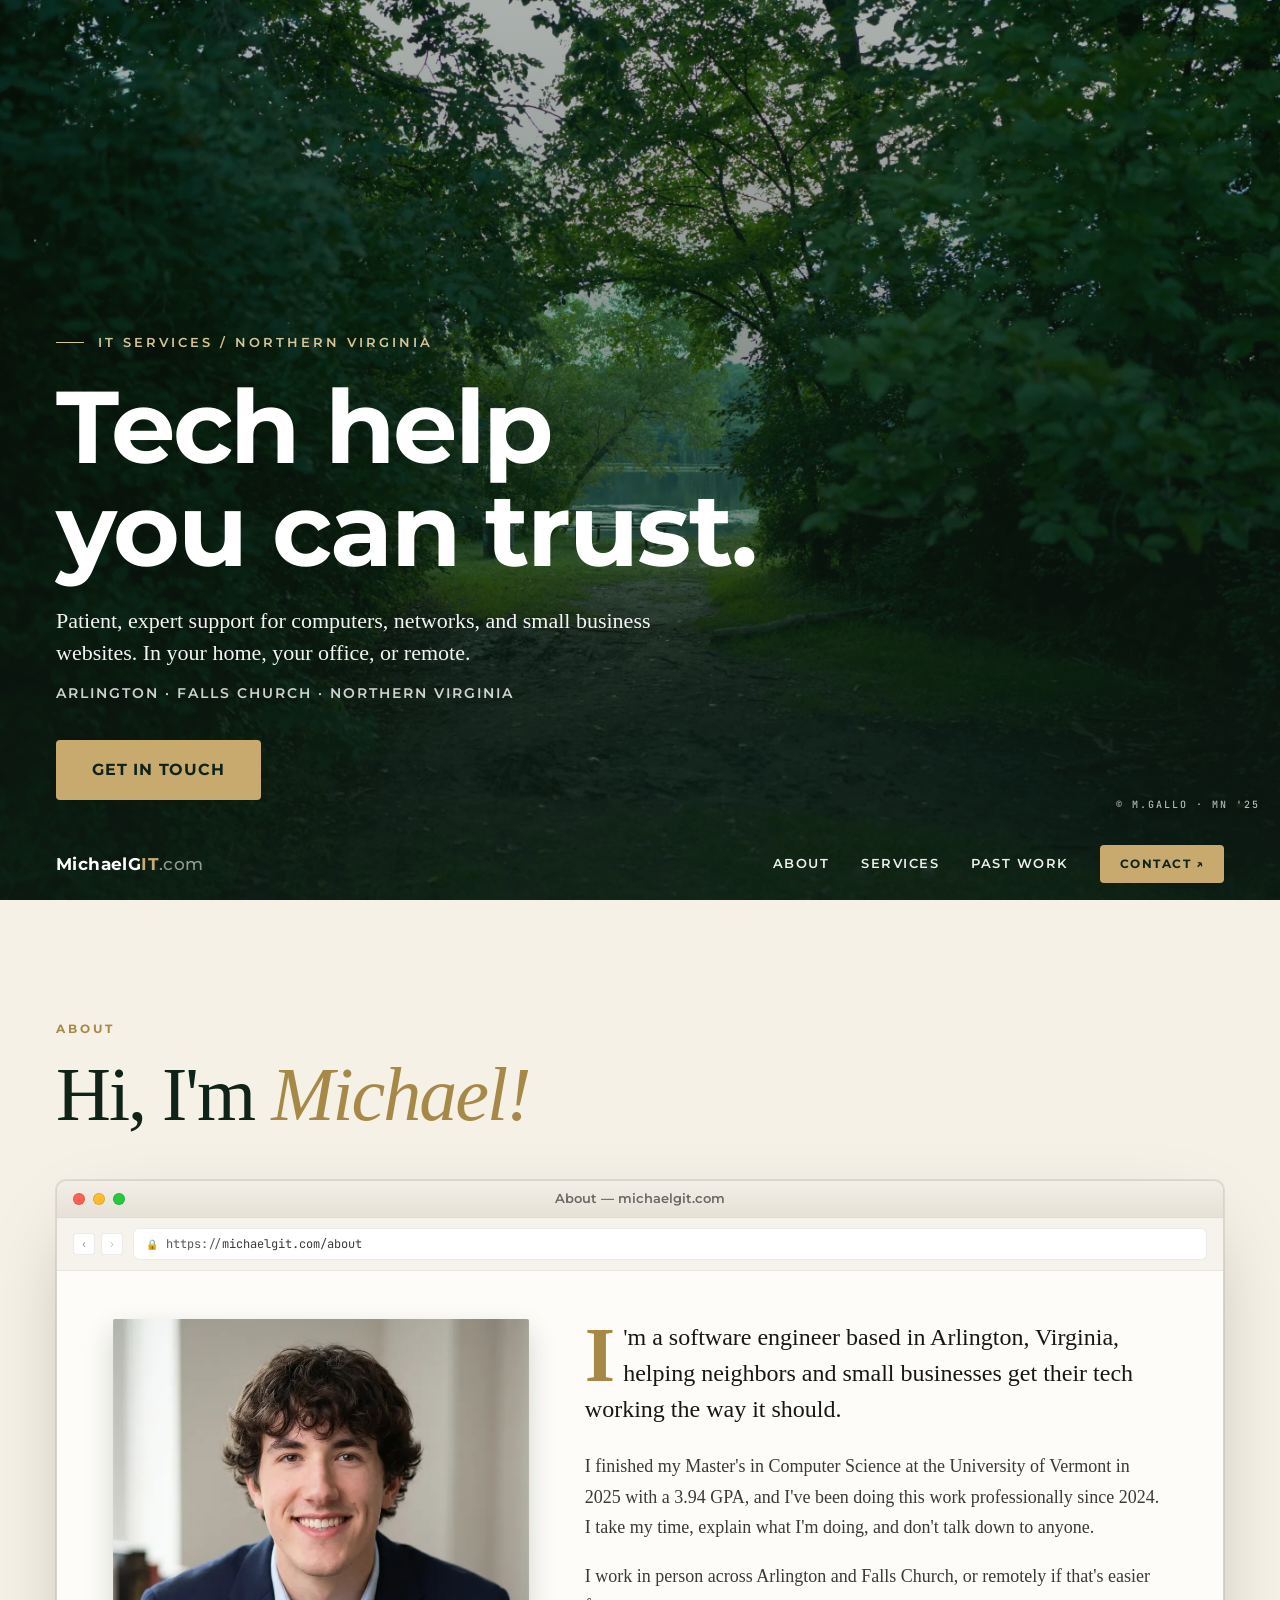
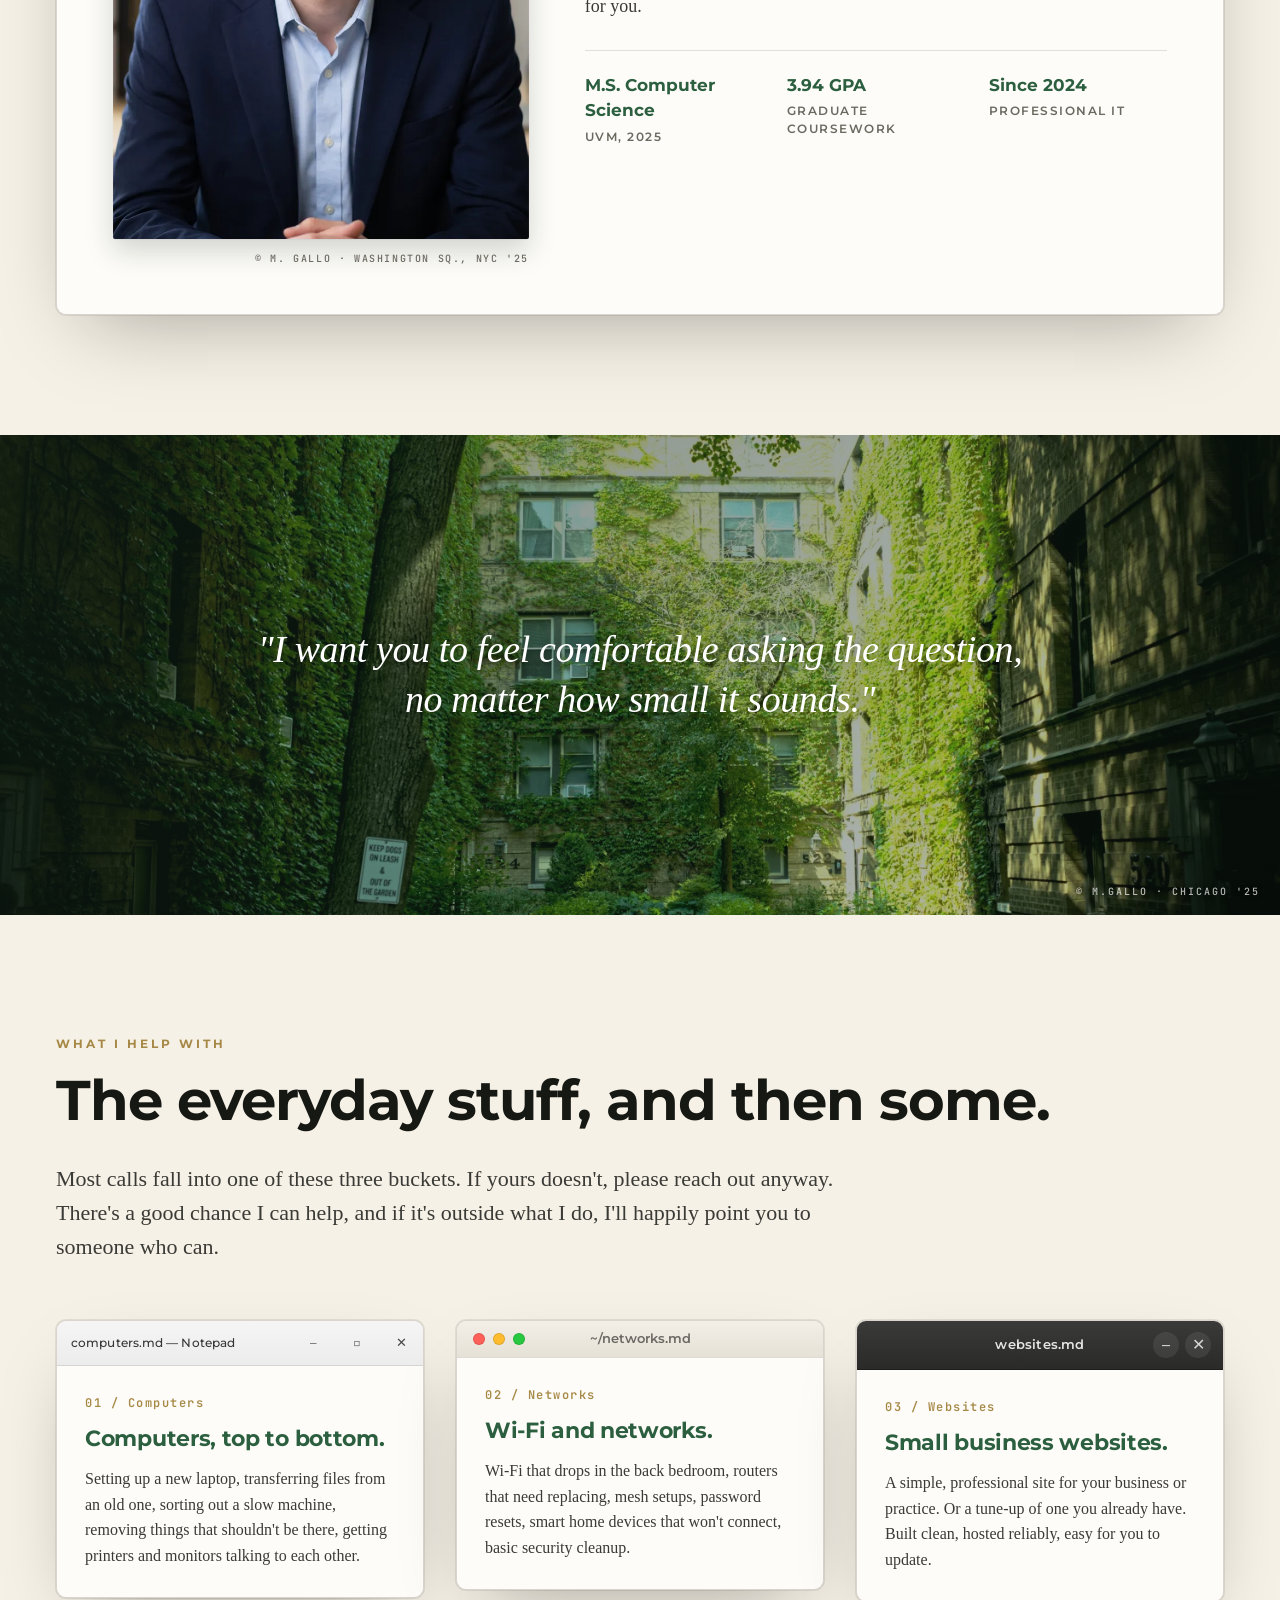
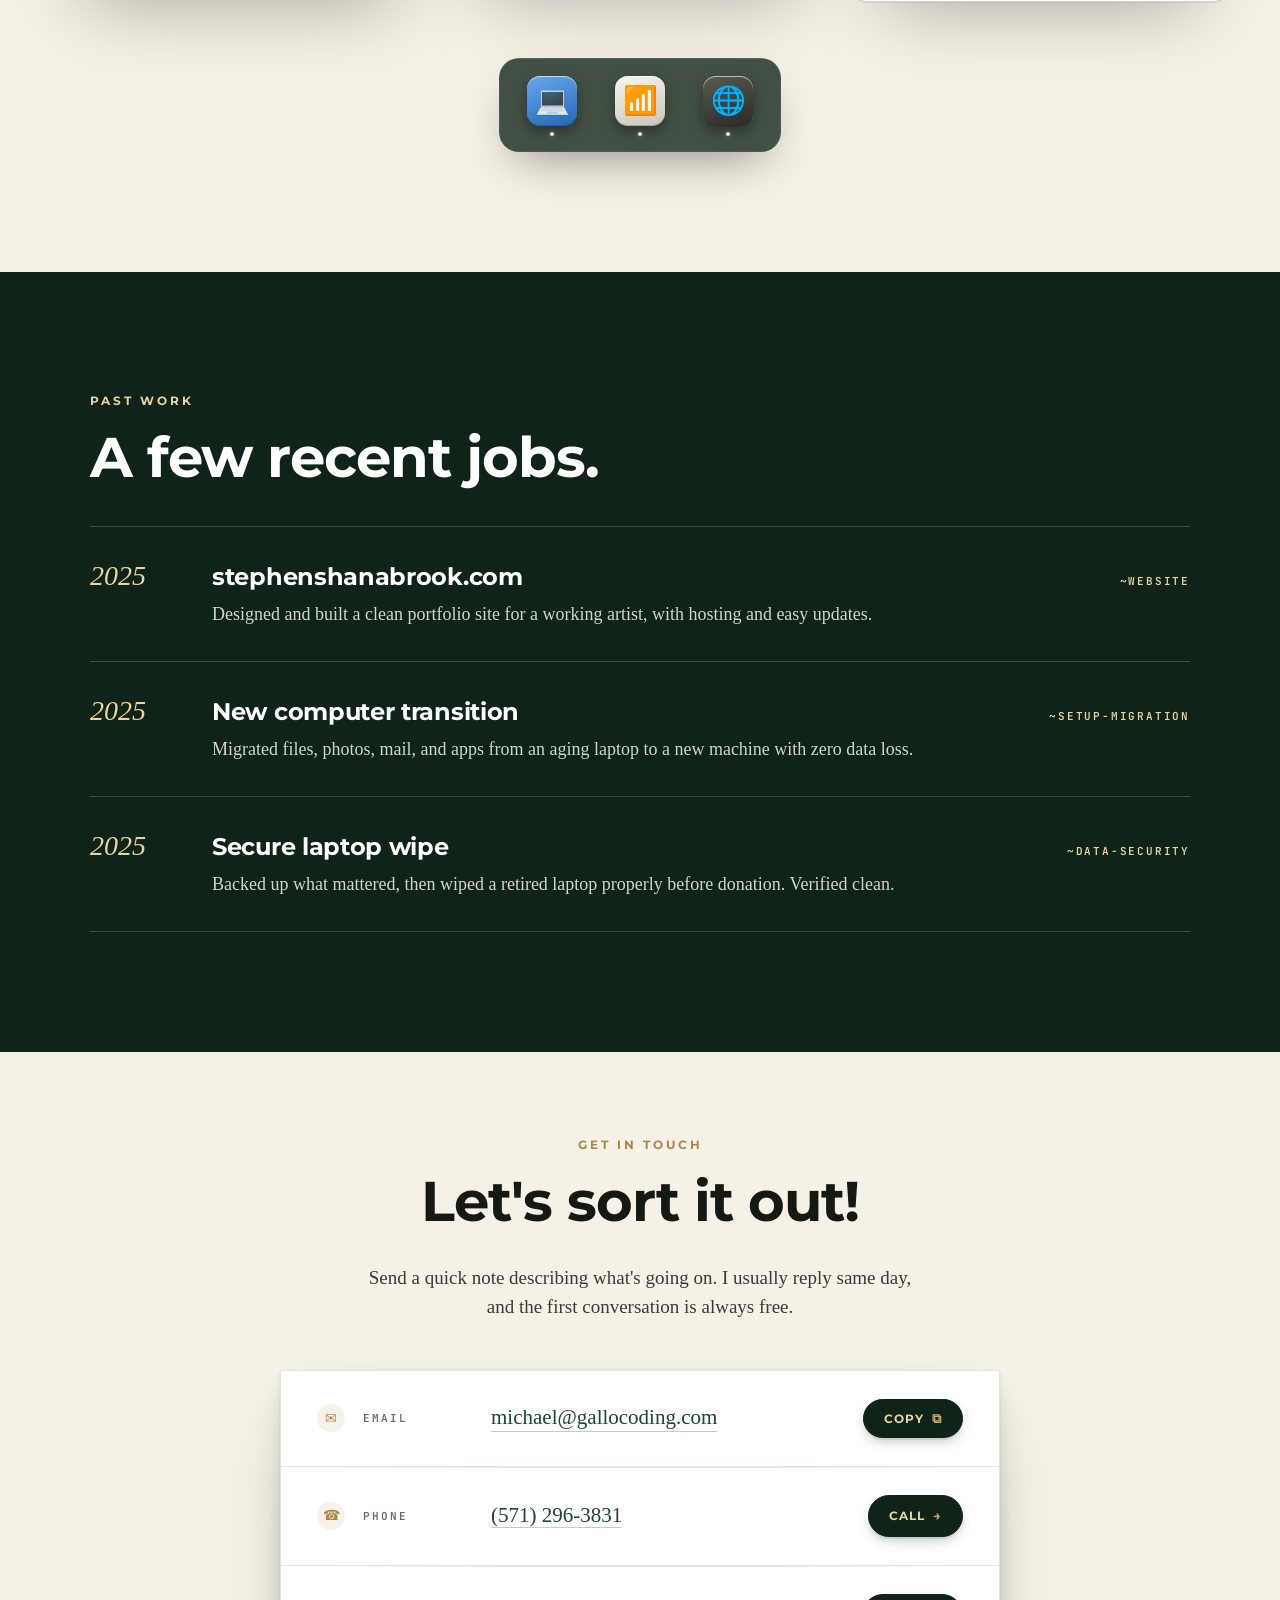
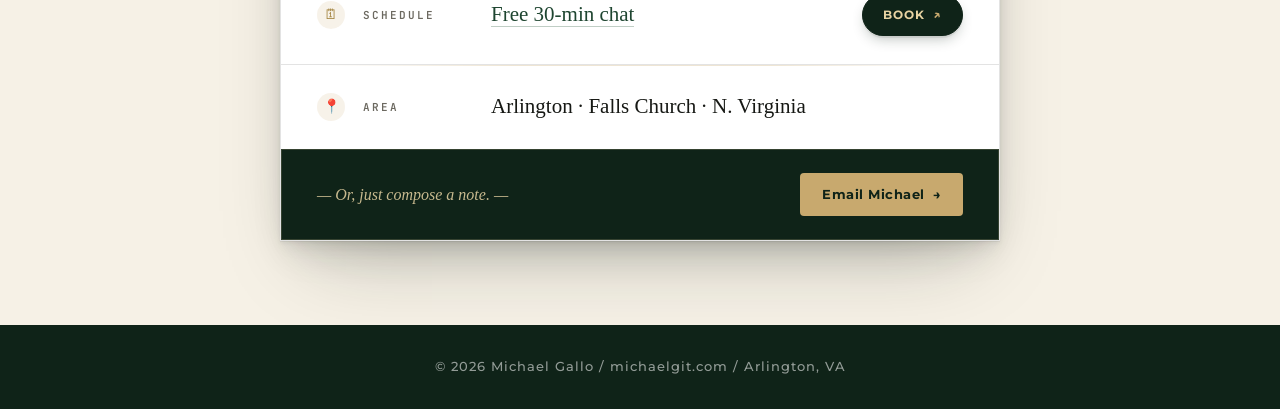
==== commit 7b0ce6f1: "Pass-3 cleanup: drop dead /dev CSS, fix aria-label/text conflicts, scope will-change, expose divider" ====
--- a/index.html
+++ b/index.html
@@ -20,7 +20,7 @@
 <section class="hero" aria-label="Tech help you can trust">
     <picture>
         <source srcset="pink-lake.webp" type="image/webp">
-        <img class="hero-img" src="pink-lake.jpg" alt="" fetchpriority="high">
+        <img class="hero-img" src="pink-lake.jpg" alt="" fetchpriority="high" decoding="async">
     </picture>
     <div class="hero-overlay"></div>
 
@@ -72,7 +72,7 @@
                     <div class="about-photo-wrap">
                         <picture>
                             <source srcset="profile.webp" type="image/webp">
-                            <img class="about-photo" src="profile.jpg" alt="Michael Gallo portrait" loading="lazy" decoding="async">
+                            <img class="about-photo" src="profile.jpg" alt="Michael Gallo portrait" width="800" height="1000" loading="lazy" decoding="async">
                         </picture>
                         <div class="about-photo-credit">© M. GALLO · WASHINGTON SQ., NYC '25</div>
                     </div>
@@ -103,14 +103,14 @@
 </section>
 
 <!-- DIVIDER -->
-<section class="divider" aria-hidden="true">
+<section class="divider" aria-label="Quote">
     <picture>
         <source srcset="ivy-courtyard.webp" type="image/webp">
         <img src="ivy-courtyard.jpg" alt="" loading="lazy" decoding="async">
     </picture>
-    <div class="divider-overlay"></div>
+    <div class="divider-overlay" aria-hidden="true"></div>
     <p class="divider-quote">"I want you to feel comfortable asking the question, no matter how small it sounds."</p>
-    <div class="credit credit-light">© M.GALLO · CHICAGO '25</div>
+    <div class="credit credit-light" aria-hidden="true">© M.GALLO · CHICAGO '25</div>
 </section>
 
 <!-- SERVICES (3 Mac-window cards) -->
@@ -228,8 +228,8 @@
             <div class="vs-row">
                 <span class="vs-icon" aria-hidden="true">✉</span>
                 <span class="vs-key">Email</span>
-                <span class="vs-val"><button type="button" class="copy-email" data-email="michael@gallocoding.com" aria-label="Copy email address to clipboard">michael@gallocoding.com</button></span>
-                <button type="button" class="vs-action copy-email" data-email="michael@gallocoding.com" aria-label="Copy email address to clipboard">Copy <span class="arr" aria-hidden="true">⧉</span></button>
+                <span class="vs-val"><button type="button" class="copy-email" data-email="michael@gallocoding.com">michael@gallocoding.com</button></span>
+                <button type="button" class="vs-action copy-email" data-email="michael@gallocoding.com">Copy <span class="arr" aria-hidden="true">⧉</span></button>
             </div>
             <div class="vs-row">
                 <span class="vs-icon" aria-hidden="true">☎</span>
--- a/styles.css
+++ b/styles.css
@@ -291,9 +291,10 @@
     overflow: hidden;
     box-shadow: 0 30px 80px -30px rgba(0, 0, 0, 0.35), 0 0 0 1px rgba(0, 0, 0, 0.08);
     border: 1px solid rgba(0, 0, 0, 0.08);
-    /* Used by the minimize/maximize warp animations below */
+    /* Origin used by the minimize/maximize warp animations below.
+       will-change is scoped to the animation classes so idle windows
+       (like the static About window) don't hold a permanent GPU layer. */
     transform-origin: var(--mox, 50%) bottom;
-    will-change: transform, opacity, clip-path;
 }
 
 /* Windows-style pointer over the Windows-themed service window only.
@@ -643,8 +644,16 @@
     margin: 0;
 }
 
-/* Window minimize/restore — warps toward (and back from) the dock icon */
+/* Window minimize/restore — warps toward (and back from) the dock icon.
+   will-change is applied here only (not on the base .mac-window) so the
+   GPU layer is created right before the animation fires and released
+   when the class is removed. */
 .mac-window.is-hidden { display: none; }
+.mac-window.is-minimizing,
+.mac-window.is-opening,
+.mac-window.is-closing-fast {
+    will-change: transform, opacity, clip-path;
+}
 .mac-window.is-minimizing {
     animation: minimizeToDock 0.5s cubic-bezier(0.4, 0, 0.7, 1) forwards;
     pointer-events: none;
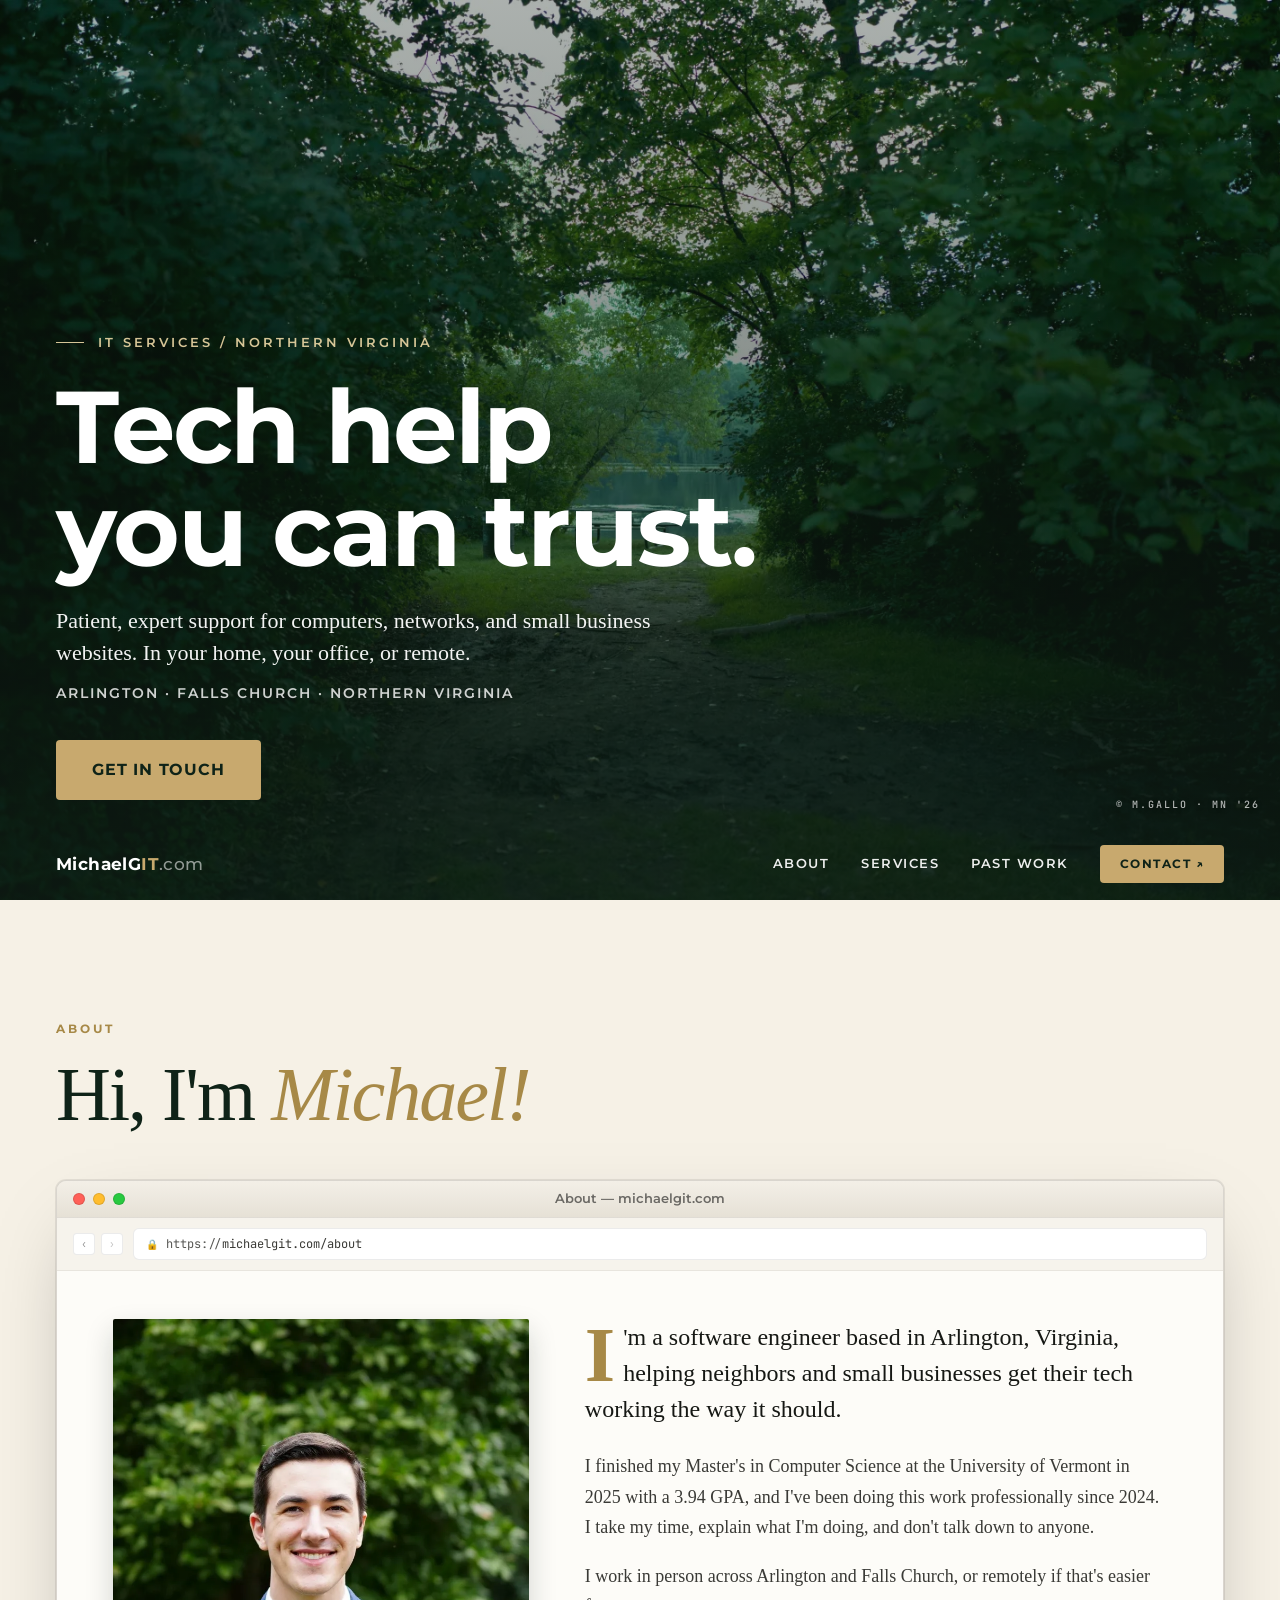
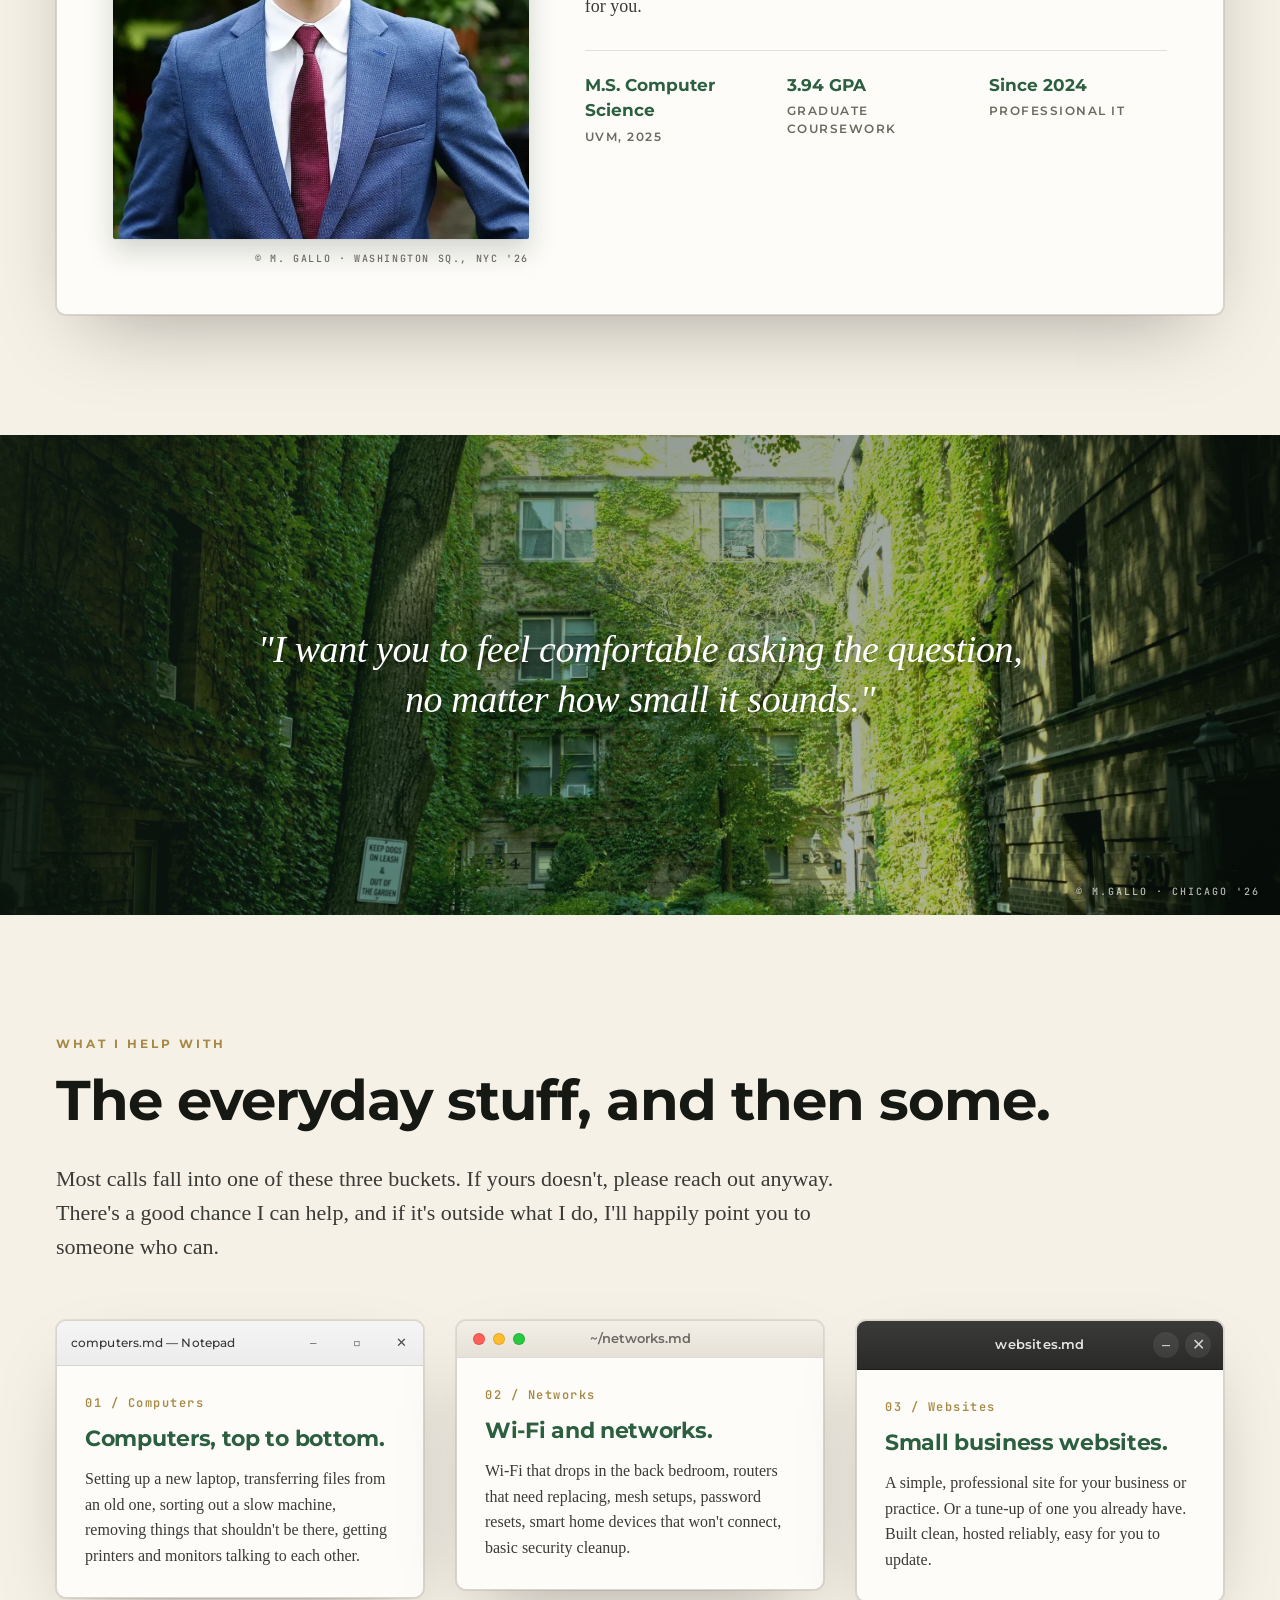
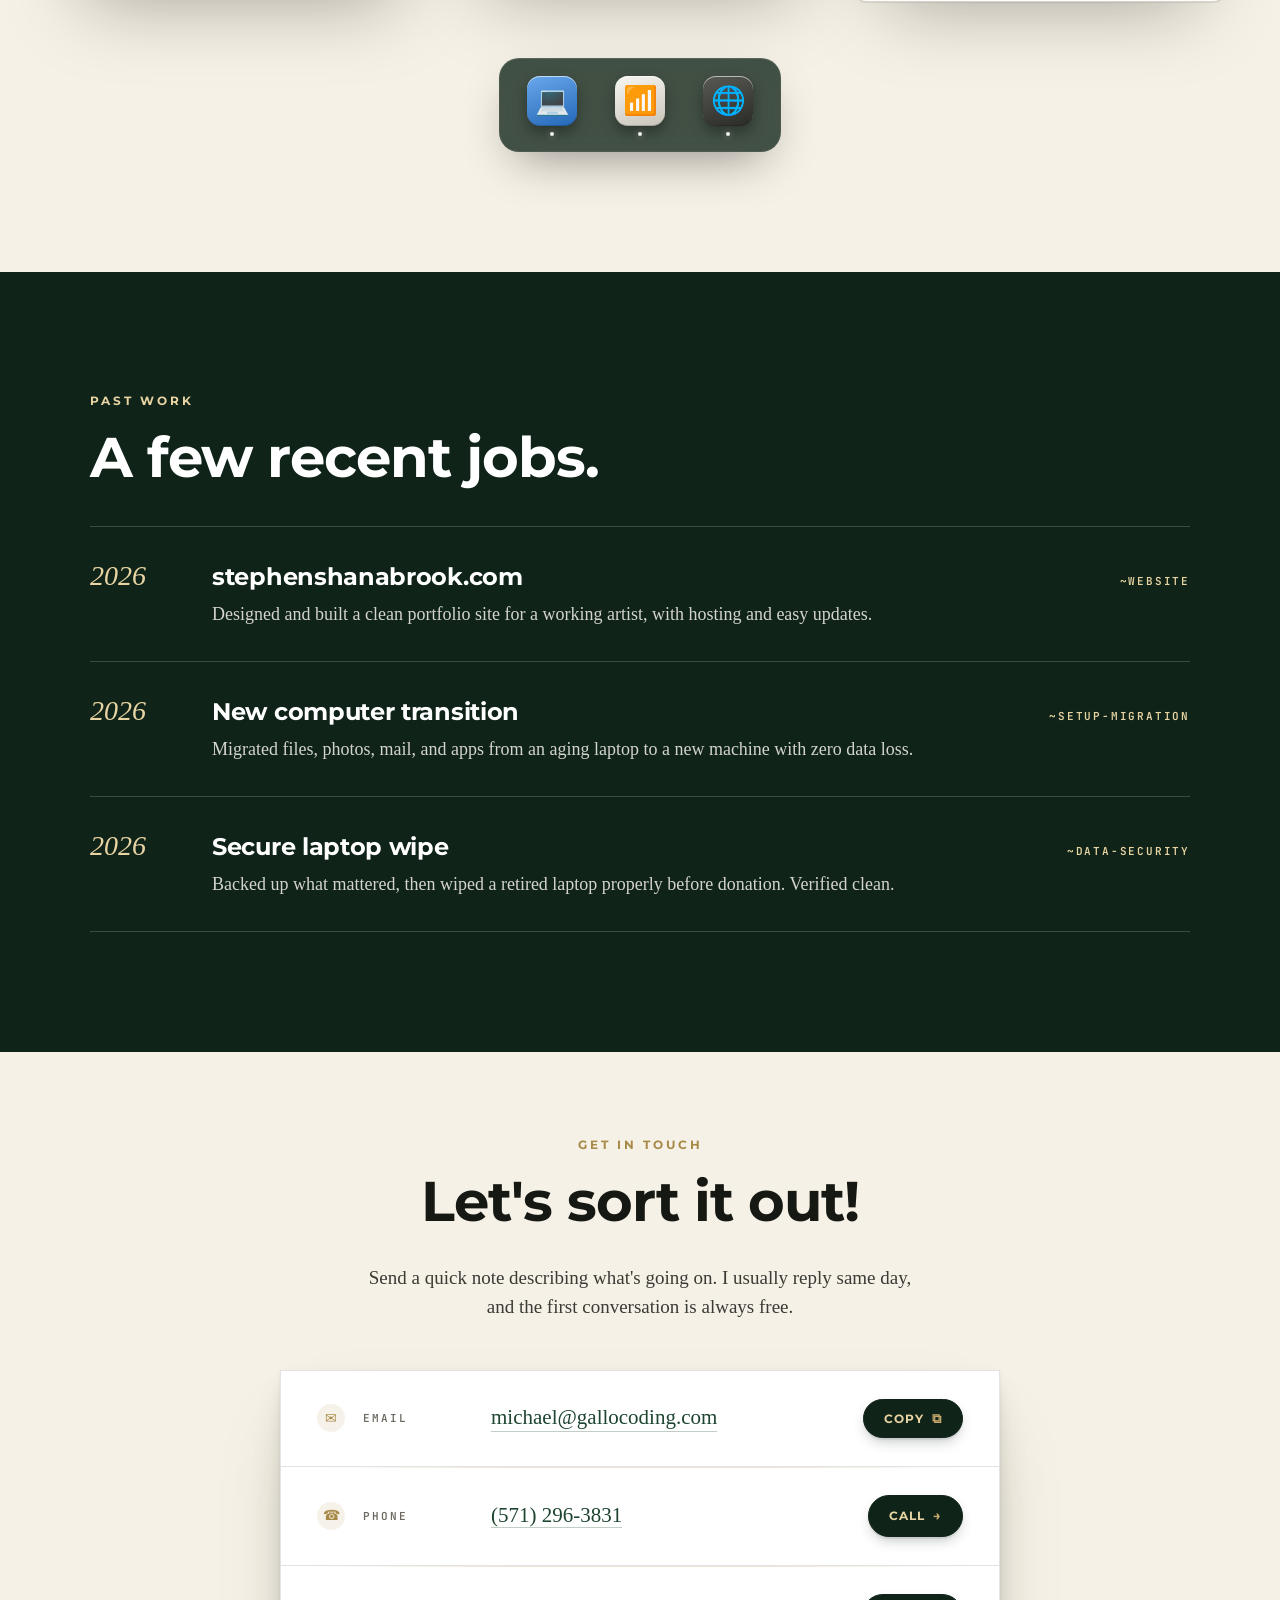
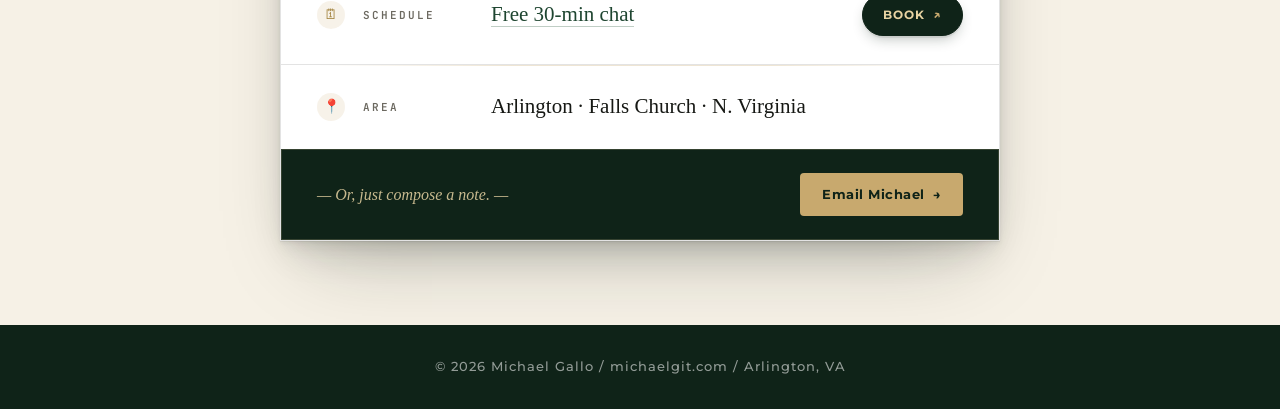
==== commit 90616dcf: "Year labels: 2025 to 2026 (photo credits, past work); degree year unchanged Co-Authored-By: Claude O" ====
--- a/index.html
+++ b/index.html
@@ -5,6 +5,9 @@
     <meta name="viewport" content="width=device-width, initial-scale=1.0">
     <meta name="description" content="Michael Gallo — IT and tech help in Arlington and Falls Church, VA. Computer setup, repair, networks, and small business websites.">
     <title>MichaelGIT.com — Tech Help You Can Trust</title>
+    <link rel="icon" href="/favicon.svg" type="image/svg+xml">
+    <link rel="icon" href="/favicon.ico" sizes="any">
+    <link rel="apple-touch-icon" href="/apple-touch-icon.png">
     <link rel="preconnect" href="https://fonts.googleapis.com">
     <link rel="preconnect" href="https://fonts.gstatic.com" crossorigin>
     <link href="https://fonts.googleapis.com/css2?family=Montserrat:wght@500;600;700&family=JetBrains+Mono:wght@500;600&display=swap" rel="stylesheet">
@@ -32,7 +35,7 @@
         <a href="#contact" class="btn-gold">Get In Touch</a>
     </div>
 
-    <div class="credit credit-hero" aria-hidden="true">© M.GALLO · MN '25</div>
+    <div class="credit credit-hero" aria-hidden="true">© M.GALLO · MN '26</div>
 
     <!-- StickyNav: lives at the bottom of the hero by default, pins to top when scrolled past -->
     <nav class="nav" id="navBar" data-pinned="false" aria-label="Primary">
@@ -74,7 +77,7 @@
                             <source srcset="profile.webp" type="image/webp">
                             <img class="about-photo" src="profile.jpg" alt="Michael Gallo portrait" width="800" height="1000" loading="lazy" decoding="async">
                         </picture>
-                        <div class="about-photo-credit">© M. GALLO · WASHINGTON SQ., NYC '25</div>
+                        <div class="about-photo-credit">© M. GALLO · WASHINGTON SQ., NYC '26</div>
                     </div>
                     <div class="about-body">
                         <p class="about-lede"><span class="dropcap">I</span>'m a software engineer based in Arlington, Virginia, helping neighbors and small businesses get their tech working the way it should.</p>
@@ -110,7 +113,7 @@
     </picture>
     <div class="divider-overlay" aria-hidden="true"></div>
     <p class="divider-quote">"I want you to feel comfortable asking the question, no matter how small it sounds."</p>
-    <div class="credit credit-light" aria-hidden="true">© M.GALLO · CHICAGO '25</div>
+    <div class="credit credit-light" aria-hidden="true">© M.GALLO · CHICAGO '26</div>
 </section>
 
 <!-- SERVICES (3 Mac-window cards) -->
@@ -190,7 +193,7 @@
         <h2 class="section-h light">A few recent jobs.</h2>
         <ul class="work-list">
             <li class="work-item">
-                <span class="work-yr">2025</span>
+                <span class="work-yr">2026</span>
                 <span class="work-desc">
                     <strong>stephenshanabrook.com</strong>
                     <span>Designed and built a clean portfolio site for a working artist, with hosting and easy updates.</span>
@@ -198,7 +201,7 @@
                 <span class="work-tag">~website</span>
             </li>
             <li class="work-item">
-                <span class="work-yr">2025</span>
+                <span class="work-yr">2026</span>
                 <span class="work-desc">
                     <strong>New computer transition</strong>
                     <span>Migrated files, photos, mail, and apps from an aging laptop to a new machine with zero data loss.</span>
@@ -206,7 +209,7 @@
                 <span class="work-tag">~setup-migration</span>
             </li>
             <li class="work-item last">
-                <span class="work-yr">2025</span>
+                <span class="work-yr">2026</span>
                 <span class="work-desc">
                     <strong>Secure laptop wipe</strong>
                     <span>Backed up what mattered, then wiped a retired laptop properly before donation. Verified clean.</span>
